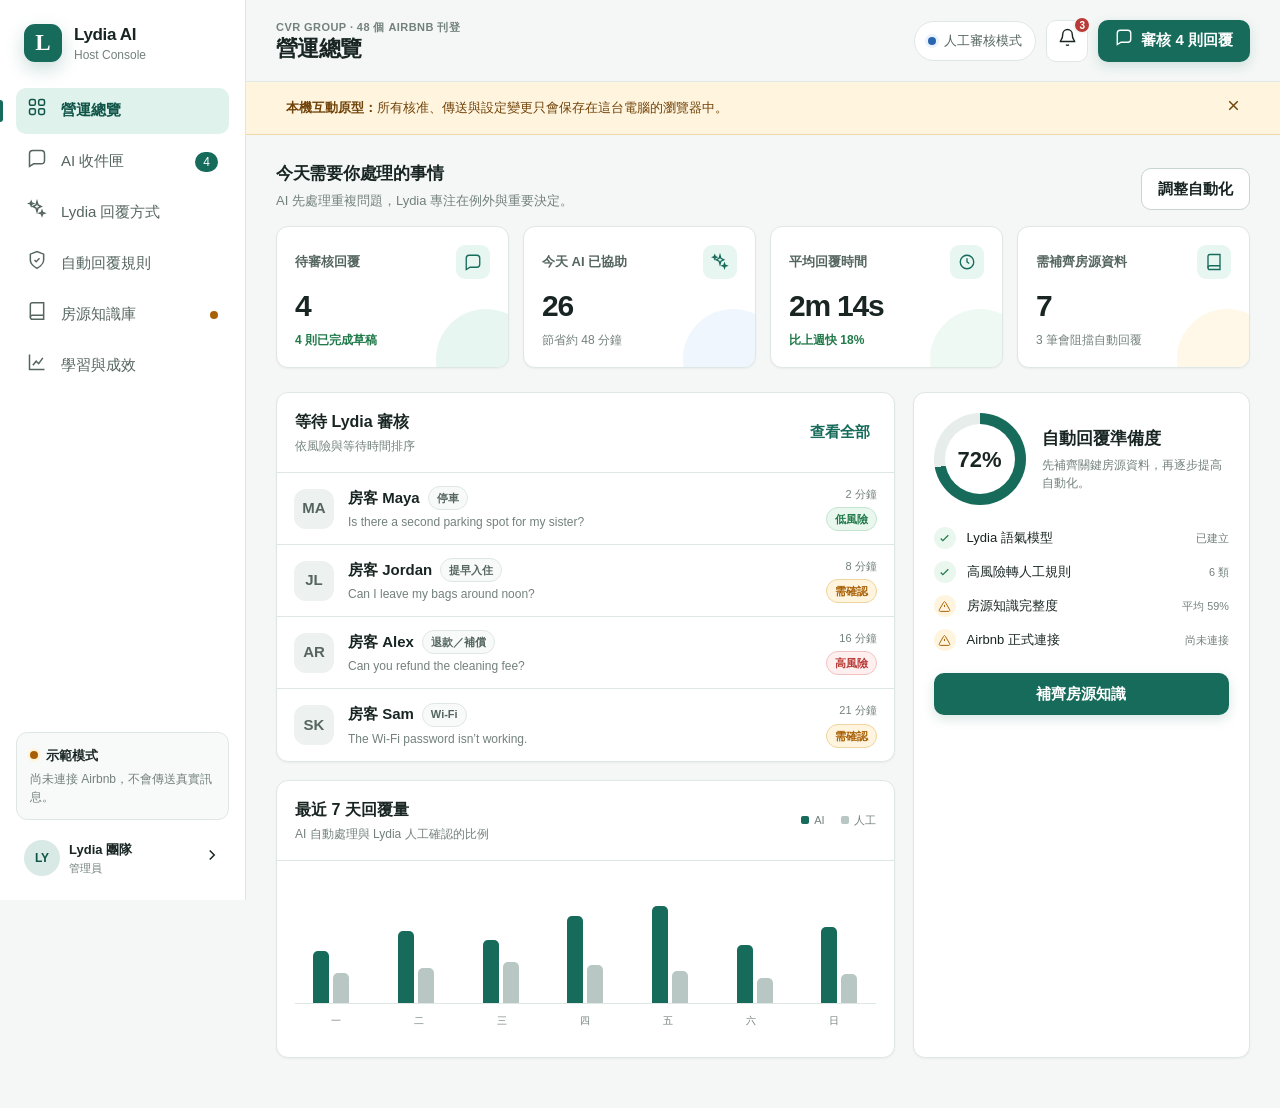
==== lydia-ai/index.html @ 362f7f79 "Add Lydia AI host console demo" ====
<!doctype html>
<html lang="zh-Hant">
  <head>
    <meta charset="UTF-8" />
    <meta name="viewport" content="width=device-width, initial-scale=1.0" />
    <meta name="robots" content="noindex,nofollow" />
    <meta
      name="description"
      content="Lydia AI Host Console — 以資深房東經驗為核心、可客製且可審核的房客訊息控制台。"
    />
    <title>Lydia AI Host Console</title>
    <link rel="stylesheet" href="styles.css" />
  </head>
  <body>
    <a class="skip-link" href="#main-content">跳至主要內容</a>

    <div class="app-shell">
      <aside class="sidebar" id="sidebar" aria-label="主要導覽">
        <div class="brand-block">
          <div class="brand-mark" aria-hidden="true">L</div>
          <div>
            <div class="brand-name">Lydia AI</div>
            <div class="brand-subtitle">Host Console</div>
          </div>
        </div>

        <nav class="side-nav" aria-label="控制台功能">
          <button class="nav-item is-active" type="button" data-view="overview">
            <span data-icon="grid"></span><span>營運總覽</span>
          </button>
          <button class="nav-item" type="button" data-view="inbox">
            <span data-icon="message"></span><span>AI 收件匣</span><span class="nav-badge">4</span>
          </button>
          <button class="nav-item" type="button" data-view="persona">
            <span data-icon="spark"></span><span>Lydia 回覆方式</span>
          </button>
          <button class="nav-item" type="button" data-view="rules">
            <span data-icon="shield"></span><span>自動回覆規則</span>
          </button>
          <button class="nav-item" type="button" data-view="knowledge">
            <span data-icon="book"></span><span>房源知識庫</span><span class="nav-dot" aria-label="有資料待確認"></span>
          </button>
          <button class="nav-item" type="button" data-view="insights">
            <span data-icon="chart"></span><span>學習與成效</span>
          </button>
        </nav>

        <div class="sidebar-bottom">
          <div class="connection-card">
            <div class="connection-head">
              <span class="status-dot is-demo"></span>
              <strong>示範模式</strong>
            </div>
            <p>尚未連接 Airbnb，不會傳送真實訊息。</p>
          </div>
          <button class="profile-button" type="button" data-action="profile">
            <span class="avatar">LY</span>
            <span><strong>Lydia 團隊</strong><small>管理員</small></span>
            <span data-icon="chevron"></span>
          </button>
        </div>
      </aside>

      <div class="main-column">
        <header class="topbar">
          <button class="icon-button menu-button" id="menu-button" type="button" aria-label="開啟選單" aria-expanded="false">
            <span data-icon="menu"></span>
          </button>
          <div class="page-title-wrap">
            <p class="eyebrow">CVR Group · 48 個 Airbnb 刊登</p>
            <h1 id="page-title">營運總覽</h1>
          </div>
          <div class="topbar-actions">
            <div class="mode-pill" title="目前為人工審核模式">
              <span class="status-dot is-review"></span>
              <span>人工審核模式</span>
            </div>
            <button class="icon-button" type="button" aria-label="通知">
              <span data-icon="bell"></span><span class="notification-count">3</span>
            </button>
            <button class="button button-primary" type="button" data-view-jump="inbox">
              <span data-icon="message"></span>審核 4 則回覆
            </button>
          </div>
        </header>

        <div class="demo-banner" role="status">
          <span data-icon="info"></span>
          <span><strong>本機互動原型：</strong>所有核准、傳送與設定變更只會保存在這台電腦的瀏覽器中。</span>
          <button type="button" data-action="dismiss-banner" aria-label="關閉提示"><span data-icon="close"></span></button>
        </div>

        <main id="main-content" tabindex="-1"></main>
      </div>
    </div>

    <div class="mobile-scrim" id="mobile-scrim" hidden></div>
    <div class="toast-region" id="toast-region" aria-live="polite" aria-atomic="true"></div>

    <script src="app.js" defer></script>
  </body>
</html>
---- lydia-ai/styles.css ----
:root {
  color-scheme: light;
  --bg: #f4f7f6;
  --surface: #ffffff;
  --surface-soft: #f8faf9;
  --surface-brand: #e8f6f2;
  --text: #182522;
  --text-soft: #556560;
  --text-muted: #73817d;
  --primary: #176b5b;
  --primary-strong: #0f5447;
  --primary-soft: #dff2ec;
  --blue: #2865b2;
  --blue-soft: #eaf2fd;
  --amber: #a85f05;
  --amber-soft: #fff5df;
  --red: #b83b37;
  --red-soft: #fff0ef;
  --green: #217a4a;
  --green-soft: #e9f7ef;
  --border: #dfe7e4;
  --border-strong: #c8d5d1;
  --shadow-sm: 0 1px 2px rgba(18, 43, 36, 0.05);
  --shadow-md: 0 12px 32px rgba(25, 58, 49, 0.09);
  --radius-sm: 8px;
  --radius-md: 12px;
  --radius-lg: 18px;
  --sidebar-width: 246px;
  --topbar-height: 82px;
  --ease: 180ms ease;
  font-family: Inter, ui-sans-serif, -apple-system, BlinkMacSystemFont, "Segoe UI", "Noto Sans TC", sans-serif;
}

* { box-sizing: border-box; }

[hidden] { display: none !important; }

html { scroll-behavior: smooth; }

body {
  margin: 0;
  min-width: 320px;
  background: var(--bg);
  color: var(--text);
  font-size: 15px;
  line-height: 1.5;
  -webkit-font-smoothing: antialiased;
}

button, input, textarea, select { font: inherit; }

button { color: inherit; }

button, [role="button"] { touch-action: manipulation; }

button:focus-visible, input:focus-visible, textarea:focus-visible, select:focus-visible, [tabindex]:focus-visible {
  outline: 3px solid rgba(23, 107, 91, 0.28);
  outline-offset: 2px;
}

.skip-link {
  position: fixed;
  top: 8px;
  left: 8px;
  z-index: 100;
  transform: translateY(-150%);
  padding: 10px 14px;
  border-radius: 8px;
  background: var(--text);
  color: white;
  text-decoration: none;
}

.skip-link:focus { transform: translateY(0); }

.app-shell { min-height: 100dvh; }

.sidebar {
  position: fixed;
  inset: 0 auto 0 0;
  z-index: 40;
  display: flex;
  width: var(--sidebar-width);
  flex-direction: column;
  border-right: 1px solid var(--border);
  background: var(--surface);
  padding: 22px 16px 16px;
}

.brand-block { display: flex; align-items: center; gap: 12px; padding: 0 8px 24px; }

.brand-mark {
  display: grid;
  width: 38px;
  height: 38px;
  place-items: center;
  border-radius: 11px;
  background: var(--primary);
  color: white;
  font-family: Georgia, serif;
  font-size: 23px;
  font-weight: 700;
  box-shadow: 0 7px 18px rgba(23, 107, 91, 0.22);
}

.brand-name { font-size: 17px; font-weight: 750; letter-spacing: -0.02em; }
.brand-subtitle { margin-top: -2px; color: var(--text-muted); font-size: 12px; }
.side-nav { display: grid; gap: 5px; }

.nav-item {
  position: relative;
  display: grid;
  min-height: 46px;
  grid-template-columns: 24px 1fr auto;
  align-items: center;
  gap: 10px;
  width: 100%;
  padding: 9px 11px;
  border: 0;
  border-radius: 10px;
  background: transparent;
  color: var(--text-soft);
  cursor: pointer;
  text-align: left;
  transition: background var(--ease), color var(--ease);
}

.nav-item:hover { background: var(--surface-soft); color: var(--text); }
.nav-item.is-active { background: var(--primary-soft); color: var(--primary-strong); font-weight: 650; }
.nav-item.is-active::before { content: ""; position: absolute; left: -16px; width: 3px; height: 22px; border-radius: 0 3px 3px 0; background: var(--primary); }
.nav-item svg { width: 20px; height: 20px; }
.nav-badge { min-width: 23px; padding: 1px 7px; border-radius: 999px; background: var(--primary); color: white; font-size: 12px; font-variant-numeric: tabular-nums; text-align: center; }
.nav-dot { width: 8px; height: 8px; border-radius: 50%; background: var(--amber); }
.sidebar-bottom { display: grid; gap: 12px; margin-top: auto; }
.connection-card { padding: 13px; border: 1px solid var(--border); border-radius: 11px; background: var(--surface-soft); }
.connection-card p { margin: 6px 0 0; color: var(--text-muted); font-size: 12px; line-height: 1.45; }
.connection-head { display: flex; align-items: center; gap: 8px; font-size: 13px; }
.status-dot { display: inline-block; width: 8px; height: 8px; flex: 0 0 auto; border-radius: 50%; }
.status-dot.is-demo { background: var(--amber); box-shadow: 0 0 0 3px var(--amber-soft); }
.status-dot.is-review { background: var(--blue); box-shadow: 0 0 0 3px var(--blue-soft); }
.status-dot.is-live { background: var(--green); box-shadow: 0 0 0 3px var(--green-soft); }
.profile-button { display: grid; min-height: 52px; grid-template-columns: 36px 1fr 18px; align-items: center; gap: 9px; width: 100%; padding: 8px; border: 0; border-radius: 10px; background: transparent; cursor: pointer; text-align: left; }
.profile-button:hover { background: var(--surface-soft); }
.profile-button strong, .profile-button small { display: block; }
.profile-button strong { font-size: 13px; }
.profile-button small { color: var(--text-muted); font-size: 11px; }
.avatar { display: grid; width: 36px; height: 36px; place-items: center; border-radius: 50%; background: #d9e9e5; color: var(--primary-strong); font-size: 12px; font-weight: 750; }
.main-column { min-height: 100dvh; margin-left: var(--sidebar-width); }

.topbar {
  position: sticky;
  top: 0;
  z-index: 30;
  display: flex;
  min-height: var(--topbar-height);
  align-items: center;
  gap: 20px;
  padding: 13px 30px;
  border-bottom: 1px solid rgba(223, 231, 228, 0.9);
  background: rgba(244, 247, 246, 0.94);
  backdrop-filter: blur(14px);
}

.page-title-wrap { min-width: 0; }
.eyebrow { margin: 0 0 1px; color: var(--text-muted); font-size: 11px; font-weight: 650; letter-spacing: 0.04em; text-transform: uppercase; }
h1 { margin: 0; font-size: 22px; letter-spacing: -0.025em; line-height: 1.2; }
.topbar-actions { display: flex; align-items: center; gap: 10px; margin-left: auto; }
.mode-pill { display: flex; min-height: 40px; align-items: center; gap: 8px; padding: 0 13px; border: 1px solid var(--border); border-radius: 999px; background: var(--surface); color: var(--text-soft); font-size: 13px; }
.icon-button { position: relative; display: inline-grid; width: 42px; height: 42px; place-items: center; padding: 0; border: 1px solid var(--border); border-radius: 10px; background: var(--surface); cursor: pointer; transition: border-color var(--ease), background var(--ease), transform var(--ease); }
.icon-button:hover { border-color: var(--border-strong); background: var(--surface-soft); }
.icon-button:active { transform: scale(0.97); }
.icon-button svg { width: 19px; height: 19px; }
.menu-button { display: none; }
.notification-count { position: absolute; top: -5px; right: -4px; display: grid; min-width: 18px; height: 18px; place-items: center; border: 2px solid var(--bg); border-radius: 999px; background: var(--red); color: white; font-size: 10px; font-weight: 700; }

.button {
  display: inline-flex;
  min-height: 42px;
  align-items: center;
  justify-content: center;
  gap: 8px;
  padding: 0 16px;
  border: 1px solid transparent;
  border-radius: 10px;
  cursor: pointer;
  font-weight: 650;
  white-space: nowrap;
  transition: background var(--ease), border-color var(--ease), transform var(--ease), box-shadow var(--ease);
}

.button:active { transform: scale(0.98); }
.button svg { width: 18px; height: 18px; }
.button-primary { background: var(--primary); color: white; box-shadow: 0 4px 12px rgba(23, 107, 91, 0.17); }
.button-primary:hover { background: var(--primary-strong); }
.button-secondary { border-color: var(--border-strong); background: var(--surface); color: var(--text); }
.button-secondary:hover { background: var(--surface-soft); }
.button-ghost { padding-inline: 10px; border-color: transparent; background: transparent; color: var(--text-soft); }
.button-ghost:hover { background: var(--surface-soft); color: var(--text); }
.button-danger { border-color: #efc7c5; background: var(--red-soft); color: var(--red); }
.button[disabled] { cursor: not-allowed; opacity: 0.48; transform: none; }
.demo-banner { display: flex; min-height: 44px; align-items: center; gap: 10px; padding: 9px 30px; border-bottom: 1px solid #f0d9a8; background: var(--amber-soft); color: #704208; font-size: 13px; }
.demo-banner > svg { width: 18px; flex: 0 0 auto; }
.demo-banner button { display: grid; width: 34px; height: 34px; place-items: center; margin-left: auto; border: 0; border-radius: 8px; background: transparent; cursor: pointer; }
.demo-banner button:hover { background: rgba(112, 66, 8, 0.08); }
.demo-banner button svg { width: 17px; }

main { max-width: 1600px; margin: 0 auto; padding: 26px 30px 50px; }
.view { animation: view-in 220ms ease-out; }
@keyframes view-in { from { opacity: 0; transform: translateY(4px); } to { opacity: 1; transform: translateY(0); } }
.section-heading { display: flex; align-items: flex-end; justify-content: space-between; gap: 20px; margin: 0 0 16px; }
.section-heading h2 { margin: 0; font-size: 17px; letter-spacing: -0.015em; }
.section-heading p { margin: 4px 0 0; color: var(--text-muted); font-size: 13px; }
.section-link { min-height: 40px; border: 0; background: transparent; color: var(--primary); cursor: pointer; font-weight: 650; }
.section-link:hover { text-decoration: underline; }
.panel { border: 1px solid var(--border); border-radius: var(--radius-md); background: var(--surface); box-shadow: var(--shadow-sm); }
.panel-header { display: flex; align-items: center; justify-content: space-between; gap: 16px; padding: 17px 18px; border-bottom: 1px solid var(--border); }
.panel-header h2, .panel-header h3 { margin: 0; font-size: 16px; }
.panel-header p { margin: 3px 0 0; color: var(--text-muted); font-size: 12px; }
.panel-body { padding: 18px; }

.metric-grid { display: grid; grid-template-columns: repeat(4, minmax(0, 1fr)); gap: 14px; margin-bottom: 24px; }
.metric-card { position: relative; min-height: 132px; overflow: hidden; padding: 18px; border: 1px solid var(--border); border-radius: var(--radius-md); background: var(--surface); box-shadow: var(--shadow-sm); }
.metric-card::after { content: ""; position: absolute; right: -28px; bottom: -42px; width: 100px; height: 100px; border-radius: 50%; background: var(--metric-glow, var(--primary-soft)); opacity: 0.7; }
.metric-top { display: flex; align-items: center; justify-content: space-between; gap: 12px; }
.metric-label { color: var(--text-soft); font-size: 13px; font-weight: 600; }
.metric-icon { display: grid; width: 34px; height: 34px; place-items: center; border-radius: 9px; background: var(--surface-brand); color: var(--primary); }
.metric-icon svg { width: 18px; }
.metric-value { margin-top: 12px; font-size: 30px; font-weight: 750; letter-spacing: -0.04em; font-variant-numeric: tabular-nums; line-height: 1; }
.metric-foot { position: relative; z-index: 1; margin-top: 10px; color: var(--text-muted); font-size: 12px; }
.metric-foot .positive { color: var(--green); font-weight: 700; }
.overview-grid { display: grid; grid-template-columns: minmax(0, 1.65fr) minmax(300px, 0.9fr); gap: 18px; }
.queue-list { display: grid; }
.queue-row { display: grid; grid-template-columns: 42px minmax(0, 1fr) auto; align-items: center; gap: 12px; min-height: 72px; padding: 12px 17px; border-bottom: 1px solid var(--border); cursor: pointer; transition: background var(--ease); }
.queue-row:last-child { border-bottom: 0; }
.queue-row:hover { background: var(--surface-soft); }
.queue-avatar { display: grid; width: 40px; height: 40px; place-items: center; border-radius: 12px; background: #edf1f0; color: var(--text-soft); font-weight: 750; }
.queue-main { min-width: 0; }
.queue-line { display: flex; align-items: center; gap: 8px; min-width: 0; }
.queue-line strong { overflow: hidden; text-overflow: ellipsis; white-space: nowrap; }
.queue-main p { overflow: hidden; margin: 3px 0 0; color: var(--text-muted); font-size: 12px; text-overflow: ellipsis; white-space: nowrap; }
.queue-meta { display: grid; justify-items: end; gap: 5px; }
.queue-meta time { color: var(--text-muted); font-size: 11px; }
.badge { display: inline-flex; min-height: 24px; align-items: center; gap: 5px; padding: 2px 8px; border: 1px solid transparent; border-radius: 999px; font-size: 11px; font-weight: 700; white-space: nowrap; }
.badge-low { border-color: #c4e6d1; background: var(--green-soft); color: var(--green); }
.badge-medium { border-color: #efd49d; background: var(--amber-soft); color: var(--amber); }
.badge-high { border-color: #efc3c1; background: var(--red-soft); color: var(--red); }
.badge-blue { border-color: #cbdcf4; background: var(--blue-soft); color: var(--blue); }
.badge-neutral { border-color: var(--border); background: var(--surface-soft); color: var(--text-soft); }
.autonomy-card { padding: 20px; }
.autonomy-score { display: flex; align-items: center; gap: 16px; }
.score-ring { --score: 72; display: grid; width: 92px; height: 92px; flex: 0 0 auto; place-items: center; border-radius: 50%; background: conic-gradient(var(--primary) calc(var(--score) * 1%), #e6edeb 0); }
.score-ring::before { content: ""; grid-area: 1 / 1; width: 70px; height: 70px; border-radius: 50%; background: var(--surface); }
.score-ring strong { z-index: 1; grid-area: 1 / 1; font-size: 22px; }
.score-copy h3 { margin: 0; font-size: 17px; }
.score-copy p { margin: 5px 0 0; color: var(--text-muted); font-size: 12px; }
.readiness-list { display: grid; gap: 12px; margin: 22px 0 0; padding: 0; list-style: none; }
.readiness-item { display: grid; grid-template-columns: 24px 1fr auto; align-items: center; gap: 9px; font-size: 13px; }
.check-icon, .warn-icon { display: grid; width: 22px; height: 22px; place-items: center; border-radius: 50%; }
.check-icon { background: var(--green-soft); color: var(--green); }
.warn-icon { background: var(--amber-soft); color: var(--amber); }
.check-icon svg, .warn-icon svg { width: 13px; }
.readiness-item small { color: var(--text-muted); }
.activity-chart { height: 196px; padding: 18px 18px 10px; }
.bars { display: flex; height: 125px; align-items: flex-end; gap: 12px; border-bottom: 1px solid var(--border); }
.bar-group { display: flex; height: 100%; flex: 1; align-items: flex-end; justify-content: center; gap: 4px; }
.bar { width: min(16px, 36%); min-height: 3px; border-radius: 5px 5px 0 0; background: var(--primary); }
.bar.is-review { background: #b8c7c3; }
.bar-labels { display: flex; justify-content: space-around; margin-top: 9px; color: var(--text-muted); font-size: 10px; }
.chart-legend { display: flex; gap: 16px; color: var(--text-muted); font-size: 11px; }
.legend-dot { display: inline-block; width: 8px; height: 8px; margin-right: 5px; border-radius: 2px; background: var(--primary); }
.legend-dot.gray { background: #b8c7c3; }

.inbox-layout { display: grid; min-height: calc(100dvh - 178px); grid-template-columns: 330px minmax(390px, 1fr) minmax(310px, 0.8fr); overflow: hidden; border: 1px solid var(--border); border-radius: var(--radius-lg); background: var(--surface); box-shadow: var(--shadow-sm); }
.conversation-list { border-right: 1px solid var(--border); }
.conversation-toolbar { padding: 15px; border-bottom: 1px solid var(--border); }
.search-box { position: relative; }
.search-box svg { position: absolute; top: 50%; left: 12px; width: 17px; transform: translateY(-50%); color: var(--text-muted); pointer-events: none; }
.search-box input { width: 100%; min-height: 42px; padding: 0 12px 0 38px; border: 1px solid var(--border); border-radius: 10px; background: var(--surface-soft); color: var(--text); }
.filter-row { display: flex; gap: 7px; margin-top: 10px; }
.filter-chip { min-height: 32px; padding: 0 10px; border: 1px solid var(--border); border-radius: 999px; background: var(--surface); color: var(--text-soft); cursor: pointer; font-size: 12px; }
.filter-chip.is-active { border-color: #a6ccc3; background: var(--primary-soft); color: var(--primary-strong); font-weight: 700; }
.conversation-item { display: grid; grid-template-columns: 40px 1fr; gap: 11px; width: 100%; padding: 15px; border: 0; border-bottom: 1px solid var(--border); background: var(--surface); cursor: pointer; text-align: left; transition: background var(--ease); }
.conversation-item:hover { background: var(--surface-soft); }
.conversation-item.is-active { background: #eff8f5; box-shadow: inset 3px 0 var(--primary); }
.conversation-item-top { display: flex; align-items: center; gap: 8px; }
.conversation-item-top strong { flex: 1; overflow: hidden; text-overflow: ellipsis; white-space: nowrap; }
.conversation-item time { color: var(--text-muted); font-size: 10px; }
.conversation-item p { display: -webkit-box; overflow: hidden; margin: 3px 0 8px; color: var(--text-muted); font-size: 12px; -webkit-box-orient: vertical; -webkit-line-clamp: 2; }
.conversation-labels { display: flex; flex-wrap: wrap; gap: 5px; }
.thread-pane { display: flex; min-width: 0; flex-direction: column; border-right: 1px solid var(--border); background: #fbfcfc; }
.thread-header { display: flex; min-height: 70px; align-items: center; gap: 12px; padding: 12px 18px; border-bottom: 1px solid var(--border); background: var(--surface); }
.thread-header-copy { min-width: 0; }
.thread-header-copy h2 { overflow: hidden; margin: 0; font-size: 15px; text-overflow: ellipsis; white-space: nowrap; }
.thread-header-copy p { overflow: hidden; margin: 2px 0 0; color: var(--text-muted); font-size: 11px; text-overflow: ellipsis; white-space: nowrap; }
.thread-actions { display: flex; gap: 6px; margin-left: auto; }
.thread-actions .icon-button { width: 38px; height: 38px; }
.messages { display: flex; flex: 1; flex-direction: column; gap: 15px; overflow-y: auto; padding: 22px; }
.day-separator { align-self: center; padding: 3px 9px; border-radius: 999px; background: #edf1f0; color: var(--text-muted); font-size: 10px; }
.message { max-width: 78%; }
.message.guest { align-self: flex-start; }
.message.host { align-self: flex-end; }
.message-bubble { padding: 11px 13px; border: 1px solid var(--border); border-radius: 6px 15px 15px 15px; background: var(--surface); box-shadow: var(--shadow-sm); }
.message.host .message-bubble { border-color: #cae3dc; border-radius: 15px 6px 15px 15px; background: var(--primary-soft); }
.message p { margin: 0; }
.message-meta { margin-top: 4px; color: var(--text-muted); font-size: 10px; }
.message.host .message-meta { text-align: right; }
.composer-mini { display: flex; gap: 8px; padding: 12px 14px; border-top: 1px solid var(--border); background: var(--surface); }
.composer-mini input { min-width: 0; flex: 1; min-height: 42px; padding: 0 12px; border: 1px solid var(--border); border-radius: 10px; background: var(--surface-soft); }
.ai-pane { display: flex; min-width: 0; flex-direction: column; background: var(--surface); }
.ai-pane-header { padding: 15px 17px; border-bottom: 1px solid var(--border); }
.ai-title-row { display: flex; align-items: center; justify-content: space-between; gap: 12px; }
.ai-title-row h2 { display: flex; align-items: center; gap: 8px; margin: 0; font-size: 15px; }
.ai-title-row h2 svg { width: 18px; color: var(--primary); }
.ai-scroll { overflow-y: auto; padding: 17px; }
.confidence-block { display: grid; gap: 8px; }
.confidence-row { display: flex; align-items: center; justify-content: space-between; font-size: 12px; }
.confidence-row strong { color: var(--green); }
.confidence-track { height: 7px; overflow: hidden; border-radius: 999px; background: #e8eeec; }
.confidence-fill { height: 100%; border-radius: inherit; background: var(--green); transition: width 300ms ease; }
.draft-label { display: flex; align-items: center; justify-content: space-between; margin: 20px 0 7px; font-size: 12px; font-weight: 700; }
.draft-editor { width: 100%; min-height: 130px; resize: vertical; padding: 12px; border: 1px solid var(--border-strong); border-radius: 10px; background: var(--surface-soft); color: var(--text); line-height: 1.55; }
.draft-actions { display: grid; grid-template-columns: 1fr auto; gap: 8px; margin-top: 10px; }
.evidence-card { margin-top: 18px; overflow: hidden; border: 1px solid var(--border); border-radius: 10px; }
.evidence-title { display: flex; align-items: center; justify-content: space-between; width: 100%; min-height: 43px; padding: 0 12px; border: 0; background: var(--surface-soft); cursor: pointer; font-size: 12px; font-weight: 700; text-align: left; }
.evidence-title svg { width: 16px; transition: transform var(--ease); }
.evidence-card.is-open .evidence-title svg { transform: rotate(180deg); }
.evidence-content { display: none; padding: 12px; border-top: 1px solid var(--border); }
.evidence-card.is-open .evidence-content { display: grid; gap: 11px; }
.evidence-item { display: grid; grid-template-columns: 24px 1fr; gap: 8px; }
.evidence-icon { display: grid; width: 23px; height: 23px; place-items: center; border-radius: 7px; background: var(--primary-soft); color: var(--primary); }
.evidence-icon svg { width: 13px; }
.evidence-item strong { display: block; font-size: 11px; }
.evidence-item p { margin: 2px 0 0; color: var(--text-muted); font-size: 11px; line-height: 1.45; }
.risk-note { display: flex; gap: 9px; margin-top: 14px; padding: 11px; border: 1px solid #efd49d; border-radius: 10px; background: var(--amber-soft); color: #704208; font-size: 11px; }
.risk-note svg { width: 17px; flex: 0 0 auto; }

.settings-layout { display: grid; grid-template-columns: minmax(0, 1.35fr) minmax(280px, 0.65fr); gap: 18px; }
.settings-stack { display: grid; align-content: start; gap: 18px; }
.form-section { padding: 20px; }
.form-section + .form-section { border-top: 1px solid var(--border); }
.form-section h3 { margin: 0 0 4px; font-size: 15px; }
.form-section > p { margin: 0 0 18px; color: var(--text-muted); font-size: 12px; }
.field { display: grid; gap: 7px; margin-bottom: 16px; }
.field:last-child { margin-bottom: 0; }
.field label, .field legend { font-size: 12px; font-weight: 700; }
.field small { color: var(--text-muted); font-size: 11px; }
.field input[type="text"], .field textarea, .field select { width: 100%; min-height: 44px; padding: 9px 11px; border: 1px solid var(--border-strong); border-radius: 9px; background: var(--surface); color: var(--text); }
.field textarea { min-height: 118px; resize: vertical; }
.segmented { display: grid; grid-template-columns: repeat(3, 1fr); gap: 6px; padding: 4px; border: 1px solid var(--border); border-radius: 10px; background: var(--surface-soft); }
.segment { min-height: 38px; padding: 0 8px; border: 0; border-radius: 7px; background: transparent; color: var(--text-soft); cursor: pointer; font-size: 12px; }
.segment.is-active { background: var(--surface); color: var(--primary-strong); font-weight: 700; box-shadow: var(--shadow-sm); }
.range-row { display: grid; grid-template-columns: 1fr 50px; align-items: center; gap: 12px; }
input[type="range"] { width: 100%; accent-color: var(--primary); }
.range-value { padding: 5px 7px; border: 1px solid var(--border); border-radius: 7px; background: var(--surface-soft); font-size: 12px; font-weight: 700; text-align: center; }
.preview-chat { display: grid; gap: 12px; padding: 18px; }
.preview-chat .message { max-width: 92%; }
.preview-meta { display: flex; align-items: center; justify-content: space-between; padding: 13px 18px; border-top: 1px solid var(--border); color: var(--text-muted); font-size: 11px; }
.sticky-panel { position: sticky; top: 108px; align-self: start; }
.save-bar { display: flex; align-items: center; justify-content: space-between; gap: 12px; margin-top: 18px; padding: 14px 16px; border: 1px solid var(--border); border-radius: 12px; background: var(--surface); box-shadow: var(--shadow-md); }
.save-bar p { margin: 0; color: var(--text-muted); font-size: 12px; }

.rule-list { display: grid; }
.rule-row { display: grid; grid-template-columns: 1fr auto; align-items: center; gap: 20px; padding: 16px 18px; border-bottom: 1px solid var(--border); }
.rule-row:last-child { border-bottom: 0; }
.rule-copy { display: grid; grid-template-columns: 38px 1fr; gap: 11px; align-items: center; }
.rule-icon { display: grid; width: 38px; height: 38px; place-items: center; border-radius: 10px; background: var(--surface-brand); color: var(--primary); }
.rule-icon svg { width: 18px; }
.rule-copy h3 { margin: 0; font-size: 13px; }
.rule-copy p { margin: 3px 0 0; color: var(--text-muted); font-size: 11px; }
.rule-controls { display: flex; align-items: center; gap: 12px; }
.switch { position: relative; display: inline-flex; width: 46px; height: 27px; align-items: center; padding: 3px; border: 0; border-radius: 999px; background: #ced8d5; cursor: pointer; transition: background var(--ease); }
.switch::after { content: ""; width: 21px; height: 21px; border-radius: 50%; background: white; box-shadow: 0 1px 3px rgba(0,0,0,.18); transition: transform var(--ease); }
.switch[aria-checked="true"] { background: var(--primary); }
.switch[aria-checked="true"]::after { transform: translateX(19px); }
.policy-grid { display: grid; grid-template-columns: repeat(3, 1fr); gap: 12px; }
.policy-card { padding: 15px; border: 1px solid var(--border); border-radius: 11px; background: var(--surface-soft); }
.policy-card strong { display: block; font-size: 13px; }
.policy-card p { margin: 5px 0 12px; color: var(--text-muted); font-size: 11px; }
.policy-card select { width: 100%; min-height: 40px; padding: 0 9px; border: 1px solid var(--border); border-radius: 8px; background: var(--surface); }

.knowledge-toolbar { display: flex; flex-wrap: wrap; gap: 10px; margin-bottom: 16px; }
.knowledge-toolbar .search-box { min-width: 230px; flex: 1; }
.knowledge-grid { display: grid; grid-template-columns: repeat(3, minmax(0, 1fr)); gap: 15px; }
.property-card { display: flex; min-height: 245px; flex-direction: column; overflow: hidden; border: 1px solid var(--border); border-radius: 13px; background: var(--surface); box-shadow: var(--shadow-sm); }
.property-card-top { display: flex; align-items: flex-start; justify-content: space-between; gap: 10px; padding: 16px; }
.property-card h3 { margin: 0; font-size: 14px; line-height: 1.35; }
.property-card .property-code { margin: 4px 0 0; color: var(--text-muted); font-size: 11px; }
.completeness { display: grid; width: 46px; height: 46px; flex: 0 0 auto; place-items: center; border-radius: 50%; background: conic-gradient(var(--primary) var(--complete), #e6edeb 0); }
.completeness::before { content: ""; grid-area: 1 / 1; width: 35px; height: 35px; border-radius: 50%; background: white; }
.completeness span { z-index: 1; grid-area: 1 / 1; font-size: 10px; font-weight: 750; }
.knowledge-items { display: grid; gap: 8px; padding: 0 16px 16px; }
.knowledge-line { display: flex; align-items: center; justify-content: space-between; gap: 12px; color: var(--text-soft); font-size: 12px; }
.knowledge-line span:first-child { display: flex; align-items: center; gap: 7px; }
.knowledge-line svg { width: 15px; color: var(--text-muted); }
.knowledge-line strong { font-size: 11px; }
.property-card-actions { display: flex; gap: 8px; margin-top: auto; padding: 13px 16px; border-top: 1px solid var(--border); background: var(--surface-soft); }
.property-card-actions .button { min-height: 38px; flex: 1; font-size: 12px; }

.insights-grid { display: grid; grid-template-columns: repeat(2, minmax(0, 1fr)); gap: 18px; }
.insight-summary { display: grid; grid-template-columns: repeat(3, 1fr); gap: 12px; padding: 18px; }
.insight-number { padding: 14px; border: 1px solid var(--border); border-radius: 10px; background: var(--surface-soft); }
.insight-number strong { display: block; font-size: 22px; letter-spacing: -0.03em; }
.insight-number span { color: var(--text-muted); font-size: 11px; }
.topic-list { display: grid; gap: 13px; padding: 18px; }
.topic-row { display: grid; grid-template-columns: 100px 1fr 38px; align-items: center; gap: 10px; font-size: 11px; }
.topic-track { height: 8px; overflow: hidden; border-radius: 999px; background: #e9efed; }
.topic-fill { height: 100%; border-radius: inherit; background: var(--primary); }
.topic-row strong { text-align: right; font-variant-numeric: tabular-nums; }
.learning-card { padding: 18px; }
.learning-item { display: grid; grid-template-columns: 34px 1fr auto; align-items: start; gap: 11px; padding: 12px 0; border-bottom: 1px solid var(--border); }
.learning-item:last-child { border-bottom: 0; }
.learning-item h3 { margin: 0; font-size: 12px; }
.learning-item p { margin: 3px 0 0; color: var(--text-muted); font-size: 11px; }
.learning-icon { display: grid; width: 32px; height: 32px; place-items: center; border-radius: 9px; background: var(--blue-soft); color: var(--blue); }
.learning-icon svg { width: 16px; }

.empty-state { display: grid; place-items: center; min-height: 220px; padding: 30px; text-align: center; }
.empty-state svg { width: 32px; color: var(--text-muted); }
.empty-state h3 { margin: 10px 0 4px; }
.empty-state p { max-width: 420px; margin: 0; color: var(--text-muted); font-size: 12px; }
.toast-region { position: fixed; right: 24px; bottom: 24px; z-index: 80; display: grid; gap: 9px; width: min(360px, calc(100vw - 32px)); }
.toast { display: grid; grid-template-columns: 22px 1fr auto; align-items: start; gap: 9px; padding: 13px 14px; border: 1px solid var(--border); border-radius: 11px; background: var(--surface); box-shadow: var(--shadow-md); animation: toast-in 220ms ease-out; }
.toast svg { width: 18px; color: var(--green); }
.toast strong { display: block; font-size: 13px; }
.toast p { margin: 2px 0 0; color: var(--text-muted); font-size: 11px; }
.toast button { border: 0; background: transparent; cursor: pointer; color: var(--text-muted); }
@keyframes toast-in { from { opacity: 0; transform: translateY(8px); } }
.mobile-scrim { position: fixed; inset: 0; z-index: 35; background: rgba(16, 29, 25, 0.48); }

@media (max-width: 1180px) {
  .metric-grid { grid-template-columns: repeat(2, minmax(0, 1fr)); }
  .inbox-layout { grid-template-columns: 290px minmax(390px, 1fr); }
  .ai-pane { grid-column: 1 / -1; border-top: 1px solid var(--border); }
  .ai-scroll { display: grid; grid-template-columns: 1fr 1fr; gap: 18px; }
  .ai-scroll > .risk-note { align-self: start; margin-top: 0; }
  .knowledge-grid { grid-template-columns: repeat(2, minmax(0, 1fr)); }
}

@media (max-width: 860px) {
  :root { --sidebar-width: 260px; }
  .sidebar { transform: translateX(-100%); box-shadow: var(--shadow-md); transition: transform 220ms ease; }
  .sidebar.is-open { transform: translateX(0); }
  .main-column { margin-left: 0; }
  .menu-button { display: inline-grid; }
  .topbar { padding-inline: 18px; }
  .demo-banner { padding-inline: 18px; }
  main { padding: 22px 18px 42px; }
  .mode-pill { display: none; }
  .overview-grid, .settings-layout { grid-template-columns: 1fr; }
  .sticky-panel { position: static; }
  .inbox-layout { grid-template-columns: 285px 1fr; }
  .insights-grid { grid-template-columns: 1fr; }
}

@media (max-width: 640px) {
  body { font-size: 14px; }
  .topbar { min-height: 70px; gap: 10px; padding: 10px 12px; }
  .eyebrow { display: none; }
  h1 { font-size: 18px; }
  .topbar-actions > .icon-button { display: none; }
  .topbar-actions .button { min-height: 40px; padding: 0 11px; font-size: 12px; }
  .topbar-actions .button svg { display: none; }
  .demo-banner { align-items: flex-start; padding: 9px 12px; font-size: 11px; }
  main { padding: 16px 12px 34px; }
  .metric-grid { grid-template-columns: 1fr 1fr; gap: 10px; }
  .metric-card { min-height: 120px; padding: 14px; }
  .metric-value { font-size: 25px; }
  .overview-grid { gap: 12px; }
  .queue-row { grid-template-columns: 38px minmax(0, 1fr); }
  .queue-meta { grid-column: 2; grid-row: 2; display: flex; justify-items: start; }
  .inbox-layout { display: block; min-height: auto; overflow: visible; }
  .conversation-list { border-right: 0; }
  .conversation-item:not(.is-active) { display: none; }
  .thread-pane { min-height: 520px; border-top: 1px solid var(--border); border-right: 0; }
  .ai-pane { border-top: 1px solid var(--border); }
  .ai-scroll { display: block; }
  .ai-scroll > .risk-note { margin-top: 14px; }
  .messages { min-height: 330px; padding: 16px; }
  .message { max-width: 90%; }
  .settings-layout { gap: 12px; }
  .segmented { grid-template-columns: 1fr; }
  .policy-grid { grid-template-columns: 1fr; }
  .rule-row { align-items: start; }
  .rule-controls { flex-direction: column; align-items: flex-end; }
  .knowledge-grid { grid-template-columns: 1fr; }
  .insight-summary { grid-template-columns: 1fr; }
  .save-bar { position: sticky; bottom: 8px; z-index: 20; }
  .section-heading { align-items: flex-start; }
  .section-heading .button { padding: 0 11px; }
}

@media (prefers-reduced-motion: reduce) {
  *, *::before, *::after { scroll-behavior: auto !important; animation-duration: 0.01ms !important; animation-iteration-count: 1 !important; transition-duration: 0.01ms !important; }
}
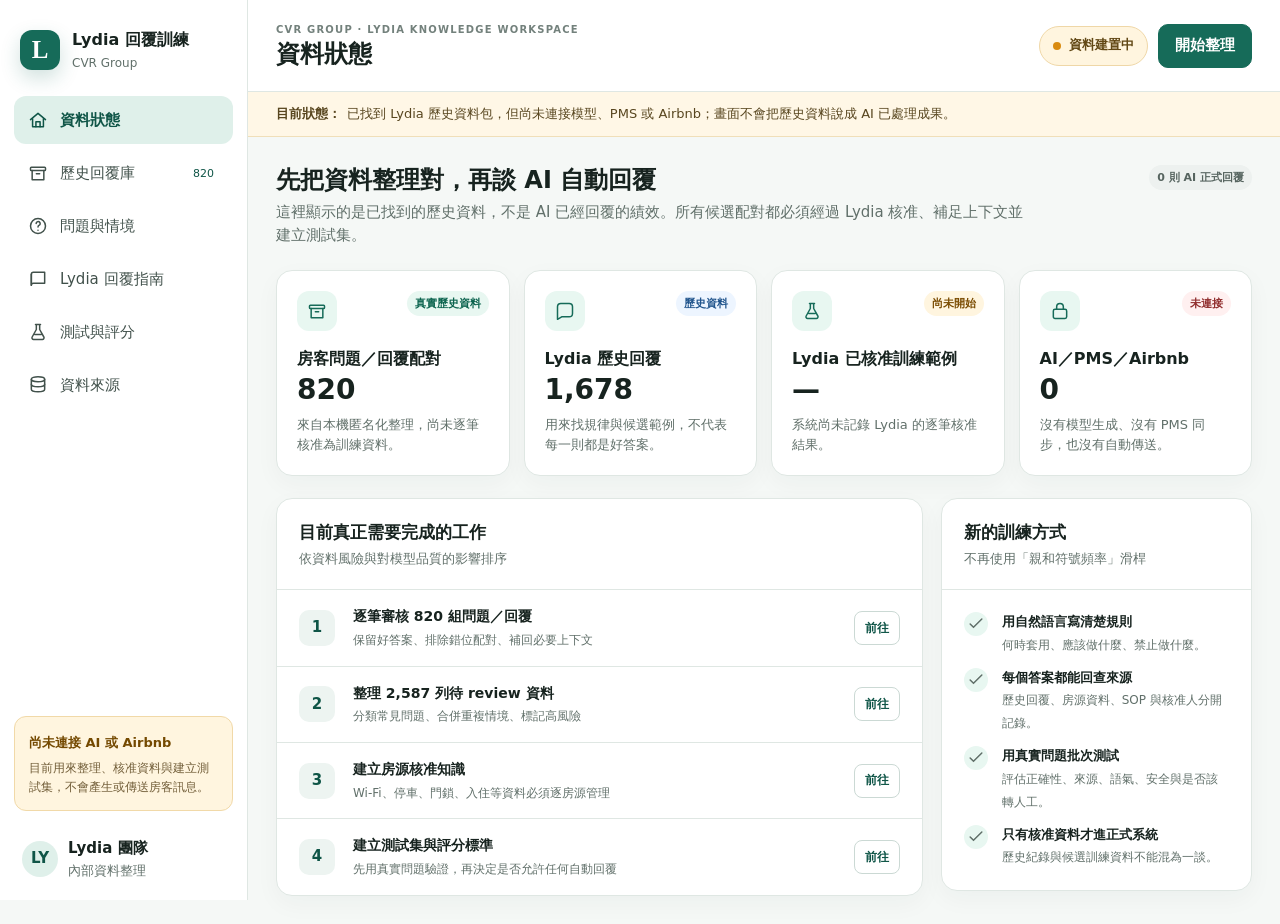
==== commit 9d9cbb8c: "Replace Lydia demo metrics with training workspace" ====
--- a/lydia-ai/index.html
+++ b/lydia-ai/index.html
@@ -1,103 +1,69 @@
 <!doctype html>
 <html lang="zh-Hant">
-  <head>
-    <meta charset="UTF-8" />
-    <meta name="viewport" content="width=device-width, initial-scale=1.0" />
-    <meta name="robots" content="noindex,nofollow" />
-    <meta
-      name="description"
-      content="Lydia AI Host Console — 以資深房東經驗為核心、可客製且可審核的房客訊息控制台。"
-    />
-    <title>Lydia AI Host Console</title>
-    <link rel="stylesheet" href="styles.css" />
-  </head>
-  <body>
-    <a class="skip-link" href="#main-content">跳至主要內容</a>
-
-    <div class="app-shell">
-      <aside class="sidebar" id="sidebar" aria-label="主要導覽">
-        <div class="brand-block">
-          <div class="brand-mark" aria-hidden="true">L</div>
-          <div>
-            <div class="brand-name">Lydia AI</div>
-            <div class="brand-subtitle">Host Console</div>
-          </div>
-        </div>
-
-        <nav class="side-nav" aria-label="控制台功能">
-          <button class="nav-item is-active" type="button" data-view="overview">
-            <span data-icon="grid"></span><span>營運總覽</span>
-          </button>
-          <button class="nav-item" type="button" data-view="inbox">
-            <span data-icon="message"></span><span>AI 收件匣</span><span class="nav-badge">4</span>
-          </button>
-          <button class="nav-item" type="button" data-view="persona">
-            <span data-icon="spark"></span><span>Lydia 回覆方式</span>
-          </button>
-          <button class="nav-item" type="button" data-view="rules">
-            <span data-icon="shield"></span><span>自動回覆規則</span>
-          </button>
-          <button class="nav-item" type="button" data-view="knowledge">
-            <span data-icon="book"></span><span>房源知識庫</span><span class="nav-dot" aria-label="有資料待確認"></span>
-          </button>
-          <button class="nav-item" type="button" data-view="insights">
-            <span data-icon="chart"></span><span>學習與成效</span>
-          </button>
-        </nav>
-
-        <div class="sidebar-bottom">
-          <div class="connection-card">
-            <div class="connection-head">
-              <span class="status-dot is-demo"></span>
-              <strong>示範模式</strong>
-            </div>
-            <p>尚未連接 Airbnb，不會傳送真實訊息。</p>
-          </div>
-          <button class="profile-button" type="button" data-action="profile">
-            <span class="avatar">LY</span>
-            <span><strong>Lydia 團隊</strong><small>管理員</small></span>
-            <span data-icon="chevron"></span>
-          </button>
-        </div>
-      </aside>
-
-      <div class="main-column">
-        <header class="topbar">
-          <button class="icon-button menu-button" id="menu-button" type="button" aria-label="開啟選單" aria-expanded="false">
-            <span data-icon="menu"></span>
-          </button>
-          <div class="page-title-wrap">
-            <p class="eyebrow">CVR Group · 48 個 Airbnb 刊登</p>
-            <h1 id="page-title">營運總覽</h1>
-          </div>
-          <div class="topbar-actions">
-            <div class="mode-pill" title="目前為人工審核模式">
-              <span class="status-dot is-review"></span>
-              <span>人工審核模式</span>
-            </div>
-            <button class="icon-button" type="button" aria-label="通知">
-              <span data-icon="bell"></span><span class="notification-count">3</span>
-            </button>
-            <button class="button button-primary" type="button" data-view-jump="inbox">
-              <span data-icon="message"></span>審核 4 則回覆
-            </button>
-          </div>
-        </header>
-
-        <div class="demo-banner" role="status">
-          <span data-icon="info"></span>
-          <span><strong>本機互動原型：</strong>所有核准、傳送與設定變更只會保存在這台電腦的瀏覽器中。</span>
-          <button type="button" data-action="dismiss-banner" aria-label="關閉提示"><span data-icon="close"></span></button>
-        </div>
-
-        <main id="main-content" tabindex="-1"></main>
+<head>
+  <meta charset="utf-8">
+  <meta name="viewport" content="width=device-width, initial-scale=1">
+  <meta name="robots" content="noindex,nofollow">
+  <meta name="description" content="Lydia 房客回覆資料整理、指南編輯與測試工作台。">
+  <title>Lydia 回覆訓練工作台</title>
+  <link rel="stylesheet" href="styles.css">
+</head>
+<body>
+  <a class="skip-link" href="#main-content">跳至主要內容</a>
+  <div class="app-shell">
+    <aside class="sidebar" id="sidebar" aria-label="主要導覽">
+      <div class="brand">
+        <div class="brand-mark" aria-hidden="true">L</div>
+        <div><strong>Lydia 回覆訓練</strong><span>CVR Group</span></div>
       </div>
-    </div>
+      <nav class="nav-list" aria-label="訓練工作台功能">
+        <button class="nav-item is-active" type="button" data-view="status"><span class="nav-icon" data-icon="home"></span><span>資料狀態</span></button>
+        <button class="nav-item" type="button" data-view="records"><span class="nav-icon" data-icon="archive"></span><span>歷史回覆庫</span><span class="nav-count">820</span></button>
+        <button class="nav-item" type="button" data-view="questions"><span class="nav-icon" data-icon="help"></span><span>問題與情境</span></button>
+        <button class="nav-item" type="button" data-view="guidance"><span class="nav-icon" data-icon="guide"></span><span>Lydia 回覆指南</span></button>
+        <button class="nav-item" type="button" data-view="tests"><span class="nav-icon" data-icon="flask"></span><span>測試與評分</span></button>
+        <button class="nav-item" type="button" data-view="sources"><span class="nav-icon" data-icon="database"></span><span>資料來源</span></button>
+      </nav>
+      <div class="sidebar-note">
+        <strong>尚未連接 AI 或 Airbnb</strong>
+        <p>目前用來整理、核准資料與建立測試集，不會產生或傳送房客訊息。</p>
+      </div>
+      <div class="sidebar-footer"><span class="avatar">LY</span><div><strong>Lydia 團隊</strong><small>內部資料整理</small></div></div>
+    </aside>
 
     <div class="mobile-scrim" id="mobile-scrim" hidden></div>
-    <div class="toast-region" id="toast-region" aria-live="polite" aria-atomic="true"></div>
+    <section class="workspace">
+      <header class="topbar">
+        <button class="icon-button menu-button" id="menu-button" type="button" aria-label="開啟選單" aria-expanded="false"><span data-icon="menu"></span></button>
+        <div><p class="eyebrow">CVR GROUP · LYDIA KNOWLEDGE WORKSPACE</p><h1 id="page-title">資料狀態</h1></div>
+        <div class="topbar-actions">
+          <span class="truth-pill"><span class="status-dot"></span>資料建置中</span>
+          <button class="button button-primary" type="button" data-view-jump="records">開始整理</button>
+        </div>
+      </header>
+      <div class="truth-banner" role="status">
+        <strong>目前狀態：</strong>
+        <span>已找到 Lydia 歷史資料包，但尚未連接模型、PMS 或 Airbnb；畫面不會把歷史資料說成 AI 已處理成果。</span>
+      </div>
+      <main id="main-content" tabindex="-1"></main>
+    </section>
+  </div>
 
-    <script src="app.js" defer></script>
-  </body>
+  <div class="modal" id="editor-modal" hidden aria-hidden="true">
+    <div class="modal-scrim" data-close-modal></div>
+    <section class="modal-card" role="dialog" aria-modal="true" aria-labelledby="modal-title">
+      <header class="modal-header"><div><p class="eyebrow">新增訓練規則</p><h2 id="modal-title">建立 Lydia 指南</h2></div><button class="icon-button" type="button" data-close-modal aria-label="關閉"><span data-icon="close"></span></button></header>
+      <form id="guidance-form" class="modal-form">
+        <label>何時套用<input name="condition" required placeholder="例如：房客詢問提早入住"></label>
+        <label>應該怎麼做<textarea name="do" required placeholder="例如：先查清潔進度，再告知房客確認時間"></textarea></label>
+        <label>禁止事項<textarea name="dont" required placeholder="例如：未確認前不可承諾入住時間"></textarea></label>
+        <label>資料來源<input name="source" required placeholder="例如：Lydia 人工核准／歷史回覆 #123"></label>
+        <div class="modal-actions"><button class="button button-secondary" type="button" data-close-modal>取消</button><button class="button button-primary" type="submit">儲存為待核准指南</button></div>
+      </form>
+    </section>
+  </div>
+
+  <div class="toast-region" id="toast-region" aria-live="polite"></div>
+  <script src="app.js"></script>
+</body>
 </html>
-
--- a/lydia-ai/styles.css
+++ b/lydia-ai/styles.css
@@ -1,495 +1,224 @@
 :root {
-  color-scheme: light;
-  --bg: #f4f7f6;
+  --ink: #17231f;
+  --muted: #61706a;
+  --line: #dfe7e3;
+  --canvas: #f5f8f6;
   --surface: #ffffff;
-  --surface-soft: #f8faf9;
-  --surface-brand: #e8f6f2;
-  --text: #182522;
-  --text-soft: #556560;
-  --text-muted: #73817d;
-  --primary: #176b5b;
-  --primary-strong: #0f5447;
-  --primary-soft: #dff2ec;
-  --blue: #2865b2;
-  --blue-soft: #eaf2fd;
-  --amber: #a85f05;
+  --soft: #edf4f1;
+  --brand: #166b59;
+  --brand-dark: #0f5547;
+  --blue: #235fa4;
+  --blue-soft: #edf5ff;
+  --amber: #9a5c00;
   --amber-soft: #fff5df;
-  --red: #b83b37;
-  --red-soft: #fff0ef;
-  --green: #217a4a;
-  --green-soft: #e9f7ef;
-  --border: #dfe7e4;
-  --border-strong: #c8d5d1;
-  --shadow-sm: 0 1px 2px rgba(18, 43, 36, 0.05);
-  --shadow-md: 0 12px 32px rgba(25, 58, 49, 0.09);
-  --radius-sm: 8px;
-  --radius-md: 12px;
-  --radius-lg: 18px;
-  --sidebar-width: 246px;
-  --topbar-height: 82px;
-  --ease: 180ms ease;
-  font-family: Inter, ui-sans-serif, -apple-system, BlinkMacSystemFont, "Segoe UI", "Noto Sans TC", sans-serif;
+  --red: #ad3434;
+  --red-soft: #fff0f0;
+  --green-soft: #e8f7f1;
+  --shadow: 0 12px 32px rgb(20 49 40 / 8%);
+  --radius: 16px;
 }
 
 * { box-sizing: border-box; }
-
+html { color-scheme: light; scroll-behavior: smooth; }
+body { margin: 0; color: var(--ink); background: var(--canvas); font-family: Inter, ui-sans-serif, system-ui, -apple-system, BlinkMacSystemFont, "Segoe UI", "Noto Sans TC", sans-serif; font-size: 15px; line-height: 1.55; }
+button, input, select, textarea { font: inherit; }
+button { cursor: pointer; }
+button:focus-visible, input:focus-visible, select:focus-visible, textarea:focus-visible, a:focus-visible { outline: 3px solid #75aeea; outline-offset: 2px; }
 [hidden] { display: none !important; }
 
-html { scroll-behavior: smooth; }
-
-body {
-  margin: 0;
-  min-width: 320px;
-  background: var(--bg);
-  color: var(--text);
-  font-size: 15px;
-  line-height: 1.5;
-  -webkit-font-smoothing: antialiased;
-}
-
-button, input, textarea, select { font: inherit; }
-
-button { color: inherit; }
-
-button, [role="button"] { touch-action: manipulation; }
-
-button:focus-visible, input:focus-visible, textarea:focus-visible, select:focus-visible, [tabindex]:focus-visible {
-  outline: 3px solid rgba(23, 107, 91, 0.28);
-  outline-offset: 2px;
-}
-
-.skip-link {
-  position: fixed;
-  top: 8px;
-  left: 8px;
-  z-index: 100;
-  transform: translateY(-150%);
-  padding: 10px 14px;
-  border-radius: 8px;
-  background: var(--text);
-  color: white;
-  text-decoration: none;
-}
-
-.skip-link:focus { transform: translateY(0); }
-
-.app-shell { min-height: 100dvh; }
-
-.sidebar {
-  position: fixed;
-  inset: 0 auto 0 0;
-  z-index: 40;
-  display: flex;
-  width: var(--sidebar-width);
-  flex-direction: column;
-  border-right: 1px solid var(--border);
-  background: var(--surface);
-  padding: 22px 16px 16px;
-}
-
-.brand-block { display: flex; align-items: center; gap: 12px; padding: 0 8px 24px; }
-
-.brand-mark {
-  display: grid;
-  width: 38px;
-  height: 38px;
-  place-items: center;
-  border-radius: 11px;
-  background: var(--primary);
-  color: white;
-  font-family: Georgia, serif;
-  font-size: 23px;
-  font-weight: 700;
-  box-shadow: 0 7px 18px rgba(23, 107, 91, 0.22);
-}
-
-.brand-name { font-size: 17px; font-weight: 750; letter-spacing: -0.02em; }
-.brand-subtitle { margin-top: -2px; color: var(--text-muted); font-size: 12px; }
-.side-nav { display: grid; gap: 5px; }
-
-.nav-item {
-  position: relative;
-  display: grid;
-  min-height: 46px;
-  grid-template-columns: 24px 1fr auto;
-  align-items: center;
-  gap: 10px;
-  width: 100%;
-  padding: 9px 11px;
-  border: 0;
-  border-radius: 10px;
-  background: transparent;
-  color: var(--text-soft);
-  cursor: pointer;
-  text-align: left;
-  transition: background var(--ease), color var(--ease);
-}
-
-.nav-item:hover { background: var(--surface-soft); color: var(--text); }
-.nav-item.is-active { background: var(--primary-soft); color: var(--primary-strong); font-weight: 650; }
-.nav-item.is-active::before { content: ""; position: absolute; left: -16px; width: 3px; height: 22px; border-radius: 0 3px 3px 0; background: var(--primary); }
-.nav-item svg { width: 20px; height: 20px; }
-.nav-badge { min-width: 23px; padding: 1px 7px; border-radius: 999px; background: var(--primary); color: white; font-size: 12px; font-variant-numeric: tabular-nums; text-align: center; }
-.nav-dot { width: 8px; height: 8px; border-radius: 50%; background: var(--amber); }
-.sidebar-bottom { display: grid; gap: 12px; margin-top: auto; }
-.connection-card { padding: 13px; border: 1px solid var(--border); border-radius: 11px; background: var(--surface-soft); }
-.connection-card p { margin: 6px 0 0; color: var(--text-muted); font-size: 12px; line-height: 1.45; }
-.connection-head { display: flex; align-items: center; gap: 8px; font-size: 13px; }
-.status-dot { display: inline-block; width: 8px; height: 8px; flex: 0 0 auto; border-radius: 50%; }
-.status-dot.is-demo { background: var(--amber); box-shadow: 0 0 0 3px var(--amber-soft); }
-.status-dot.is-review { background: var(--blue); box-shadow: 0 0 0 3px var(--blue-soft); }
-.status-dot.is-live { background: var(--green); box-shadow: 0 0 0 3px var(--green-soft); }
-.profile-button { display: grid; min-height: 52px; grid-template-columns: 36px 1fr 18px; align-items: center; gap: 9px; width: 100%; padding: 8px; border: 0; border-radius: 10px; background: transparent; cursor: pointer; text-align: left; }
-.profile-button:hover { background: var(--surface-soft); }
-.profile-button strong, .profile-button small { display: block; }
-.profile-button strong { font-size: 13px; }
-.profile-button small { color: var(--text-muted); font-size: 11px; }
-.avatar { display: grid; width: 36px; height: 36px; place-items: center; border-radius: 50%; background: #d9e9e5; color: var(--primary-strong); font-size: 12px; font-weight: 750; }
-.main-column { min-height: 100dvh; margin-left: var(--sidebar-width); }
-
-.topbar {
-  position: sticky;
-  top: 0;
-  z-index: 30;
-  display: flex;
-  min-height: var(--topbar-height);
-  align-items: center;
-  gap: 20px;
-  padding: 13px 30px;
-  border-bottom: 1px solid rgba(223, 231, 228, 0.9);
-  background: rgba(244, 247, 246, 0.94);
-  backdrop-filter: blur(14px);
-}
-
-.page-title-wrap { min-width: 0; }
-.eyebrow { margin: 0 0 1px; color: var(--text-muted); font-size: 11px; font-weight: 650; letter-spacing: 0.04em; text-transform: uppercase; }
-h1 { margin: 0; font-size: 22px; letter-spacing: -0.025em; line-height: 1.2; }
-.topbar-actions { display: flex; align-items: center; gap: 10px; margin-left: auto; }
-.mode-pill { display: flex; min-height: 40px; align-items: center; gap: 8px; padding: 0 13px; border: 1px solid var(--border); border-radius: 999px; background: var(--surface); color: var(--text-soft); font-size: 13px; }
-.icon-button { position: relative; display: inline-grid; width: 42px; height: 42px; place-items: center; padding: 0; border: 1px solid var(--border); border-radius: 10px; background: var(--surface); cursor: pointer; transition: border-color var(--ease), background var(--ease), transform var(--ease); }
-.icon-button:hover { border-color: var(--border-strong); background: var(--surface-soft); }
-.icon-button:active { transform: scale(0.97); }
-.icon-button svg { width: 19px; height: 19px; }
-.menu-button { display: none; }
-.notification-count { position: absolute; top: -5px; right: -4px; display: grid; min-width: 18px; height: 18px; place-items: center; border: 2px solid var(--bg); border-radius: 999px; background: var(--red); color: white; font-size: 10px; font-weight: 700; }
-
-.button {
-  display: inline-flex;
-  min-height: 42px;
-  align-items: center;
-  justify-content: center;
-  gap: 8px;
-  padding: 0 16px;
-  border: 1px solid transparent;
-  border-radius: 10px;
-  cursor: pointer;
-  font-weight: 650;
-  white-space: nowrap;
-  transition: background var(--ease), border-color var(--ease), transform var(--ease), box-shadow var(--ease);
-}
-
-.button:active { transform: scale(0.98); }
-.button svg { width: 18px; height: 18px; }
-.button-primary { background: var(--primary); color: white; box-shadow: 0 4px 12px rgba(23, 107, 91, 0.17); }
-.button-primary:hover { background: var(--primary-strong); }
-.button-secondary { border-color: var(--border-strong); background: var(--surface); color: var(--text); }
-.button-secondary:hover { background: var(--surface-soft); }
-.button-ghost { padding-inline: 10px; border-color: transparent; background: transparent; color: var(--text-soft); }
-.button-ghost:hover { background: var(--surface-soft); color: var(--text); }
-.button-danger { border-color: #efc7c5; background: var(--red-soft); color: var(--red); }
-.button[disabled] { cursor: not-allowed; opacity: 0.48; transform: none; }
-.demo-banner { display: flex; min-height: 44px; align-items: center; gap: 10px; padding: 9px 30px; border-bottom: 1px solid #f0d9a8; background: var(--amber-soft); color: #704208; font-size: 13px; }
-.demo-banner > svg { width: 18px; flex: 0 0 auto; }
-.demo-banner button { display: grid; width: 34px; height: 34px; place-items: center; margin-left: auto; border: 0; border-radius: 8px; background: transparent; cursor: pointer; }
-.demo-banner button:hover { background: rgba(112, 66, 8, 0.08); }
-.demo-banner button svg { width: 17px; }
-
-main { max-width: 1600px; margin: 0 auto; padding: 26px 30px 50px; }
-.view { animation: view-in 220ms ease-out; }
-@keyframes view-in { from { opacity: 0; transform: translateY(4px); } to { opacity: 1; transform: translateY(0); } }
-.section-heading { display: flex; align-items: flex-end; justify-content: space-between; gap: 20px; margin: 0 0 16px; }
-.section-heading h2 { margin: 0; font-size: 17px; letter-spacing: -0.015em; }
-.section-heading p { margin: 4px 0 0; color: var(--text-muted); font-size: 13px; }
-.section-link { min-height: 40px; border: 0; background: transparent; color: var(--primary); cursor: pointer; font-weight: 650; }
-.section-link:hover { text-decoration: underline; }
-.panel { border: 1px solid var(--border); border-radius: var(--radius-md); background: var(--surface); box-shadow: var(--shadow-sm); }
-.panel-header { display: flex; align-items: center; justify-content: space-between; gap: 16px; padding: 17px 18px; border-bottom: 1px solid var(--border); }
-.panel-header h2, .panel-header h3 { margin: 0; font-size: 16px; }
-.panel-header p { margin: 3px 0 0; color: var(--text-muted); font-size: 12px; }
-.panel-body { padding: 18px; }
-
-.metric-grid { display: grid; grid-template-columns: repeat(4, minmax(0, 1fr)); gap: 14px; margin-bottom: 24px; }
-.metric-card { position: relative; min-height: 132px; overflow: hidden; padding: 18px; border: 1px solid var(--border); border-radius: var(--radius-md); background: var(--surface); box-shadow: var(--shadow-sm); }
-.metric-card::after { content: ""; position: absolute; right: -28px; bottom: -42px; width: 100px; height: 100px; border-radius: 50%; background: var(--metric-glow, var(--primary-soft)); opacity: 0.7; }
-.metric-top { display: flex; align-items: center; justify-content: space-between; gap: 12px; }
-.metric-label { color: var(--text-soft); font-size: 13px; font-weight: 600; }
-.metric-icon { display: grid; width: 34px; height: 34px; place-items: center; border-radius: 9px; background: var(--surface-brand); color: var(--primary); }
-.metric-icon svg { width: 18px; }
-.metric-value { margin-top: 12px; font-size: 30px; font-weight: 750; letter-spacing: -0.04em; font-variant-numeric: tabular-nums; line-height: 1; }
-.metric-foot { position: relative; z-index: 1; margin-top: 10px; color: var(--text-muted); font-size: 12px; }
-.metric-foot .positive { color: var(--green); font-weight: 700; }
-.overview-grid { display: grid; grid-template-columns: minmax(0, 1.65fr) minmax(300px, 0.9fr); gap: 18px; }
-.queue-list { display: grid; }
-.queue-row { display: grid; grid-template-columns: 42px minmax(0, 1fr) auto; align-items: center; gap: 12px; min-height: 72px; padding: 12px 17px; border-bottom: 1px solid var(--border); cursor: pointer; transition: background var(--ease); }
-.queue-row:last-child { border-bottom: 0; }
-.queue-row:hover { background: var(--surface-soft); }
-.queue-avatar { display: grid; width: 40px; height: 40px; place-items: center; border-radius: 12px; background: #edf1f0; color: var(--text-soft); font-weight: 750; }
-.queue-main { min-width: 0; }
-.queue-line { display: flex; align-items: center; gap: 8px; min-width: 0; }
-.queue-line strong { overflow: hidden; text-overflow: ellipsis; white-space: nowrap; }
-.queue-main p { overflow: hidden; margin: 3px 0 0; color: var(--text-muted); font-size: 12px; text-overflow: ellipsis; white-space: nowrap; }
-.queue-meta { display: grid; justify-items: end; gap: 5px; }
-.queue-meta time { color: var(--text-muted); font-size: 11px; }
-.badge { display: inline-flex; min-height: 24px; align-items: center; gap: 5px; padding: 2px 8px; border: 1px solid transparent; border-radius: 999px; font-size: 11px; font-weight: 700; white-space: nowrap; }
-.badge-low { border-color: #c4e6d1; background: var(--green-soft); color: var(--green); }
-.badge-medium { border-color: #efd49d; background: var(--amber-soft); color: var(--amber); }
-.badge-high { border-color: #efc3c1; background: var(--red-soft); color: var(--red); }
-.badge-blue { border-color: #cbdcf4; background: var(--blue-soft); color: var(--blue); }
-.badge-neutral { border-color: var(--border); background: var(--surface-soft); color: var(--text-soft); }
-.autonomy-card { padding: 20px; }
-.autonomy-score { display: flex; align-items: center; gap: 16px; }
-.score-ring { --score: 72; display: grid; width: 92px; height: 92px; flex: 0 0 auto; place-items: center; border-radius: 50%; background: conic-gradient(var(--primary) calc(var(--score) * 1%), #e6edeb 0); }
-.score-ring::before { content: ""; grid-area: 1 / 1; width: 70px; height: 70px; border-radius: 50%; background: var(--surface); }
-.score-ring strong { z-index: 1; grid-area: 1 / 1; font-size: 22px; }
-.score-copy h3 { margin: 0; font-size: 17px; }
-.score-copy p { margin: 5px 0 0; color: var(--text-muted); font-size: 12px; }
-.readiness-list { display: grid; gap: 12px; margin: 22px 0 0; padding: 0; list-style: none; }
-.readiness-item { display: grid; grid-template-columns: 24px 1fr auto; align-items: center; gap: 9px; font-size: 13px; }
-.check-icon, .warn-icon { display: grid; width: 22px; height: 22px; place-items: center; border-radius: 50%; }
-.check-icon { background: var(--green-soft); color: var(--green); }
-.warn-icon { background: var(--amber-soft); color: var(--amber); }
-.check-icon svg, .warn-icon svg { width: 13px; }
-.readiness-item small { color: var(--text-muted); }
-.activity-chart { height: 196px; padding: 18px 18px 10px; }
-.bars { display: flex; height: 125px; align-items: flex-end; gap: 12px; border-bottom: 1px solid var(--border); }
-.bar-group { display: flex; height: 100%; flex: 1; align-items: flex-end; justify-content: center; gap: 4px; }
-.bar { width: min(16px, 36%); min-height: 3px; border-radius: 5px 5px 0 0; background: var(--primary); }
-.bar.is-review { background: #b8c7c3; }
-.bar-labels { display: flex; justify-content: space-around; margin-top: 9px; color: var(--text-muted); font-size: 10px; }
-.chart-legend { display: flex; gap: 16px; color: var(--text-muted); font-size: 11px; }
-.legend-dot { display: inline-block; width: 8px; height: 8px; margin-right: 5px; border-radius: 2px; background: var(--primary); }
-.legend-dot.gray { background: #b8c7c3; }
-
-.inbox-layout { display: grid; min-height: calc(100dvh - 178px); grid-template-columns: 330px minmax(390px, 1fr) minmax(310px, 0.8fr); overflow: hidden; border: 1px solid var(--border); border-radius: var(--radius-lg); background: var(--surface); box-shadow: var(--shadow-sm); }
-.conversation-list { border-right: 1px solid var(--border); }
-.conversation-toolbar { padding: 15px; border-bottom: 1px solid var(--border); }
-.search-box { position: relative; }
-.search-box svg { position: absolute; top: 50%; left: 12px; width: 17px; transform: translateY(-50%); color: var(--text-muted); pointer-events: none; }
-.search-box input { width: 100%; min-height: 42px; padding: 0 12px 0 38px; border: 1px solid var(--border); border-radius: 10px; background: var(--surface-soft); color: var(--text); }
-.filter-row { display: flex; gap: 7px; margin-top: 10px; }
-.filter-chip { min-height: 32px; padding: 0 10px; border: 1px solid var(--border); border-radius: 999px; background: var(--surface); color: var(--text-soft); cursor: pointer; font-size: 12px; }
-.filter-chip.is-active { border-color: #a6ccc3; background: var(--primary-soft); color: var(--primary-strong); font-weight: 700; }
-.conversation-item { display: grid; grid-template-columns: 40px 1fr; gap: 11px; width: 100%; padding: 15px; border: 0; border-bottom: 1px solid var(--border); background: var(--surface); cursor: pointer; text-align: left; transition: background var(--ease); }
-.conversation-item:hover { background: var(--surface-soft); }
-.conversation-item.is-active { background: #eff8f5; box-shadow: inset 3px 0 var(--primary); }
-.conversation-item-top { display: flex; align-items: center; gap: 8px; }
-.conversation-item-top strong { flex: 1; overflow: hidden; text-overflow: ellipsis; white-space: nowrap; }
-.conversation-item time { color: var(--text-muted); font-size: 10px; }
-.conversation-item p { display: -webkit-box; overflow: hidden; margin: 3px 0 8px; color: var(--text-muted); font-size: 12px; -webkit-box-orient: vertical; -webkit-line-clamp: 2; }
-.conversation-labels { display: flex; flex-wrap: wrap; gap: 5px; }
-.thread-pane { display: flex; min-width: 0; flex-direction: column; border-right: 1px solid var(--border); background: #fbfcfc; }
-.thread-header { display: flex; min-height: 70px; align-items: center; gap: 12px; padding: 12px 18px; border-bottom: 1px solid var(--border); background: var(--surface); }
-.thread-header-copy { min-width: 0; }
-.thread-header-copy h2 { overflow: hidden; margin: 0; font-size: 15px; text-overflow: ellipsis; white-space: nowrap; }
-.thread-header-copy p { overflow: hidden; margin: 2px 0 0; color: var(--text-muted); font-size: 11px; text-overflow: ellipsis; white-space: nowrap; }
-.thread-actions { display: flex; gap: 6px; margin-left: auto; }
-.thread-actions .icon-button { width: 38px; height: 38px; }
-.messages { display: flex; flex: 1; flex-direction: column; gap: 15px; overflow-y: auto; padding: 22px; }
-.day-separator { align-self: center; padding: 3px 9px; border-radius: 999px; background: #edf1f0; color: var(--text-muted); font-size: 10px; }
-.message { max-width: 78%; }
-.message.guest { align-self: flex-start; }
-.message.host { align-self: flex-end; }
-.message-bubble { padding: 11px 13px; border: 1px solid var(--border); border-radius: 6px 15px 15px 15px; background: var(--surface); box-shadow: var(--shadow-sm); }
-.message.host .message-bubble { border-color: #cae3dc; border-radius: 15px 6px 15px 15px; background: var(--primary-soft); }
-.message p { margin: 0; }
-.message-meta { margin-top: 4px; color: var(--text-muted); font-size: 10px; }
-.message.host .message-meta { text-align: right; }
-.composer-mini { display: flex; gap: 8px; padding: 12px 14px; border-top: 1px solid var(--border); background: var(--surface); }
-.composer-mini input { min-width: 0; flex: 1; min-height: 42px; padding: 0 12px; border: 1px solid var(--border); border-radius: 10px; background: var(--surface-soft); }
-.ai-pane { display: flex; min-width: 0; flex-direction: column; background: var(--surface); }
-.ai-pane-header { padding: 15px 17px; border-bottom: 1px solid var(--border); }
-.ai-title-row { display: flex; align-items: center; justify-content: space-between; gap: 12px; }
-.ai-title-row h2 { display: flex; align-items: center; gap: 8px; margin: 0; font-size: 15px; }
-.ai-title-row h2 svg { width: 18px; color: var(--primary); }
-.ai-scroll { overflow-y: auto; padding: 17px; }
-.confidence-block { display: grid; gap: 8px; }
-.confidence-row { display: flex; align-items: center; justify-content: space-between; font-size: 12px; }
-.confidence-row strong { color: var(--green); }
-.confidence-track { height: 7px; overflow: hidden; border-radius: 999px; background: #e8eeec; }
-.confidence-fill { height: 100%; border-radius: inherit; background: var(--green); transition: width 300ms ease; }
-.draft-label { display: flex; align-items: center; justify-content: space-between; margin: 20px 0 7px; font-size: 12px; font-weight: 700; }
-.draft-editor { width: 100%; min-height: 130px; resize: vertical; padding: 12px; border: 1px solid var(--border-strong); border-radius: 10px; background: var(--surface-soft); color: var(--text); line-height: 1.55; }
-.draft-actions { display: grid; grid-template-columns: 1fr auto; gap: 8px; margin-top: 10px; }
-.evidence-card { margin-top: 18px; overflow: hidden; border: 1px solid var(--border); border-radius: 10px; }
-.evidence-title { display: flex; align-items: center; justify-content: space-between; width: 100%; min-height: 43px; padding: 0 12px; border: 0; background: var(--surface-soft); cursor: pointer; font-size: 12px; font-weight: 700; text-align: left; }
-.evidence-title svg { width: 16px; transition: transform var(--ease); }
-.evidence-card.is-open .evidence-title svg { transform: rotate(180deg); }
-.evidence-content { display: none; padding: 12px; border-top: 1px solid var(--border); }
-.evidence-card.is-open .evidence-content { display: grid; gap: 11px; }
-.evidence-item { display: grid; grid-template-columns: 24px 1fr; gap: 8px; }
-.evidence-icon { display: grid; width: 23px; height: 23px; place-items: center; border-radius: 7px; background: var(--primary-soft); color: var(--primary); }
-.evidence-icon svg { width: 13px; }
-.evidence-item strong { display: block; font-size: 11px; }
-.evidence-item p { margin: 2px 0 0; color: var(--text-muted); font-size: 11px; line-height: 1.45; }
-.risk-note { display: flex; gap: 9px; margin-top: 14px; padding: 11px; border: 1px solid #efd49d; border-radius: 10px; background: var(--amber-soft); color: #704208; font-size: 11px; }
-.risk-note svg { width: 17px; flex: 0 0 auto; }
-
-.settings-layout { display: grid; grid-template-columns: minmax(0, 1.35fr) minmax(280px, 0.65fr); gap: 18px; }
-.settings-stack { display: grid; align-content: start; gap: 18px; }
-.form-section { padding: 20px; }
-.form-section + .form-section { border-top: 1px solid var(--border); }
-.form-section h3 { margin: 0 0 4px; font-size: 15px; }
-.form-section > p { margin: 0 0 18px; color: var(--text-muted); font-size: 12px; }
-.field { display: grid; gap: 7px; margin-bottom: 16px; }
-.field:last-child { margin-bottom: 0; }
-.field label, .field legend { font-size: 12px; font-weight: 700; }
-.field small { color: var(--text-muted); font-size: 11px; }
-.field input[type="text"], .field textarea, .field select { width: 100%; min-height: 44px; padding: 9px 11px; border: 1px solid var(--border-strong); border-radius: 9px; background: var(--surface); color: var(--text); }
-.field textarea { min-height: 118px; resize: vertical; }
-.segmented { display: grid; grid-template-columns: repeat(3, 1fr); gap: 6px; padding: 4px; border: 1px solid var(--border); border-radius: 10px; background: var(--surface-soft); }
-.segment { min-height: 38px; padding: 0 8px; border: 0; border-radius: 7px; background: transparent; color: var(--text-soft); cursor: pointer; font-size: 12px; }
-.segment.is-active { background: var(--surface); color: var(--primary-strong); font-weight: 700; box-shadow: var(--shadow-sm); }
-.range-row { display: grid; grid-template-columns: 1fr 50px; align-items: center; gap: 12px; }
-input[type="range"] { width: 100%; accent-color: var(--primary); }
-.range-value { padding: 5px 7px; border: 1px solid var(--border); border-radius: 7px; background: var(--surface-soft); font-size: 12px; font-weight: 700; text-align: center; }
-.preview-chat { display: grid; gap: 12px; padding: 18px; }
-.preview-chat .message { max-width: 92%; }
-.preview-meta { display: flex; align-items: center; justify-content: space-between; padding: 13px 18px; border-top: 1px solid var(--border); color: var(--text-muted); font-size: 11px; }
-.sticky-panel { position: sticky; top: 108px; align-self: start; }
-.save-bar { display: flex; align-items: center; justify-content: space-between; gap: 12px; margin-top: 18px; padding: 14px 16px; border: 1px solid var(--border); border-radius: 12px; background: var(--surface); box-shadow: var(--shadow-md); }
-.save-bar p { margin: 0; color: var(--text-muted); font-size: 12px; }
-
-.rule-list { display: grid; }
-.rule-row { display: grid; grid-template-columns: 1fr auto; align-items: center; gap: 20px; padding: 16px 18px; border-bottom: 1px solid var(--border); }
-.rule-row:last-child { border-bottom: 0; }
-.rule-copy { display: grid; grid-template-columns: 38px 1fr; gap: 11px; align-items: center; }
-.rule-icon { display: grid; width: 38px; height: 38px; place-items: center; border-radius: 10px; background: var(--surface-brand); color: var(--primary); }
-.rule-icon svg { width: 18px; }
-.rule-copy h3 { margin: 0; font-size: 13px; }
-.rule-copy p { margin: 3px 0 0; color: var(--text-muted); font-size: 11px; }
-.rule-controls { display: flex; align-items: center; gap: 12px; }
-.switch { position: relative; display: inline-flex; width: 46px; height: 27px; align-items: center; padding: 3px; border: 0; border-radius: 999px; background: #ced8d5; cursor: pointer; transition: background var(--ease); }
-.switch::after { content: ""; width: 21px; height: 21px; border-radius: 50%; background: white; box-shadow: 0 1px 3px rgba(0,0,0,.18); transition: transform var(--ease); }
-.switch[aria-checked="true"] { background: var(--primary); }
-.switch[aria-checked="true"]::after { transform: translateX(19px); }
-.policy-grid { display: grid; grid-template-columns: repeat(3, 1fr); gap: 12px; }
-.policy-card { padding: 15px; border: 1px solid var(--border); border-radius: 11px; background: var(--surface-soft); }
-.policy-card strong { display: block; font-size: 13px; }
-.policy-card p { margin: 5px 0 12px; color: var(--text-muted); font-size: 11px; }
-.policy-card select { width: 100%; min-height: 40px; padding: 0 9px; border: 1px solid var(--border); border-radius: 8px; background: var(--surface); }
-
-.knowledge-toolbar { display: flex; flex-wrap: wrap; gap: 10px; margin-bottom: 16px; }
-.knowledge-toolbar .search-box { min-width: 230px; flex: 1; }
-.knowledge-grid { display: grid; grid-template-columns: repeat(3, minmax(0, 1fr)); gap: 15px; }
-.property-card { display: flex; min-height: 245px; flex-direction: column; overflow: hidden; border: 1px solid var(--border); border-radius: 13px; background: var(--surface); box-shadow: var(--shadow-sm); }
-.property-card-top { display: flex; align-items: flex-start; justify-content: space-between; gap: 10px; padding: 16px; }
-.property-card h3 { margin: 0; font-size: 14px; line-height: 1.35; }
-.property-card .property-code { margin: 4px 0 0; color: var(--text-muted); font-size: 11px; }
-.completeness { display: grid; width: 46px; height: 46px; flex: 0 0 auto; place-items: center; border-radius: 50%; background: conic-gradient(var(--primary) var(--complete), #e6edeb 0); }
-.completeness::before { content: ""; grid-area: 1 / 1; width: 35px; height: 35px; border-radius: 50%; background: white; }
-.completeness span { z-index: 1; grid-area: 1 / 1; font-size: 10px; font-weight: 750; }
-.knowledge-items { display: grid; gap: 8px; padding: 0 16px 16px; }
-.knowledge-line { display: flex; align-items: center; justify-content: space-between; gap: 12px; color: var(--text-soft); font-size: 12px; }
-.knowledge-line span:first-child { display: flex; align-items: center; gap: 7px; }
-.knowledge-line svg { width: 15px; color: var(--text-muted); }
-.knowledge-line strong { font-size: 11px; }
-.property-card-actions { display: flex; gap: 8px; margin-top: auto; padding: 13px 16px; border-top: 1px solid var(--border); background: var(--surface-soft); }
-.property-card-actions .button { min-height: 38px; flex: 1; font-size: 12px; }
-
-.insights-grid { display: grid; grid-template-columns: repeat(2, minmax(0, 1fr)); gap: 18px; }
-.insight-summary { display: grid; grid-template-columns: repeat(3, 1fr); gap: 12px; padding: 18px; }
-.insight-number { padding: 14px; border: 1px solid var(--border); border-radius: 10px; background: var(--surface-soft); }
-.insight-number strong { display: block; font-size: 22px; letter-spacing: -0.03em; }
-.insight-number span { color: var(--text-muted); font-size: 11px; }
-.topic-list { display: grid; gap: 13px; padding: 18px; }
-.topic-row { display: grid; grid-template-columns: 100px 1fr 38px; align-items: center; gap: 10px; font-size: 11px; }
-.topic-track { height: 8px; overflow: hidden; border-radius: 999px; background: #e9efed; }
-.topic-fill { height: 100%; border-radius: inherit; background: var(--primary); }
-.topic-row strong { text-align: right; font-variant-numeric: tabular-nums; }
-.learning-card { padding: 18px; }
-.learning-item { display: grid; grid-template-columns: 34px 1fr auto; align-items: start; gap: 11px; padding: 12px 0; border-bottom: 1px solid var(--border); }
-.learning-item:last-child { border-bottom: 0; }
-.learning-item h3 { margin: 0; font-size: 12px; }
-.learning-item p { margin: 3px 0 0; color: var(--text-muted); font-size: 11px; }
-.learning-icon { display: grid; width: 32px; height: 32px; place-items: center; border-radius: 9px; background: var(--blue-soft); color: var(--blue); }
-.learning-icon svg { width: 16px; }
-
-.empty-state { display: grid; place-items: center; min-height: 220px; padding: 30px; text-align: center; }
-.empty-state svg { width: 32px; color: var(--text-muted); }
-.empty-state h3 { margin: 10px 0 4px; }
-.empty-state p { max-width: 420px; margin: 0; color: var(--text-muted); font-size: 12px; }
-.toast-region { position: fixed; right: 24px; bottom: 24px; z-index: 80; display: grid; gap: 9px; width: min(360px, calc(100vw - 32px)); }
-.toast { display: grid; grid-template-columns: 22px 1fr auto; align-items: start; gap: 9px; padding: 13px 14px; border: 1px solid var(--border); border-radius: 11px; background: var(--surface); box-shadow: var(--shadow-md); animation: toast-in 220ms ease-out; }
-.toast svg { width: 18px; color: var(--green); }
-.toast strong { display: block; font-size: 13px; }
-.toast p { margin: 2px 0 0; color: var(--text-muted); font-size: 11px; }
-.toast button { border: 0; background: transparent; cursor: pointer; color: var(--text-muted); }
-@keyframes toast-in { from { opacity: 0; transform: translateY(8px); } }
-.mobile-scrim { position: fixed; inset: 0; z-index: 35; background: rgba(16, 29, 25, 0.48); }
-
-@media (max-width: 1180px) {
-  .metric-grid { grid-template-columns: repeat(2, minmax(0, 1fr)); }
-  .inbox-layout { grid-template-columns: 290px minmax(390px, 1fr); }
-  .ai-pane { grid-column: 1 / -1; border-top: 1px solid var(--border); }
-  .ai-scroll { display: grid; grid-template-columns: 1fr 1fr; gap: 18px; }
-  .ai-scroll > .risk-note { align-self: start; margin-top: 0; }
-  .knowledge-grid { grid-template-columns: repeat(2, minmax(0, 1fr)); }
-}
-
-@media (max-width: 860px) {
-  :root { --sidebar-width: 260px; }
-  .sidebar { transform: translateX(-100%); box-shadow: var(--shadow-md); transition: transform 220ms ease; }
+.skip-link { position: fixed; left: 16px; top: -64px; z-index: 1000; padding: 10px 14px; color: white; background: var(--brand); border-radius: 8px; text-decoration: none; }
+.skip-link:focus { top: 16px; }
+.app-shell { min-height: 100dvh; display: grid; grid-template-columns: 248px minmax(0, 1fr); }
+.sidebar { position: sticky; top: 0; height: 100dvh; display: flex; flex-direction: column; padding: 20px 14px; background: var(--surface); border-right: 1px solid var(--line); z-index: 40; }
+.brand { display: flex; align-items: center; gap: 12px; padding: 8px 6px 24px; }
+.brand-mark { display: grid; place-items: center; width: 40px; height: 40px; color: white; background: var(--brand); border-radius: 12px; font: 700 25px Georgia, serif; box-shadow: 0 8px 20px rgb(22 107 89 / 20%); }
+.brand strong, .brand span { display: block; }
+.brand strong { font-size: 16px; }
+.brand span { margin-top: 1px; color: var(--muted); font-size: 12px; }
+.nav-list { display: grid; gap: 5px; }
+.nav-item { min-height: 48px; display: grid; grid-template-columns: 24px 1fr auto; align-items: center; gap: 10px; padding: 0 12px; color: #41514b; background: transparent; border: 0; border-radius: 12px; text-align: left; transition: background .18s ease, color .18s ease; }
+.nav-item:hover { background: #f1f5f3; }
+.nav-item.is-active { color: var(--brand-dark); background: #dff0ea; font-weight: 700; }
+.nav-icon { display: grid; place-items: center; }
+.nav-count { min-width: 28px; padding: 2px 7px; color: var(--brand-dark); background: white; border-radius: 999px; text-align: center; font-size: 11px; }
+.sidebar-note { margin-top: auto; padding: 14px; background: var(--amber-soft); border: 1px solid #f1d9a8; border-radius: 12px; }
+.sidebar-note strong { color: #744900; font-size: 13px; }
+.sidebar-note p { margin: 5px 0 0; color: #725e39; font-size: 12px; }
+.sidebar-footer { display: flex; align-items: center; gap: 10px; margin-top: 14px; padding: 12px 8px 0; }
+.sidebar-footer strong, .sidebar-footer small { display: block; }
+.sidebar-footer small { color: var(--muted); }
+.avatar { display: grid; place-items: center; width: 36px; height: 36px; color: var(--brand-dark); background: #dff0ea; border-radius: 50%; font-weight: 800; }
+
+.workspace { min-width: 0; }
+.topbar { min-height: 92px; display: flex; align-items: center; gap: 16px; padding: 16px 28px; background: rgb(255 255 255 / 94%); border-bottom: 1px solid var(--line); position: sticky; top: 0; z-index: 30; backdrop-filter: blur(12px); }
+.topbar h1 { margin: 2px 0 0; font-size: 24px; line-height: 1.2; }
+.eyebrow { margin: 0; color: #73817c; font-size: 10px; font-weight: 800; letter-spacing: .12em; text-transform: uppercase; }
+.topbar-actions { margin-left: auto; display: flex; align-items: center; gap: 10px; }
+.truth-pill { display: inline-flex; align-items: center; gap: 8px; min-height: 40px; padding: 0 13px; color: #624815; background: var(--amber-soft); border: 1px solid #efd7a7; border-radius: 999px; font-size: 13px; font-weight: 700; }
+.status-dot { width: 8px; height: 8px; background: #d98b10; border-radius: 50%; }
+.truth-banner { display: flex; align-items: flex-start; gap: 6px; padding: 12px 28px; color: #58461f; background: #fff7e6; border-bottom: 1px solid #f0dfb9; font-size: 13px; }
+.menu-button { display: none !important; }
+
+.button, .icon-button { min-height: 44px; border: 1px solid transparent; border-radius: 10px; font-weight: 700; transition: background .18s ease, border-color .18s ease, transform .18s ease; }
+.button { display: inline-flex; align-items: center; justify-content: center; gap: 8px; padding: 0 16px; }
+.button:active, .icon-button:active { transform: translateY(1px); }
+.button-primary { color: white; background: var(--brand); border-color: var(--brand); }
+.button-primary:hover { background: var(--brand-dark); }
+.button-secondary { color: var(--ink); background: white; border-color: #cfdad5; }
+.button-secondary:hover { background: #f5f8f6; }
+.button-danger { color: var(--red); background: white; border-color: #e8bcbc; }
+.icon-button { width: 44px; display: grid; place-items: center; padding: 0; color: var(--ink); background: white; border-color: var(--line); }
+
+main { max-width: 1440px; margin: 0 auto; padding: 28px; }
+.view { display: grid; gap: 22px; }
+.page-heading { display: flex; align-items: flex-start; justify-content: space-between; gap: 20px; }
+.page-heading h2 { margin: 0; font-size: 24px; line-height: 1.25; }
+.page-heading p { max-width: 760px; margin: 6px 0 0; color: var(--muted); }
+.status-grid { display: grid; grid-template-columns: repeat(4, minmax(0, 1fr)); gap: 14px; }
+.status-card { min-height: 164px; padding: 20px; background: var(--surface); border: 1px solid var(--line); border-radius: var(--radius); box-shadow: 0 8px 24px rgb(20 49 40 / 4%); }
+.status-card-top { display: flex; justify-content: space-between; align-items: flex-start; gap: 12px; }
+.status-icon { width: 40px; height: 40px; display: grid; place-items: center; color: var(--brand); background: var(--green-soft); border-radius: 12px; }
+.status-card h3 { margin: 16px 0 3px; font-size: 16px; }
+.status-card strong.value { display: block; font-size: 28px; line-height: 1.15; font-variant-numeric: tabular-nums; }
+.status-card p { margin: 8px 0 0; color: var(--muted); font-size: 13px; }
+.badge { display: inline-flex; align-items: center; gap: 5px; padding: 4px 8px; border-radius: 999px; font-size: 11px; font-weight: 800; white-space: nowrap; }
+.badge-green { color: #0c644f; background: var(--green-soft); }
+.badge-amber { color: #7a4b00; background: var(--amber-soft); }
+.badge-red { color: #902d2d; background: var(--red-soft); }
+.badge-blue { color: #21558d; background: var(--blue-soft); }
+.badge-neutral { color: #56645f; background: #edf1ef; }
+
+.panel { background: var(--surface); border: 1px solid var(--line); border-radius: var(--radius); box-shadow: 0 8px 24px rgb(20 49 40 / 4%); overflow: hidden; }
+.panel-header { display: flex; align-items: flex-start; justify-content: space-between; gap: 16px; padding: 20px 22px; border-bottom: 1px solid var(--line); }
+.panel-header h2, .panel-header h3 { margin: 0; font-size: 17px; }
+.panel-header p { margin: 4px 0 0; color: var(--muted); font-size: 13px; }
+.panel-body { padding: 22px; }
+.two-column { display: grid; grid-template-columns: minmax(0, 1.35fr) minmax(300px, .65fr); gap: 18px; align-items: start; }
+.task-list, .source-list, .guidance-list, .topic-list { display: grid; }
+.task-row, .source-row { display: grid; grid-template-columns: 40px minmax(0, 1fr) auto; align-items: center; gap: 14px; padding: 16px 22px; border-bottom: 1px solid var(--line); }
+.task-row:last-child, .source-row:last-child { border-bottom: 0; }
+.task-index { display: grid; place-items: center; width: 36px; height: 36px; color: var(--brand-dark); background: var(--soft); border-radius: 10px; font-weight: 800; }
+.task-row h3, .source-row h3 { margin: 0; font-size: 14px; }
+.task-row p, .source-row p { margin: 3px 0 0; color: var(--muted); font-size: 12px; }
+.principle-list { display: grid; gap: 12px; margin: 0; padding: 0; list-style: none; }
+.principle-list li { display: grid; grid-template-columns: 28px 1fr; gap: 10px; align-items: flex-start; }
+.check { display: grid; place-items: center; width: 24px; height: 24px; color: var(--brand); background: var(--green-soft); border-radius: 50%; }
+.principle-list strong { display: block; font-size: 13px; }
+.principle-list span { color: var(--muted); font-size: 12px; }
+
+.toolbar { display: flex; align-items: center; flex-wrap: wrap; gap: 10px; padding: 14px; background: var(--surface); border: 1px solid var(--line); border-radius: 14px; }
+.search { min-width: 260px; flex: 1; display: flex; align-items: center; gap: 9px; min-height: 44px; padding: 0 12px; background: #f7faf8; border: 1px solid var(--line); border-radius: 10px; }
+.search input { width: 100%; padding: 0; color: var(--ink); background: transparent; border: 0; outline: 0; }
+.filter-chip { min-height: 40px; padding: 0 13px; color: #52615c; background: white; border: 1px solid var(--line); border-radius: 999px; font-weight: 700; }
+.filter-chip.is-active { color: var(--brand-dark); background: #dff0ea; border-color: #b8d9ce; }
+.record-list { display: grid; gap: 12px; }
+.record-card { display: grid; grid-template-columns: 72px minmax(0, 1fr) 170px; gap: 18px; padding: 20px; background: white; border: 1px solid var(--line); border-radius: 14px; }
+.record-id { color: var(--muted); font: 700 12px ui-monospace, SFMono-Regular, Menlo, monospace; }
+.record-exchange { display: grid; gap: 10px; }
+.quote { margin: 0; padding: 12px 14px; border-radius: 10px; font-size: 14px; }
+.quote.guest { background: #f2f5f4; }
+.quote.host { color: #164d41; background: #e7f4ef; }
+.quote small { display: block; margin-bottom: 4px; color: var(--muted); font-weight: 800; text-transform: uppercase; letter-spacing: .04em; }
+.record-meta { display: flex; flex-direction: column; align-items: flex-end; gap: 8px; text-align: right; }
+.record-meta small { color: var(--muted); }
+.record-actions { display: flex; gap: 8px; margin-top: 6px; }
+.mini-button { min-height: 34px; padding: 0 10px; color: var(--brand-dark); background: white; border: 1px solid #cbd9d4; border-radius: 8px; font-size: 12px; font-weight: 800; }
+.mini-button:hover { background: var(--soft); }
+.empty-state { padding: 42px 20px; color: var(--muted); text-align: center; }
+
+.stage-grid { display: grid; grid-template-columns: repeat(4, minmax(0, 1fr)); gap: 14px; }
+.stage-card { padding: 18px; background: white; border: 1px solid var(--line); border-radius: 14px; }
+.stage-card h3 { margin: 0 0 4px; font-size: 16px; }
+.stage-card > p { margin: 0 0 14px; color: var(--muted); font-size: 12px; }
+.faq-item { display: flex; justify-content: space-between; gap: 10px; padding: 10px 0; border-top: 1px solid var(--line); }
+.faq-item span { font-size: 13px; }
+.faq-item strong { font-variant-numeric: tabular-nums; }
+.coverage-note { padding: 16px 18px; color: #5c4b2d; background: var(--amber-soft); border: 1px solid #efd8aa; border-radius: 12px; }
+
+.guidance-card { display: grid; grid-template-columns: minmax(190px, .45fr) minmax(0, 1.2fr) auto; gap: 18px; padding: 18px 22px; border-bottom: 1px solid var(--line); }
+.guidance-card:last-child { border-bottom: 0; }
+.guidance-card h3 { margin: 0 0 4px; font-size: 15px; }
+.guidance-card .source { color: var(--muted); font-size: 12px; }
+.guidance-rules { display: grid; grid-template-columns: 1fr 1fr; gap: 12px; }
+.guidance-rule { padding: 12px; border-radius: 10px; font-size: 13px; }
+.guidance-rule.do { background: var(--green-soft); }
+.guidance-rule.dont { background: var(--red-soft); }
+.guidance-rule strong { display: block; margin-bottom: 3px; }
+.guidance-side { display: flex; flex-direction: column; align-items: flex-end; gap: 8px; }
+.local-note { padding: 12px 14px; color: #495851; background: #eef3f1; border-radius: 10px; font-size: 12px; }
+
+.test-grid { display: grid; grid-template-columns: minmax(0, 1.3fr) minmax(300px, .7fr); gap: 18px; align-items: start; }
+.test-case { padding: 18px 22px; border-bottom: 1px solid var(--line); }
+.test-case:last-child { border-bottom: 0; }
+.test-case-top { display: flex; justify-content: space-between; gap: 12px; }
+.test-case h3 { margin: 0; font-size: 15px; }
+.test-case p { margin: 7px 0; color: var(--muted); }
+.expected { padding: 10px 12px; background: #f4f7f6; border-radius: 9px; font-size: 12px; }
+.grader-list { display: grid; gap: 10px; }
+.grader { display: flex; justify-content: space-between; gap: 16px; padding: 12px; background: #f7faf8; border-radius: 10px; }
+.grader strong { font-size: 13px; }
+.grader span { color: var(--muted); font-size: 12px; text-align: right; }
+
+.data-warning { display: grid; grid-template-columns: 42px 1fr; gap: 12px; align-items: flex-start; padding: 18px; color: #653f00; background: var(--amber-soft); border: 1px solid #ecd19b; border-radius: 14px; }
+.data-warning h3 { margin: 0 0 4px; font-size: 15px; }
+.data-warning p { margin: 0; font-size: 13px; }
+.file-name { font: 700 12px ui-monospace, SFMono-Regular, Menlo, monospace; overflow-wrap: anywhere; }
+
+.modal { position: fixed; inset: 0; z-index: 100; display: grid; place-items: center; padding: 20px; }
+.modal-scrim { position: absolute; inset: 0; background: rgb(9 25 20 / 56%); }
+.modal-card { position: relative; width: min(650px, 100%); max-height: calc(100dvh - 40px); overflow: auto; background: white; border-radius: 18px; box-shadow: 0 24px 80px rgb(0 0 0 / 28%); }
+.modal-header { display: flex; justify-content: space-between; align-items: flex-start; gap: 16px; padding: 20px 22px; border-bottom: 1px solid var(--line); }
+.modal-header h2 { margin: 2px 0 0; }
+.modal-form { display: grid; gap: 16px; padding: 22px; }
+.modal-form label { display: grid; gap: 6px; font-weight: 800; font-size: 13px; }
+.modal-form input, .modal-form textarea { width: 100%; min-height: 44px; padding: 10px 12px; color: var(--ink); background: white; border: 1px solid #cbd6d1; border-radius: 9px; font-weight: 400; }
+.modal-form textarea { min-height: 90px; resize: vertical; }
+.modal-actions { display: flex; justify-content: flex-end; gap: 10px; padding-top: 4px; }
+.toast-region { position: fixed; right: 20px; bottom: 20px; z-index: 200; display: grid; gap: 10px; }
+.toast { width: min(360px, calc(100vw - 40px)); display: grid; grid-template-columns: 24px 1fr 32px; gap: 10px; align-items: flex-start; padding: 14px; color: white; background: #183c33; border-radius: 12px; box-shadow: var(--shadow); }
+.toast strong { font-size: 13px; }
+.toast p { margin: 3px 0 0; color: #d9ebe5; font-size: 12px; }
+.toast button { display: grid; place-items: center; color: white; background: transparent; border: 0; }
+svg { width: 20px; height: 20px; stroke: currentColor; stroke-width: 1.8; fill: none; stroke-linecap: round; stroke-linejoin: round; }
+
+@media (max-width: 1100px) {
+  .status-grid, .stage-grid { grid-template-columns: repeat(2, minmax(0, 1fr)); }
+  .two-column, .test-grid { grid-template-columns: 1fr; }
+  .record-card { grid-template-columns: 64px minmax(0, 1fr); }
+  .record-meta { grid-column: 2; align-items: flex-start; text-align: left; }
+}
+
+@media (max-width: 780px) {
+  .app-shell { grid-template-columns: 1fr; }
+  .sidebar { position: fixed; left: 0; transform: translateX(-105%); width: min(310px, 86vw); transition: transform .22s ease; box-shadow: var(--shadow); }
   .sidebar.is-open { transform: translateX(0); }
-  .main-column { margin-left: 0; }
-  .menu-button { display: inline-grid; }
-  .topbar { padding-inline: 18px; }
-  .demo-banner { padding-inline: 18px; }
-  main { padding: 22px 18px 42px; }
-  .mode-pill { display: none; }
-  .overview-grid, .settings-layout { grid-template-columns: 1fr; }
-  .sticky-panel { position: static; }
-  .inbox-layout { grid-template-columns: 285px 1fr; }
-  .insights-grid { grid-template-columns: 1fr; }
-}
-
-@media (max-width: 640px) {
-  body { font-size: 14px; }
-  .topbar { min-height: 70px; gap: 10px; padding: 10px 12px; }
-  .eyebrow { display: none; }
-  h1 { font-size: 18px; }
-  .topbar-actions > .icon-button { display: none; }
-  .topbar-actions .button { min-height: 40px; padding: 0 11px; font-size: 12px; }
-  .topbar-actions .button svg { display: none; }
-  .demo-banner { align-items: flex-start; padding: 9px 12px; font-size: 11px; }
-  main { padding: 16px 12px 34px; }
-  .metric-grid { grid-template-columns: 1fr 1fr; gap: 10px; }
-  .metric-card { min-height: 120px; padding: 14px; }
-  .metric-value { font-size: 25px; }
-  .overview-grid { gap: 12px; }
-  .queue-row { grid-template-columns: 38px minmax(0, 1fr); }
-  .queue-meta { grid-column: 2; grid-row: 2; display: flex; justify-items: start; }
-  .inbox-layout { display: block; min-height: auto; overflow: visible; }
-  .conversation-list { border-right: 0; }
-  .conversation-item:not(.is-active) { display: none; }
-  .thread-pane { min-height: 520px; border-top: 1px solid var(--border); border-right: 0; }
-  .ai-pane { border-top: 1px solid var(--border); }
-  .ai-scroll { display: block; }
-  .ai-scroll > .risk-note { margin-top: 14px; }
-  .messages { min-height: 330px; padding: 16px; }
-  .message { max-width: 90%; }
-  .settings-layout { gap: 12px; }
-  .segmented { grid-template-columns: 1fr; }
-  .policy-grid { grid-template-columns: 1fr; }
-  .rule-row { align-items: start; }
-  .rule-controls { flex-direction: column; align-items: flex-end; }
-  .knowledge-grid { grid-template-columns: 1fr; }
-  .insight-summary { grid-template-columns: 1fr; }
-  .save-bar { position: sticky; bottom: 8px; z-index: 20; }
-  .section-heading { align-items: flex-start; }
-  .section-heading .button { padding: 0 11px; }
+  .mobile-scrim { position: fixed; inset: 0; z-index: 35; background: rgb(8 24 19 / 45%); }
+  .menu-button { display: grid !important; }
+  .topbar { min-height: 76px; padding: 12px 16px; }
+  .topbar h1 { font-size: 20px; }
+  .topbar .eyebrow, .truth-pill, .topbar .button { display: none; }
+  .truth-banner { padding: 11px 16px; font-size: 12px; }
+  main { padding: 18px 14px 28px; }
+  .page-heading { display: grid; }
+  .page-heading h2 { font-size: 21px; }
+  .guidance-card { grid-template-columns: 1fr; }
+  .guidance-rules { grid-template-columns: 1fr; }
+  .guidance-side { align-items: flex-start; }
+}
+
+@media (max-width: 540px) {
+  .status-grid, .stage-grid { grid-template-columns: 1fr; }
+  .toolbar { align-items: stretch; }
+  .search { min-width: 100%; }
+  .record-card { grid-template-columns: 1fr; padding: 16px; }
+  .record-meta { grid-column: 1; }
+  .task-row, .source-row { grid-template-columns: 36px 1fr; padding: 14px 16px; }
+  .task-row > .badge, .source-row > .badge { grid-column: 2; justify-self: start; }
+  .panel-header { padding: 16px; }
+  .panel-body { padding: 16px; }
+  .modal { padding: 10px; }
 }
 
 @media (prefers-reduced-motion: reduce) {
-  *, *::before, *::after { scroll-behavior: auto !important; animation-duration: 0.01ms !important; animation-iteration-count: 1 !important; transition-duration: 0.01ms !important; }
-}
-
+  *, *::before, *::after { scroll-behavior: auto !important; transition: none !important; animation: none !important; }
+}
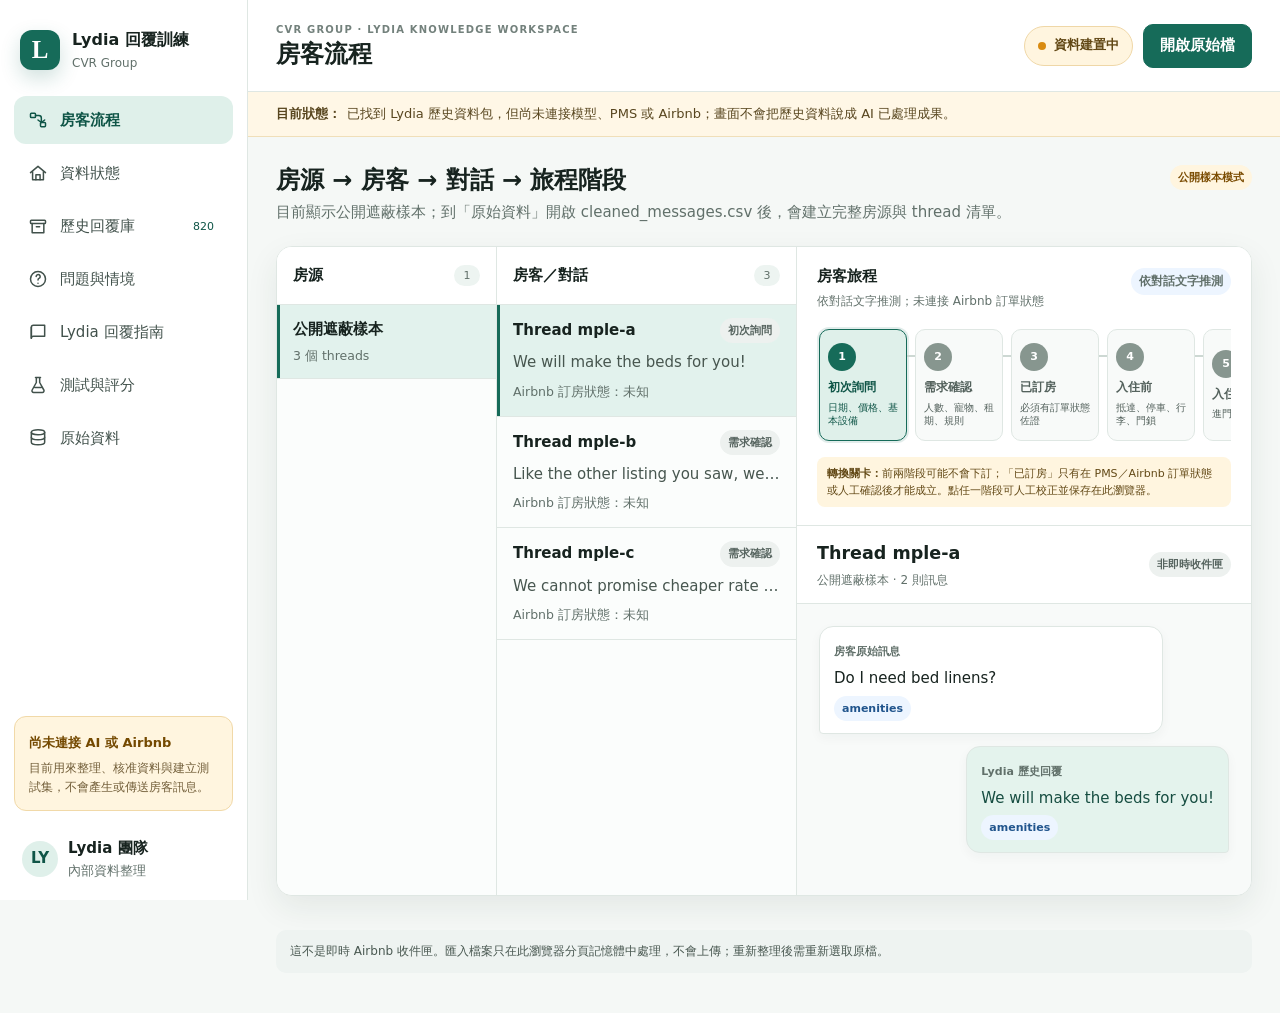
==== commit 109c0a91: "Add guest journey and local source viewer" ====
--- a/lydia-ai/index.html
+++ b/lydia-ai/index.html
@@ -17,12 +17,13 @@
         <div><strong>Lydia 回覆訓練</strong><span>CVR Group</span></div>
       </div>
       <nav class="nav-list" aria-label="訓練工作台功能">
-        <button class="nav-item is-active" type="button" data-view="status"><span class="nav-icon" data-icon="home"></span><span>資料狀態</span></button>
+        <button class="nav-item is-active" type="button" data-view="journey"><span class="nav-icon" data-icon="flow"></span><span>房客流程</span></button>
+        <button class="nav-item" type="button" data-view="status"><span class="nav-icon" data-icon="home"></span><span>資料狀態</span></button>
         <button class="nav-item" type="button" data-view="records"><span class="nav-icon" data-icon="archive"></span><span>歷史回覆庫</span><span class="nav-count">820</span></button>
         <button class="nav-item" type="button" data-view="questions"><span class="nav-icon" data-icon="help"></span><span>問題與情境</span></button>
         <button class="nav-item" type="button" data-view="guidance"><span class="nav-icon" data-icon="guide"></span><span>Lydia 回覆指南</span></button>
         <button class="nav-item" type="button" data-view="tests"><span class="nav-icon" data-icon="flask"></span><span>測試與評分</span></button>
-        <button class="nav-item" type="button" data-view="sources"><span class="nav-icon" data-icon="database"></span><span>資料來源</span></button>
+        <button class="nav-item" type="button" data-view="sources"><span class="nav-icon" data-icon="database"></span><span>原始資料</span></button>
       </nav>
       <div class="sidebar-note">
         <strong>尚未連接 AI 或 Airbnb</strong>
@@ -35,10 +36,10 @@
     <section class="workspace">
       <header class="topbar">
         <button class="icon-button menu-button" id="menu-button" type="button" aria-label="開啟選單" aria-expanded="false"><span data-icon="menu"></span></button>
-        <div><p class="eyebrow">CVR GROUP · LYDIA KNOWLEDGE WORKSPACE</p><h1 id="page-title">資料狀態</h1></div>
+        <div><p class="eyebrow">CVR GROUP · LYDIA KNOWLEDGE WORKSPACE</p><h1 id="page-title">房客流程</h1></div>
         <div class="topbar-actions">
           <span class="truth-pill"><span class="status-dot"></span>資料建置中</span>
-          <button class="button button-primary" type="button" data-view-jump="records">開始整理</button>
+          <button class="button button-primary" type="button" data-view-jump="sources">開啟原始檔</button>
         </div>
       </header>
       <div class="truth-banner" role="status">
@@ -64,6 +65,7 @@
   </div>
 
   <div class="toast-region" id="toast-region" aria-live="polite"></div>
+  <input id="source-file-input" type="file" accept=".csv,.jsonl,.json,.md,.txt" multiple hidden>
   <script src="app.js"></script>
 </body>
 </html>
--- a/lydia-ai/styles.css
+++ b/lydia-ai/styles.css
@@ -70,7 +70,7 @@
 .icon-button { width: 44px; display: grid; place-items: center; padding: 0; color: var(--ink); background: white; border-color: var(--line); }
 
 main { max-width: 1440px; margin: 0 auto; padding: 28px; }
-.view { display: grid; gap: 22px; }
+.view { min-width: 0; display: grid; gap: 22px; }
 .page-heading { display: flex; align-items: flex-start; justify-content: space-between; gap: 20px; }
 .page-heading h2 { margin: 0; font-size: 24px; line-height: 1.25; }
 .page-heading p { max-width: 760px; margin: 6px 0 0; color: var(--muted); }
@@ -164,6 +164,69 @@
 .data-warning p { margin: 0; font-size: 13px; }
 .file-name { font: 700 12px ui-monospace, SFMono-Regular, Menlo, monospace; overflow-wrap: anywhere; }
 
+.journey-console { min-height: 650px; display: grid; grid-template-columns: 220px 300px minmax(0, 1fr); background: var(--surface); border: 1px solid var(--line); border-radius: var(--radius); box-shadow: var(--shadow); overflow: hidden; }
+.listing-column, .thread-column { min-width: 0; background: #fbfdfc; border-right: 1px solid var(--line); }
+.listing-column > header, .thread-column > header { min-height: 58px; display: flex; align-items: center; justify-content: space-between; gap: 12px; padding: 0 16px; background: white; border-bottom: 1px solid var(--line); }
+.listing-column > header span, .thread-column > header span { min-width: 26px; padding: 2px 7px; color: var(--muted); background: var(--soft); border-radius: 999px; text-align: center; font-size: 11px; }
+.column-list { max-height: 720px; overflow: auto; }
+.listing-item, .thread-item, .source-file-button { width: 100%; min-height: 58px; display: block; padding: 13px 16px; color: var(--ink); background: transparent; border: 0; border-bottom: 1px solid var(--line); text-align: left; transition: background .18s ease, box-shadow .18s ease; }
+.listing-item:hover, .thread-item:hover, .source-file-button:hover { background: #f0f6f3; }
+.listing-item.is-active, .thread-item.is-active, .source-file-button.is-active { background: #e2f2ed; box-shadow: inset 3px 0 var(--brand); }
+.listing-item span, .listing-item small, .source-file-button strong, .source-file-button small { display: block; }
+.listing-item span { font-weight: 750; overflow-wrap: anywhere; }
+.listing-item small, .source-file-button small { margin-top: 4px; color: var(--muted); }
+.thread-item { min-height: 108px; }
+.thread-item > div { display: flex; align-items: center; justify-content: space-between; gap: 8px; }
+.thread-item p { margin: 8px 0 5px; color: #47564f; overflow: hidden; text-overflow: ellipsis; white-space: nowrap; }
+.thread-item > small { color: var(--muted); }
+.conversation-column { min-width: 0; background: #f8faf9; }
+.conversation-head { min-height: 68px; display: flex; align-items: center; justify-content: space-between; gap: 16px; padding: 14px 20px; background: white; border-bottom: 1px solid var(--line); }
+.conversation-head h3, .conversation-head p { margin: 0; }
+.conversation-head p { margin-top: 3px; color: var(--muted); font-size: 12px; }
+.message-list { display: grid; gap: 12px; padding: 22px; }
+.message-bubble { max-width: min(640px, 84%); padding: 12px 14px; background: white; border: 1px solid var(--line); border-radius: 14px 14px 14px 4px; box-shadow: 0 4px 12px rgb(20 49 40 / 4%); }
+.message-bubble.is-host { justify-self: end; color: #164d41; background: #e4f3ed; border-radius: 14px 14px 4px 14px; }
+.message-bubble small { color: var(--muted); font-size: 11px; font-weight: 800; }
+.message-bubble p { margin: 5px 0; white-space: pre-wrap; }
+.journey-flow { padding: 18px 20px; background: white; border-bottom: 1px solid var(--line); }
+.journey-flow-head { display: flex; align-items: flex-start; justify-content: space-between; gap: 12px; }
+.journey-flow-head strong, .journey-flow-head span { display: block; }
+.journey-flow-head span { margin-top: 3px; color: var(--muted); font-size: 12px; }
+.flow-track { display: grid; grid-template-columns: repeat(8, minmax(88px, 1fr)); gap: 8px; margin-top: 16px; overflow-x: auto; padding: 3px 2px 8px; }
+.flow-node { position: relative; min-height: 112px; padding: 10px 8px; color: #53615c; background: #f8faf9; border: 1px solid var(--line); border-radius: 10px; text-align: left; transition: border-color .18s ease, background .18s ease; }
+.flow-node::after { content: ''; position: absolute; top: 25px; left: calc(100% + 1px); width: 9px; height: 2px; background: #cdd8d3; }
+.flow-node:last-child::after { display: none; }
+.flow-node:hover { border-color: #8db9aa; background: #f0f7f4; }
+.flow-node.is-done { color: var(--brand-dark); background: #edf7f3; }
+.flow-node.is-current { color: var(--brand-dark); background: #dff0ea; border-color: var(--brand); box-shadow: 0 0 0 2px rgb(22 107 89 / 12%); }
+.flow-dot { width: 28px; height: 28px; display: grid; place-items: center; margin-bottom: 7px; color: white; background: #87968f; border-radius: 50%; font-size: 11px; font-weight: 800; }
+.is-done .flow-dot, .is-current .flow-dot { background: var(--brand); }
+.flow-dot svg { width: 15px; height: 15px; }
+.flow-node strong, .flow-node small { display: block; }
+.flow-node strong { font-size: 12px; }
+.flow-node small { margin-top: 4px; font-size: 10px; line-height: 1.35; }
+.flow-branch { margin: 8px 0 0; padding: 8px 10px; color: #624815; background: var(--amber-soft); border-radius: 8px; font-size: 11px; }
+
+.source-workspace { display: grid; grid-template-columns: 310px minmax(0, 1fr); gap: 18px; align-items: start; }
+.source-files { overflow: hidden; background: white; border: 1px solid var(--line); border-radius: var(--radius); }
+.source-files > h3 { margin: 0; padding: 14px 16px; color: var(--muted); background: #f6f9f7; border-bottom: 1px solid var(--line); font-size: 12px; text-transform: uppercase; letter-spacing: .04em; }
+.source-package { padding: 13px 16px; border-bottom: 1px solid var(--line); }
+.source-package strong, .source-package span { display: block; }
+.source-package span { margin-top: 3px; color: var(--brand-dark); font-size: 12px; font-weight: 750; }
+.source-package p { margin: 4px 0 0; color: var(--muted); font-size: 11px; }
+.source-preview { min-height: 560px; padding: 18px; overflow: hidden; }
+.source-preview-head { display: flex; justify-content: space-between; gap: 16px; margin-bottom: 14px; }
+.source-preview-head h3, .source-preview-head p { margin: 0; }
+.source-preview-head p { margin-top: 4px; color: var(--muted); font-size: 12px; }
+.raw-table-wrap { max-height: 520px; margin-top: 14px; overflow: auto; border: 1px solid var(--line); border-radius: 10px; }
+.raw-table { width: max-content; min-width: 100%; border-collapse: collapse; font-size: 12px; }
+.raw-table th { position: sticky; top: 0; z-index: 1; color: #314039; background: #edf3f0; text-align: left; }
+.raw-table th, .raw-table td { max-width: 360px; padding: 9px 10px; border-right: 1px solid var(--line); border-bottom: 1px solid var(--line); vertical-align: top; overflow-wrap: anywhere; }
+.raw-text { max-height: 600px; overflow: auto; margin: 0; padding: 16px; color: #28352f; background: #f5f8f6; border-radius: 10px; white-space: pre-wrap; font: 12px/1.65 ui-monospace, SFMono-Regular, Menlo, monospace; }
+.path-list { display: grid; gap: 8px; }
+.path-list code { padding: 10px 12px; color: #28483f; background: #f3f7f5; border-radius: 8px; overflow-wrap: anywhere; }
+.empty-copy { margin: 0; padding: 16px; color: var(--muted); font-size: 12px; }
+
 .modal { position: fixed; inset: 0; z-index: 100; display: grid; place-items: center; padding: 20px; }
 .modal-scrim { position: absolute; inset: 0; background: rgb(9 25 20 / 56%); }
 .modal-card { position: relative; width: min(650px, 100%); max-height: calc(100dvh - 40px); overflow: auto; background: white; border-radius: 18px; box-shadow: 0 24px 80px rgb(0 0 0 / 28%); }
@@ -186,6 +249,8 @@
   .two-column, .test-grid { grid-template-columns: 1fr; }
   .record-card { grid-template-columns: 64px minmax(0, 1fr); }
   .record-meta { grid-column: 2; align-items: flex-start; text-align: left; }
+  .journey-console { grid-template-columns: 190px 260px minmax(520px, 1fr); overflow-x: auto; }
+  .source-workspace { grid-template-columns: 260px minmax(0, 1fr); }
 }
 
 @media (max-width: 780px) {
@@ -204,6 +269,14 @@
   .guidance-card { grid-template-columns: 1fr; }
   .guidance-rules { grid-template-columns: 1fr; }
   .guidance-side { align-items: flex-start; }
+  .journey-console { min-height: 0; display: block; overflow: visible; }
+  .journey-view, .journey-console, .listing-column, .thread-column, .conversation-column, .journey-flow, .flow-track { width: 100%; min-width: 0; max-width: 100%; }
+  .listing-column, .thread-column { border-right: 0; border-bottom: 1px solid var(--line); }
+  .column-list { max-height: 280px; }
+  .conversation-column { min-height: 480px; }
+  .flow-track { grid-template-columns: repeat(8, 130px); }
+  .source-workspace { grid-template-columns: 1fr; }
+  .source-files { max-height: 520px; overflow: auto; }
 }
 
 @media (max-width: 540px) {
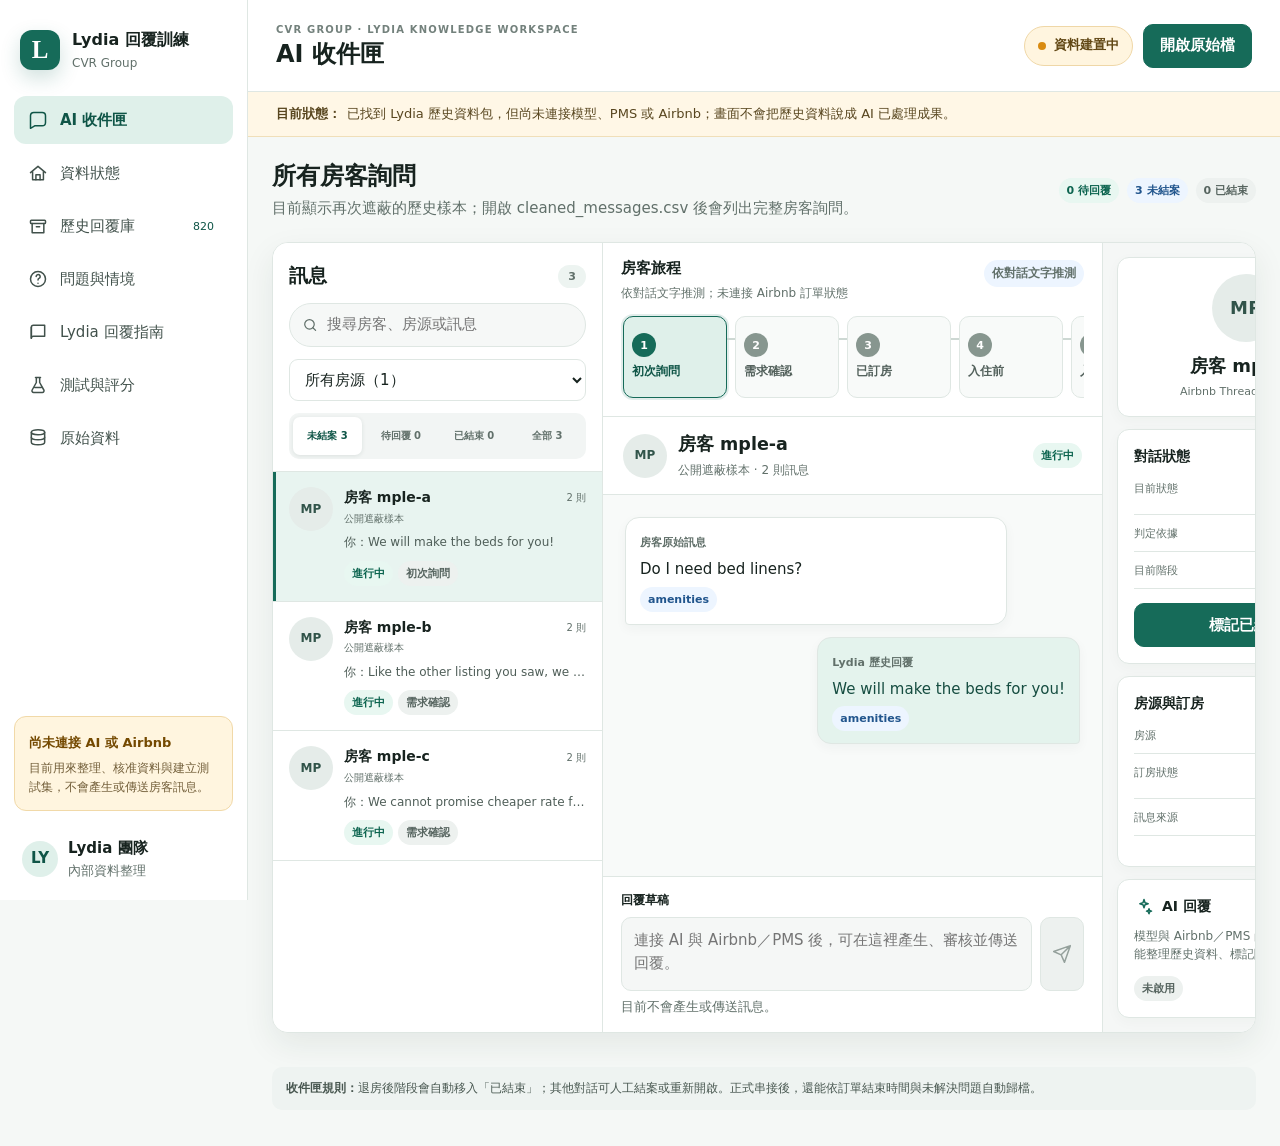
==== commit 2a0bb108: "Build host inbox with conversation archive" ====
--- a/lydia-ai/index.html
+++ b/lydia-ai/index.html
@@ -17,7 +17,7 @@
         <div><strong>Lydia 回覆訓練</strong><span>CVR Group</span></div>
       </div>
       <nav class="nav-list" aria-label="訓練工作台功能">
-        <button class="nav-item is-active" type="button" data-view="journey"><span class="nav-icon" data-icon="flow"></span><span>房客流程</span></button>
+        <button class="nav-item is-active" type="button" data-view="journey"><span class="nav-icon" data-icon="message"></span><span>AI 收件匣</span></button>
         <button class="nav-item" type="button" data-view="status"><span class="nav-icon" data-icon="home"></span><span>資料狀態</span></button>
         <button class="nav-item" type="button" data-view="records"><span class="nav-icon" data-icon="archive"></span><span>歷史回覆庫</span><span class="nav-count">820</span></button>
         <button class="nav-item" type="button" data-view="questions"><span class="nav-icon" data-icon="help"></span><span>問題與情境</span></button>
--- a/lydia-ai/styles.css
+++ b/lydia-ai/styles.css
@@ -69,7 +69,7 @@
 .button-danger { color: var(--red); background: white; border-color: #e8bcbc; }
 .icon-button { width: 44px; display: grid; place-items: center; padding: 0; color: var(--ink); background: white; border-color: var(--line); }
 
-main { max-width: 1440px; margin: 0 auto; padding: 28px; }
+main { max-width: 1680px; margin: 0 auto; padding: 24px; }
 .view { min-width: 0; display: grid; gap: 22px; }
 .page-heading { display: flex; align-items: flex-start; justify-content: space-between; gap: 20px; }
 .page-heading h2 { margin: 0; font-size: 24px; line-height: 1.25; }
@@ -163,6 +163,70 @@
 .data-warning h3 { margin: 0 0 4px; font-size: 15px; }
 .data-warning p { margin: 0; font-size: 13px; }
 .file-name { font: 700 12px ui-monospace, SFMono-Regular, Menlo, monospace; overflow-wrap: anywhere; }
+
+.inbox-heading { align-items: center; }
+.inbox-summary { display: flex; flex-wrap: wrap; justify-content: flex-end; gap: 8px; }
+.inbox-console { min-height: 760px; display: grid; grid-template-columns: 330px minmax(500px, 1fr) 286px; background: var(--surface); border: 1px solid var(--line); border-radius: var(--radius); box-shadow: var(--shadow); overflow: hidden; }
+.inquiry-column { min-width: 0; display: flex; flex-direction: column; background: white; border-right: 1px solid var(--line); }
+.inquiry-header { display: grid; gap: 12px; padding: 18px 16px 12px; border-bottom: 1px solid var(--line); }
+.inquiry-header > div:first-child { display: flex; align-items: center; justify-content: space-between; }
+.inquiry-header > div:first-child strong { font-size: 19px; }
+.inquiry-header > div:first-child span { min-width: 28px; padding: 3px 8px; color: var(--muted); background: var(--soft); border-radius: 999px; text-align: center; font-size: 11px; font-weight: 800; }
+.inbox-search { min-height: 44px; display: flex; align-items: center; gap: 9px; padding: 0 12px; background: #f6f8f7; border: 1px solid var(--line); border-radius: 999px; }
+.inbox-search svg { width: 18px; color: var(--muted); }
+.inbox-search input { min-width: 0; width: 100%; padding: 0; background: transparent; border: 0; outline: 0; }
+#listing-filter { width: 100%; min-height: 42px; padding: 0 34px 0 11px; color: var(--ink); background: white; border: 1px solid var(--line); border-radius: 9px; }
+.inbox-tabs { display: grid; grid-template-columns: repeat(4, minmax(0, 1fr)); gap: 4px; padding: 4px; background: #f2f5f4; border-radius: 10px; }
+.inbox-tabs button { min-height: 38px; padding: 5px 4px; color: var(--muted); background: transparent; border: 0; border-radius: 7px; font-size: 10px; font-weight: 800; line-height: 1.2; }
+.inbox-tabs button:hover { color: var(--ink); background: white; }
+.inbox-tabs button.is-active { color: var(--brand-dark); background: white; box-shadow: 0 1px 4px rgb(16 47 38 / 10%); }
+.inquiry-list { max-height: 790px; overflow: auto; }
+.inquiry-item { width: 100%; display: grid; grid-template-columns: 44px minmax(0, 1fr); gap: 11px; padding: 15px 16px; color: var(--ink); background: white; border: 0; border-bottom: 1px solid var(--line); text-align: left; transition: background .18s ease, box-shadow .18s ease; }
+.inquiry-item:hover { background: #f6faf8; }
+.inquiry-item.is-active { background: #e8f4f0; box-shadow: inset 3px 0 var(--brand); }
+.guest-avatar, .profile-avatar { display: grid; place-items: center; flex: 0 0 auto; color: #31544a; background: #e5ece9; border-radius: 50%; font-size: 12px; font-weight: 850; letter-spacing: .02em; }
+.guest-avatar { width: 44px; height: 44px; }
+.inquiry-copy, .inquiry-line, .inquiry-copy > small, .inquiry-preview, .inquiry-tags { min-width: 0; display: flex; }
+.inquiry-copy { flex-direction: column; }
+.inquiry-line { align-items: center; justify-content: space-between; gap: 8px; }
+.inquiry-line strong { overflow: hidden; text-overflow: ellipsis; white-space: nowrap; font-size: 14px; }
+.inquiry-line time { flex: 0 0 auto; color: var(--muted); font-size: 10px; }
+.inquiry-copy > small { margin-top: 2px; color: var(--muted); overflow: hidden; text-overflow: ellipsis; white-space: nowrap; font-size: 10px; }
+.inquiry-preview { display: block; margin-top: 7px; color: #4f5e58; overflow: hidden; text-overflow: ellipsis; white-space: nowrap; font-size: 12px; }
+.inquiry-tags { flex-wrap: wrap; gap: 5px; margin-top: 9px; }
+.inbox-conversation { min-width: 0; display: flex; flex-direction: column; background: #f8faf9; border-right: 1px solid var(--line); }
+.inbox-conversation .journey-flow { flex: 0 0 auto; padding: 14px 18px 10px; }
+.inbox-conversation .flow-track { grid-template-columns: repeat(8, 104px); margin-top: 11px; }
+.inbox-conversation .flow-node { min-height: 82px; padding: 8px; }
+.inbox-conversation .flow-node small { display: none; }
+.inbox-conversation .flow-dot { width: 24px; height: 24px; margin-bottom: 5px; }
+.inbox-conversation .flow-node::after { top: 21px; }
+.inbox-conversation .flow-branch { display: none; }
+.conversation-person { display: flex; align-items: center; gap: 11px; min-width: 0; }
+.inbox-conversation .message-list { flex: 1 1 auto; max-height: 620px; overflow: auto; align-content: start; }
+.composer { padding: 14px 18px 16px; background: white; border-top: 1px solid var(--line); }
+.composer > label { display: block; margin-bottom: 7px; font-size: 12px; font-weight: 800; }
+.composer > div { display: grid; grid-template-columns: minmax(0, 1fr) 44px; gap: 8px; }
+.composer textarea { min-height: 74px; padding: 11px 12px; color: var(--muted); background: #f5f7f6; border: 1px solid var(--line); border-radius: 10px; resize: none; }
+.composer .icon-button:disabled { color: #95a19c; background: #edf1ef; cursor: not-allowed; }
+.composer > small { display: block; margin-top: 6px; color: var(--muted); }
+.guest-detail { min-width: 0; max-height: 920px; padding: 14px; overflow: auto; background: #f5f7f6; }
+.detail-card { padding: 16px; background: white; border: 1px solid var(--line); border-radius: 12px; box-shadow: 0 4px 14px rgb(20 49 40 / 3%); }
+.detail-card + .detail-card { margin-top: 12px; }
+.detail-card h3 { margin: 0 0 12px; font-size: 14px; }
+.guest-profile { text-align: center; }
+.profile-avatar { width: 68px; height: 68px; margin: 0 auto 10px; font-size: 18px; }
+.guest-profile h3 { margin-bottom: 3px; font-size: 18px; }
+.guest-profile p { margin: 0; color: var(--muted); overflow-wrap: anywhere; font-size: 11px; }
+.detail-card dl { display: grid; gap: 10px; margin: 0 0 14px; }
+.detail-card dl > div { display: grid; grid-template-columns: 78px minmax(0, 1fr); align-items: start; gap: 8px; padding-bottom: 9px; border-bottom: 1px solid var(--line); }
+.detail-card dt { color: var(--muted); font-size: 11px; }
+.detail-card dd { margin: 0; overflow-wrap: anywhere; text-align: right; font-size: 11px; font-weight: 750; }
+.full-button { width: 100%; }
+.detail-title { display: flex; align-items: center; gap: 8px; }
+.detail-title svg { color: var(--brand); }
+.detail-title h3 { margin: 0; }
+.ai-state p { margin: 9px 0 12px; color: var(--muted); font-size: 12px; }
 
 .journey-console { min-height: 650px; display: grid; grid-template-columns: 220px 300px minmax(0, 1fr); background: var(--surface); border: 1px solid var(--line); border-radius: var(--radius); box-shadow: var(--shadow); overflow: hidden; }
 .listing-column, .thread-column { min-width: 0; background: #fbfdfc; border-right: 1px solid var(--line); }
@@ -251,6 +315,7 @@
   .record-meta { grid-column: 2; align-items: flex-start; text-align: left; }
   .journey-console { grid-template-columns: 190px 260px minmax(520px, 1fr); overflow-x: auto; }
   .source-workspace { grid-template-columns: 260px minmax(0, 1fr); }
+  .inbox-console { grid-template-columns: 300px minmax(520px, 1fr) 270px; overflow-x: auto; }
 }
 
 @media (max-width: 780px) {
@@ -277,6 +342,12 @@
   .flow-track { grid-template-columns: repeat(8, 130px); }
   .source-workspace { grid-template-columns: 1fr; }
   .source-files { max-height: 520px; overflow: auto; }
+  .inbox-summary { justify-content: flex-start; }
+  .inbox-console { min-height: 0; display: block; overflow: visible; }
+  .inquiry-column, .inbox-conversation { border-right: 0; border-bottom: 1px solid var(--line); }
+  .inquiry-list { max-height: 420px; }
+  .inbox-conversation .message-list { max-height: none; }
+  .guest-detail { max-height: none; }
 }
 
 @media (max-width: 540px) {
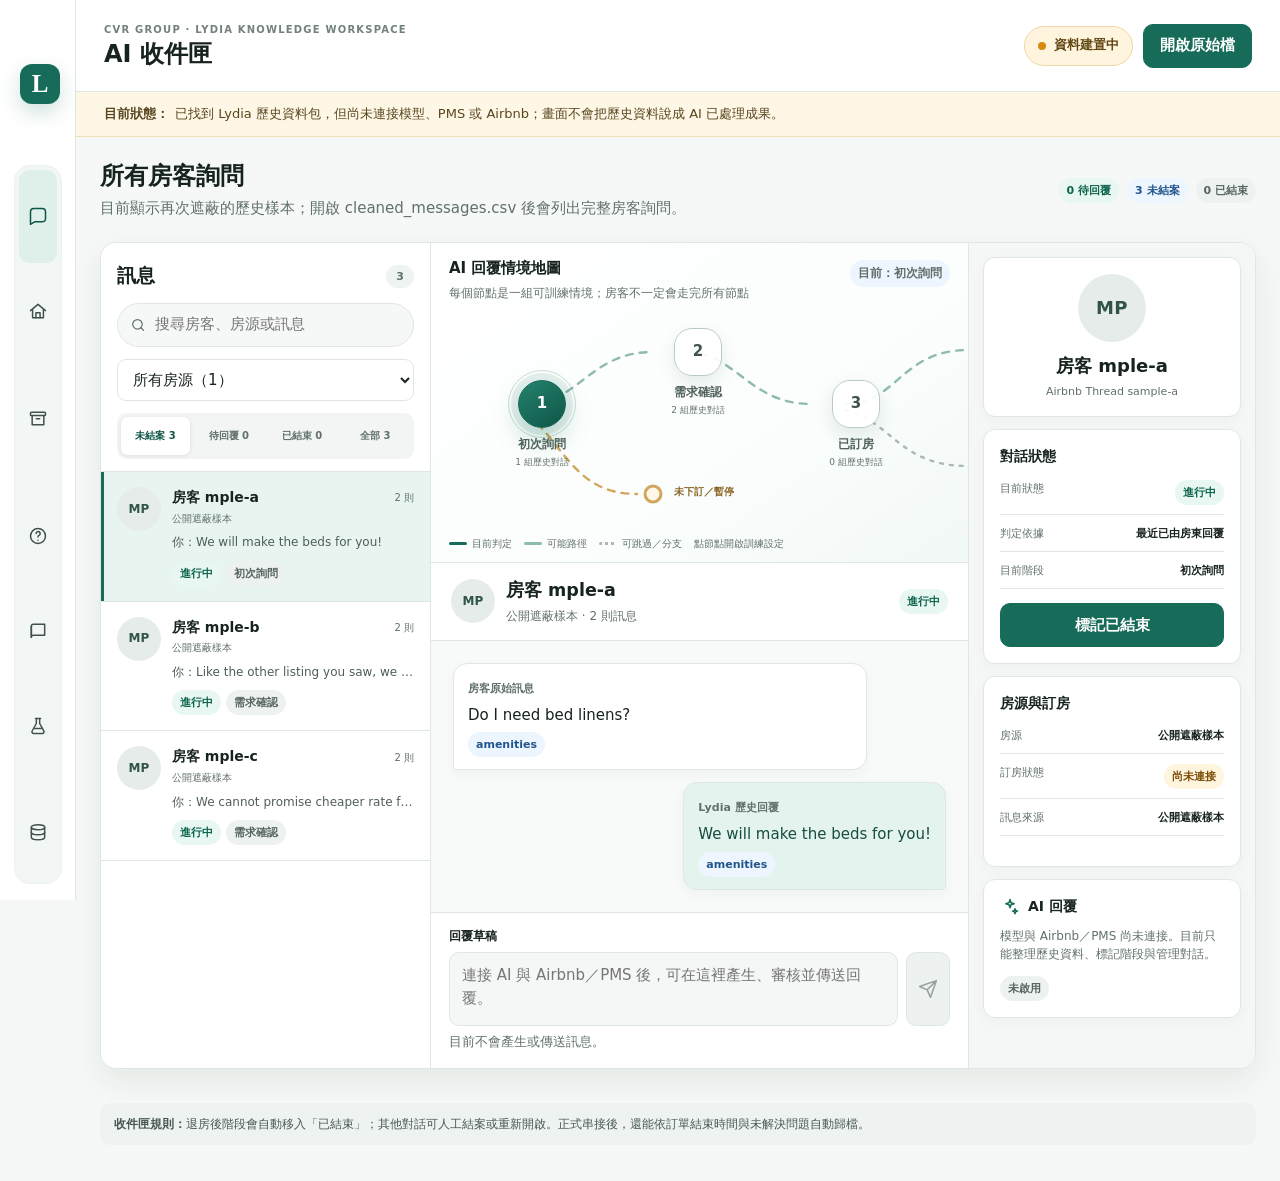
==== commit 12da577a: "Turn guest stages into editable training map" ====
--- a/lydia-ai/index.html
+++ b/lydia-ai/index.html
@@ -64,6 +64,13 @@
     </section>
   </div>
 
+  <div class="stage-drawer" id="stage-drawer" hidden aria-hidden="true">
+    <button class="drawer-scrim" type="button" data-close-stage aria-label="關閉情境訓練"></button>
+    <section class="drawer-panel" role="dialog" aria-modal="true" aria-labelledby="stage-drawer-title">
+      <div id="stage-drawer-content"></div>
+    </section>
+  </div>
+
   <div class="toast-region" id="toast-region" aria-live="polite"></div>
   <input id="source-file-input" type="file" accept=".csv,.jsonl,.json,.md,.txt" multiple hidden>
   <script src="app.js"></script>
--- a/lydia-ai/styles.css
+++ b/lydia-ai/styles.css
@@ -28,10 +28,12 @@
 
 .skip-link { position: fixed; left: 16px; top: -64px; z-index: 1000; padding: 10px 14px; color: white; background: var(--brand); border-radius: 8px; text-decoration: none; }
 .skip-link:focus { top: 16px; }
-.app-shell { min-height: 100dvh; display: grid; grid-template-columns: 248px minmax(0, 1fr); }
-.sidebar { position: sticky; top: 0; height: 100dvh; display: flex; flex-direction: column; padding: 20px 14px; background: var(--surface); border-right: 1px solid var(--line); z-index: 40; }
+.app-shell { min-height: 100dvh; display: grid; grid-template-columns: 76px minmax(0, 1fr); }
+.sidebar { position: fixed; inset: 0 auto 0 0; width: 76px; height: 100dvh; display: flex; flex-direction: column; padding: 20px 14px; overflow: visible; background: var(--surface); border-right: 1px solid var(--line); z-index: 40; transition: width .46s cubic-bezier(.16,1.16,.3,1), box-shadow .38s ease; will-change: width; }
+.sidebar::after { content: ''; position: absolute; top: 0; right: -24px; width: 24px; height: 100%; }
+.sidebar.is-hover-open { width: 248px; box-shadow: 16px 0 44px rgb(20 49 40 / 14%); }
 .brand { display: flex; align-items: center; gap: 12px; padding: 8px 6px 24px; }
-.brand-mark { display: grid; place-items: center; width: 40px; height: 40px; color: white; background: var(--brand); border-radius: 12px; font: 700 25px Georgia, serif; box-shadow: 0 8px 20px rgb(22 107 89 / 20%); }
+.brand-mark { flex: 0 0 40px; display: grid; place-items: center; width: 40px; height: 40px; color: white; background: var(--brand); border-radius: 12px; font: 700 25px Georgia, serif; box-shadow: 0 8px 20px rgb(22 107 89 / 20%); }
 .brand strong, .brand span { display: block; }
 .brand strong { font-size: 16px; }
 .brand span { margin-top: 1px; color: var(--muted); font-size: 12px; }
@@ -41,15 +43,29 @@
 .nav-item.is-active { color: var(--brand-dark); background: #dff0ea; font-weight: 700; }
 .nav-icon { display: grid; place-items: center; }
 .nav-count { min-width: 28px; padding: 2px 7px; color: var(--brand-dark); background: white; border-radius: 999px; text-align: center; font-size: 11px; }
-.sidebar-note { margin-top: auto; padding: 14px; background: var(--amber-soft); border: 1px solid #f1d9a8; border-radius: 12px; }
+.sidebar-note { width: 220px; margin-top: auto; padding: 14px; background: var(--amber-soft); border: 1px solid #f1d9a8; border-radius: 12px; }
 .sidebar-note strong { color: #744900; font-size: 13px; }
 .sidebar-note p { margin: 5px 0 0; color: #725e39; font-size: 12px; }
-.sidebar-footer { display: flex; align-items: center; gap: 10px; margin-top: 14px; padding: 12px 8px 0; }
+.sidebar-footer { width: 220px; display: flex; align-items: center; gap: 10px; margin-top: 14px; padding: 12px 6px 0; }
 .sidebar-footer strong, .sidebar-footer small { display: block; }
 .sidebar-footer small { color: var(--muted); }
 .avatar { display: grid; place-items: center; width: 36px; height: 36px; color: var(--brand-dark); background: #dff0ea; border-radius: 50%; font-weight: 800; }
 
-.workspace { min-width: 0; }
+.workspace { min-width: 0; grid-column: 2; }
+
+@media (min-width: 781px) {
+  .brand > div:last-child, .nav-item > span:nth-child(2), .nav-count, .sidebar-footer > div { opacity: 0; visibility: hidden; transform: translateX(-8px); transition: opacity .16s ease, transform .25s ease, visibility .16s ease; }
+  .sidebar.is-hover-open .brand > div:last-child, .sidebar.is-hover-open .nav-item > span:nth-child(2), .sidebar.is-hover-open .nav-count, .sidebar.is-hover-open .sidebar-footer > div { opacity: 1; visibility: visible; transform: translateX(0); transition-delay: .13s; }
+  .nav-list { width: 48px; gap: 2px; padding: 4px; background: #f2f6f4; border: 1px solid #edf1ef; border-radius: 16px; transition: width .34s ease, padding .25s ease, background .25s ease, border-color .25s ease; }
+  .nav-item { width: 38px; min-height: 42px; overflow: hidden; padding: 0 7px; border-radius: 11px; }
+  .sidebar.is-hover-open .nav-list { width: 220px; gap: 4px; padding: 0; background: transparent; border-color: transparent; }
+  .sidebar.is-hover-open .nav-item { width: 220px; min-height: 48px; padding: 0 12px; }
+  .sidebar-note, .sidebar-footer { display: none; }
+  .sidebar.is-hover-open .sidebar-note { display: block; animation: sidebar-content-in .22s .12s ease-out both; }
+  .sidebar.is-hover-open .sidebar-footer { display: flex; animation: sidebar-content-in .22s .14s ease-out both; }
+}
+
+@keyframes sidebar-content-in { from { opacity: 0; transform: translateX(-8px); } to { opacity: 1; transform: translateX(0); } }
 .topbar { min-height: 92px; display: flex; align-items: center; gap: 16px; padding: 16px 28px; background: rgb(255 255 255 / 94%); border-bottom: 1px solid var(--line); position: sticky; top: 0; z-index: 30; backdrop-filter: blur(12px); }
 .topbar h1 { margin: 2px 0 0; font-size: 24px; line-height: 1.2; }
 .eyebrow { margin: 0; color: #73817c; font-size: 10px; font-weight: 800; letter-spacing: .12em; text-transform: uppercase; }
@@ -196,12 +212,6 @@
 .inquiry-tags { flex-wrap: wrap; gap: 5px; margin-top: 9px; }
 .inbox-conversation { min-width: 0; display: flex; flex-direction: column; background: #f8faf9; border-right: 1px solid var(--line); }
 .inbox-conversation .journey-flow { flex: 0 0 auto; padding: 14px 18px 10px; }
-.inbox-conversation .flow-track { grid-template-columns: repeat(8, 104px); margin-top: 11px; }
-.inbox-conversation .flow-node { min-height: 82px; padding: 8px; }
-.inbox-conversation .flow-node small { display: none; }
-.inbox-conversation .flow-dot { width: 24px; height: 24px; margin-bottom: 5px; }
-.inbox-conversation .flow-node::after { top: 21px; }
-.inbox-conversation .flow-branch { display: none; }
 .conversation-person { display: flex; align-items: center; gap: 11px; min-width: 0; }
 .inbox-conversation .message-list { flex: 1 1 auto; max-height: 620px; overflow: auto; align-content: start; }
 .composer { padding: 14px 18px 16px; background: white; border-top: 1px solid var(--line); }
@@ -256,20 +266,37 @@
 .journey-flow-head { display: flex; align-items: flex-start; justify-content: space-between; gap: 12px; }
 .journey-flow-head strong, .journey-flow-head span { display: block; }
 .journey-flow-head span { margin-top: 3px; color: var(--muted); font-size: 12px; }
-.flow-track { display: grid; grid-template-columns: repeat(8, minmax(88px, 1fr)); gap: 8px; margin-top: 16px; overflow-x: auto; padding: 3px 2px 8px; }
-.flow-node { position: relative; min-height: 112px; padding: 10px 8px; color: #53615c; background: #f8faf9; border: 1px solid var(--line); border-radius: 10px; text-align: left; transition: border-color .18s ease, background .18s ease; }
-.flow-node::after { content: ''; position: absolute; top: 25px; left: calc(100% + 1px); width: 9px; height: 2px; background: #cdd8d3; }
-.flow-node:last-child::after { display: none; }
-.flow-node:hover { border-color: #8db9aa; background: #f0f7f4; }
-.flow-node.is-done { color: var(--brand-dark); background: #edf7f3; }
-.flow-node.is-current { color: var(--brand-dark); background: #dff0ea; border-color: var(--brand); box-shadow: 0 0 0 2px rgb(22 107 89 / 12%); }
-.flow-dot { width: 28px; height: 28px; display: grid; place-items: center; margin-bottom: 7px; color: white; background: #87968f; border-radius: 50%; font-size: 11px; font-weight: 800; }
-.is-done .flow-dot, .is-current .flow-dot { background: var(--brand); }
-.flow-dot svg { width: 15px; height: 15px; }
-.flow-node strong, .flow-node small { display: block; }
-.flow-node strong { font-size: 12px; }
-.flow-node small { margin-top: 4px; font-size: 10px; line-height: 1.35; }
-.flow-branch { margin: 8px 0 0; padding: 8px 10px; color: #624815; background: var(--amber-soft); border-radius: 8px; font-size: 11px; }
+.training-map { overflow: hidden; background: linear-gradient(145deg, #fff 0%, #fbfefd 58%, #f2f8f5 100%); }
+.training-canvas { position: relative; width: 980px; height: 230px; margin-top: 8px; transform-origin: top left; }
+.training-map { overflow-x: auto; scrollbar-width: thin; }
+.training-wires { position: absolute; inset: 0; width: 980px; height: 230px; overflow: visible; }
+.training-wires path { stroke: #8fbbae; stroke-width: 2.4; stroke-dasharray: 7 7; fill: none; animation: wire-draw .75s cubic-bezier(.22,1,.36,1) both; }
+.training-wires path.optional { stroke: #aab9b3; stroke-dasharray: 3 7; }
+.training-wires path.exit-path { stroke: #d2a75d; }
+.training-wires .exit-dot { fill: #fff8e9; stroke: #d2a75d; stroke-width: 3; }
+.exit-label { position: absolute; left: 225px; top: 174px; color: #8a6425; font-size: 10px; font-weight: 750; white-space: nowrap; }
+.training-node { position: absolute; left: var(--node-x); top: var(--node-y); width: 118px; display: grid; justify-items: center; padding: 0; color: #52635c; background: transparent; border: 0; text-align: center; animation: module-arrive .45s var(--node-delay) cubic-bezier(.22,1,.36,1) both; }
+.training-node:hover { color: var(--brand-dark); }
+.training-orb { position: relative; width: 48px; height: 48px; display: grid; place-items: center; margin-bottom: 7px; color: #40534c; background: rgb(255 255 255 / 92%); border: 1px solid #b8cbc4; border-radius: 18px; box-shadow: 0 7px 18px rgb(21 66 54 / 10%); transition: transform .24s cubic-bezier(.22,1,.36,1), border-radius .24s ease, box-shadow .24s ease, background .24s ease; }
+.training-orb::after { content: ''; position: absolute; inset: -6px; border: 1px solid transparent; border-radius: 22px; transition: border-color .2s ease; }
+.training-node:hover .training-orb { transform: translateY(-4px) scale(1.05); border-radius: 50%; box-shadow: 0 12px 24px rgb(21 66 54 / 16%); }
+.training-node:focus-visible .training-orb::after { border-color: #75aeea; }
+.training-node.is-current .training-orb { color: white; background: linear-gradient(145deg, #24836d, var(--brand-dark)); border-color: var(--brand); border-radius: 50%; box-shadow: 0 0 0 7px rgb(22 107 89 / 10%), 0 12px 28px rgb(22 107 89 / 24%); }
+.training-node.is-current .training-orb::before { content: ''; position: absolute; inset: -11px; border: 1px solid rgb(22 107 89 / 22%); border-radius: 50%; animation: current-ring 2.4s ease-out infinite; }
+.training-orb > span { font-weight: 850; }
+.training-node strong, .training-node small { display: block; }
+.training-node strong { font-size: 12px; }
+.training-node small { margin-top: 2px; color: var(--muted); font-size: 9px; }
+.map-legend { display: flex; align-items: center; flex-wrap: wrap; gap: 12px; min-width: 760px; margin-top: -4px; color: var(--muted); font-size: 10px; }
+.map-legend span { display: inline-flex; align-items: center; gap: 5px; }
+.map-legend i { width: 18px; height: 3px; display: inline-block; border-radius: 99px; }
+.legend-current { background: var(--brand); }
+.legend-path { background: #8fbbae; }
+.legend-optional { background: repeating-linear-gradient(90deg,#aab9b3 0 3px,transparent 3px 6px); }
+
+@keyframes wire-draw { from { stroke-dashoffset: 42; opacity: .2; } to { stroke-dashoffset: 0; opacity: 1; } }
+@keyframes module-arrive { from { transform: translateY(7px) scale(.92); opacity: 0; } to { transform: translateY(0) scale(1); opacity: 1; } }
+@keyframes current-ring { from { transform: scale(.82); opacity: .8; } to { transform: scale(1.32); opacity: 0; } }
 
 .source-workspace { display: grid; grid-template-columns: 310px minmax(0, 1fr); gap: 18px; align-items: start; }
 .source-files { overflow: hidden; background: white; border: 1px solid var(--line); border-radius: var(--radius); }
@@ -301,6 +328,38 @@
 .modal-form input, .modal-form textarea { width: 100%; min-height: 44px; padding: 10px 12px; color: var(--ink); background: white; border: 1px solid #cbd6d1; border-radius: 9px; font-weight: 400; }
 .modal-form textarea { min-height: 90px; resize: vertical; }
 .modal-actions { display: flex; justify-content: flex-end; gap: 10px; padding-top: 4px; }
+.stage-drawer { position: fixed; inset: 0; z-index: 160; display: grid; justify-items: end; }
+.drawer-scrim { position: absolute; inset: 0; width: 100%; height: 100%; padding: 0; background: rgb(8 24 19 / 42%); border: 0; opacity: 0; transition: opacity .24s ease; }
+.drawer-panel { position: relative; width: min(580px, 94vw); height: 100dvh; overflow: auto; background: #f7faf8; box-shadow: -22px 0 70px rgb(0 0 0 / 20%); transform: translateX(104%); transition: transform .38s cubic-bezier(.22,1,.36,1); }
+.stage-drawer.is-open .drawer-scrim { opacity: 1; }
+.stage-drawer.is-open .drawer-panel { transform: translateX(0); }
+.drawer-header { position: sticky; top: 0; z-index: 2; display: flex; align-items: flex-start; justify-content: space-between; gap: 16px; padding: 22px 24px; background: rgb(255 255 255 / 94%); border-bottom: 1px solid var(--line); backdrop-filter: blur(14px); }
+.drawer-header h2 { margin: 2px 0 0; font-size: 26px; }
+.drawer-body { display: grid; gap: 14px; padding: 18px 20px 32px; }
+.module-intro { display: grid; grid-template-columns: 48px minmax(0, 1fr); gap: 13px; align-items: flex-start; padding: 18px; color: white; background: linear-gradient(135deg, #126451, #21806a); border-radius: 16px; box-shadow: 0 12px 28px rgb(22 107 89 / 18%); }
+.module-number { width: 44px; height: 44px; display: grid; place-items: center; background: rgb(255 255 255 / 15%); border: 1px solid rgb(255 255 255 / 28%); border-radius: 14px; font-size: 18px; font-weight: 850; }
+.module-intro h3 { margin: 0; font-size: 15px; }
+.module-intro p { margin: 6px 0 0; color: #d9f0e9; font-size: 12px; }
+.module-stats { display: grid; grid-template-columns: repeat(3, minmax(0, 1fr)); gap: 8px; }
+.module-stats > div { padding: 14px; background: white; border: 1px solid var(--line); border-radius: 12px; }
+.module-stats strong, .module-stats span { display: block; }
+.module-stats strong { font-size: 21px; }
+.module-stats span { color: var(--muted); font-size: 10px; }
+.drawer-section { padding: 18px; background: white; border: 1px solid var(--line); border-radius: 14px; }
+.drawer-section-title { display: flex; align-items: center; justify-content: space-between; gap: 12px; margin-bottom: 13px; }
+.drawer-section-title h3 { margin: 0; font-size: 15px; }
+.scenario-chips { display: flex; flex-wrap: wrap; gap: 8px; }
+.scenario-chips > span, .scenario-chips > button { min-height: 34px; display: inline-flex; align-items: center; gap: 5px; padding: 0 11px; color: #31544a; background: #edf6f2; border: 1px solid #d6e9e1; border-radius: 999px; font-size: 11px; font-weight: 750; }
+.scenario-chips > button { color: var(--muted); background: white; border-style: dashed; cursor: not-allowed; }
+.scenario-chips svg { width: 14px; height: 14px; }
+.history-snippets { display: grid; gap: 8px; }
+.history-snippets article { padding: 12px 13px; background: #f4f8f6; border-left: 3px solid #79af9f; border-radius: 5px 10px 10px 5px; }
+.history-snippets small { color: var(--muted); font-size: 10px; }
+.history-snippets p { margin: 4px 0 0; font-size: 12px; }
+.training-form label { display: block; margin-bottom: 7px; font-size: 12px; font-weight: 800; }
+.training-form textarea { width: 100%; min-height: 150px; padding: 12px 13px; color: var(--ink); background: #fbfdfc; border: 1px solid #cbd8d3; border-radius: 10px; resize: vertical; }
+.training-form > p { margin: 7px 0 0; color: var(--muted); font-size: 10px; }
+.drawer-actions { display: flex; justify-content: flex-end; flex-wrap: wrap; gap: 9px; margin-top: 15px; }
 .toast-region { position: fixed; right: 20px; bottom: 20px; z-index: 200; display: grid; gap: 10px; }
 .toast { width: min(360px, calc(100vw - 40px)); display: grid; grid-template-columns: 24px 1fr 32px; gap: 10px; align-items: flex-start; padding: 14px; color: white; background: #183c33; border-radius: 12px; box-shadow: var(--shadow); }
 .toast strong { font-size: 13px; }
@@ -320,6 +379,7 @@
 
 @media (max-width: 780px) {
   .app-shell { grid-template-columns: 1fr; }
+  .workspace { grid-column: 1; }
   .sidebar { position: fixed; left: 0; transform: translateX(-105%); width: min(310px, 86vw); transition: transform .22s ease; box-shadow: var(--shadow); }
   .sidebar.is-open { transform: translateX(0); }
   .mobile-scrim { position: fixed; inset: 0; z-index: 35; background: rgb(8 24 19 / 45%); }
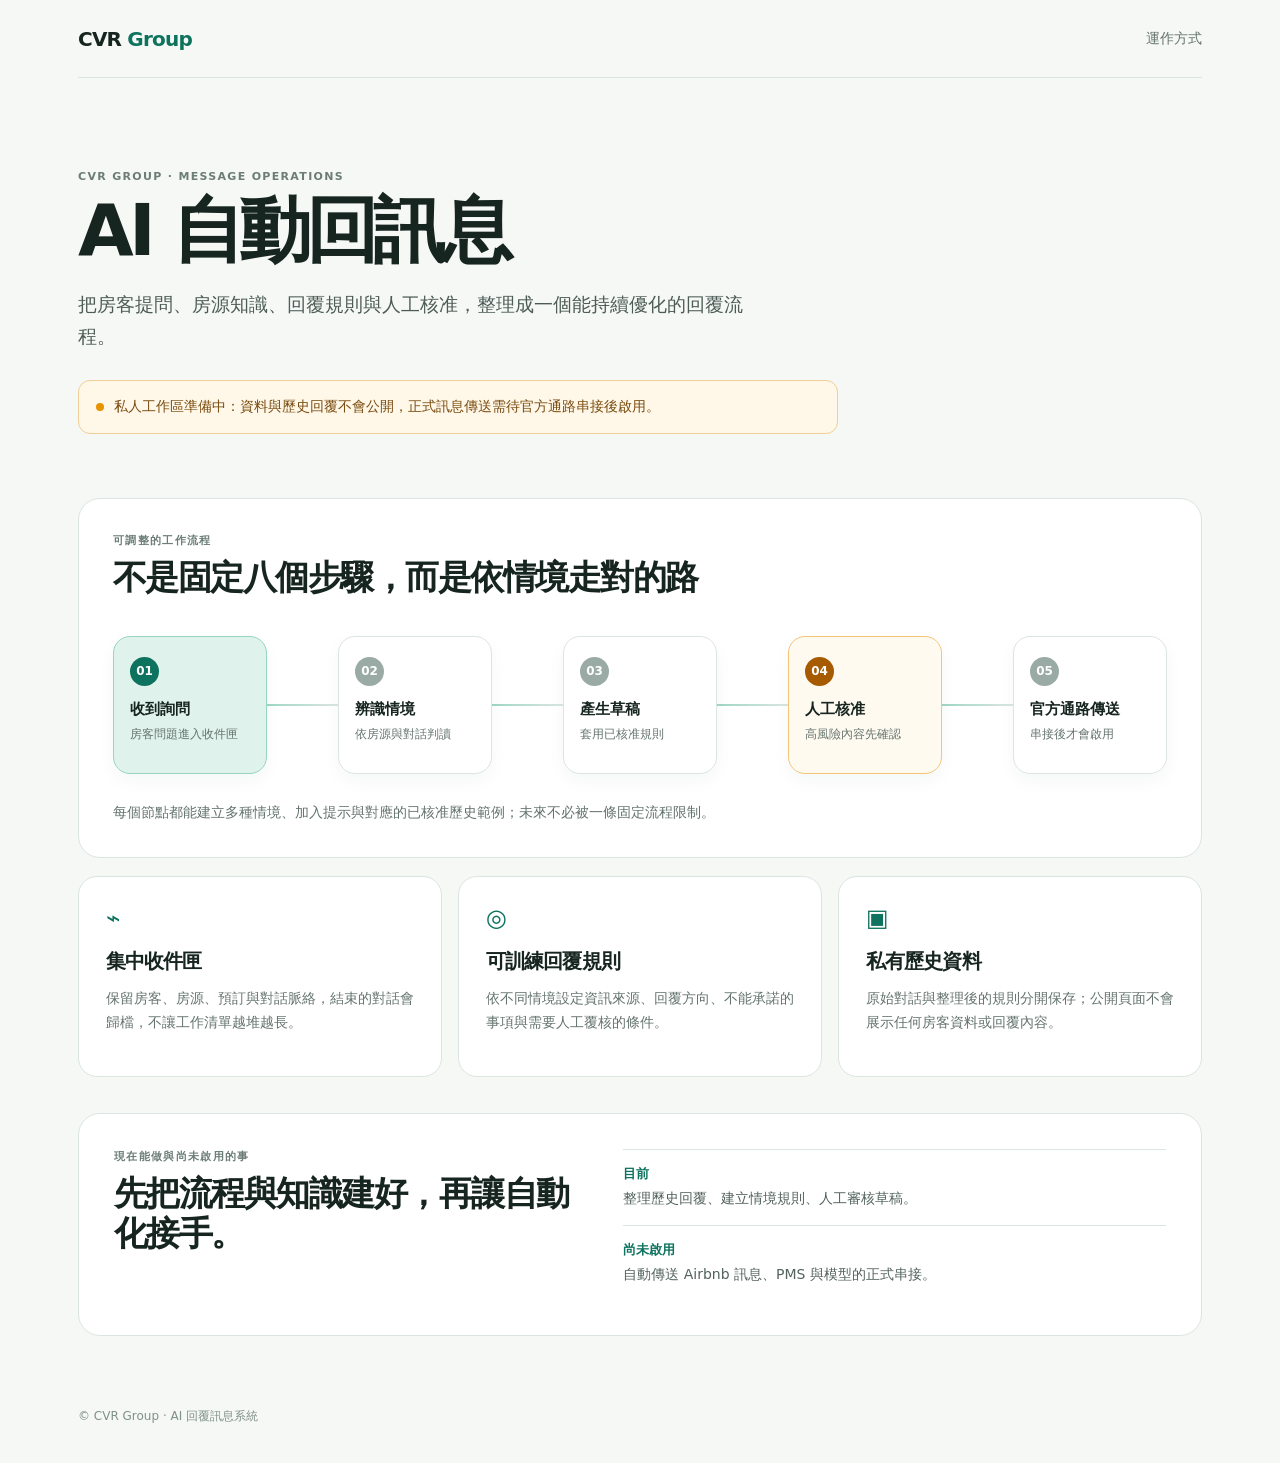
==== commit 0bb3ea02: "Restore public AI reply overview" ====
--- a/lydia-ai/index.html
+++ b/lydia-ai/index.html
@@ -3,76 +3,11 @@
 <head>
   <meta charset="utf-8">
   <meta name="viewport" content="width=device-width, initial-scale=1">
-  <meta name="robots" content="noindex,nofollow">
-  <meta name="description" content="Lydia 房客回覆資料整理、指南編輯與測試工作台。">
-  <title>Lydia 回覆訓練工作台</title>
-  <link rel="stylesheet" href="styles.css">
+  <meta http-equiv="refresh" content="0; url=/ai-reply/">
+  <link rel="canonical" href="https://app.cvrgroup.co/ai-reply/">
+  <title>AI 自動回訊息</title>
 </head>
 <body>
-  <a class="skip-link" href="#main-content">跳至主要內容</a>
-  <div class="app-shell">
-    <aside class="sidebar" id="sidebar" aria-label="主要導覽">
-      <div class="brand">
-        <div class="brand-mark" aria-hidden="true">L</div>
-        <div><strong>Lydia 回覆訓練</strong><span>CVR Group</span></div>
-      </div>
-      <nav class="nav-list" aria-label="訓練工作台功能">
-        <button class="nav-item is-active" type="button" data-view="journey"><span class="nav-icon" data-icon="message"></span><span>AI 收件匣</span></button>
-        <button class="nav-item" type="button" data-view="status"><span class="nav-icon" data-icon="home"></span><span>資料狀態</span></button>
-        <button class="nav-item" type="button" data-view="records"><span class="nav-icon" data-icon="archive"></span><span>歷史回覆庫</span><span class="nav-count">820</span></button>
-        <button class="nav-item" type="button" data-view="questions"><span class="nav-icon" data-icon="help"></span><span>問題與情境</span></button>
-        <button class="nav-item" type="button" data-view="guidance"><span class="nav-icon" data-icon="guide"></span><span>Lydia 回覆指南</span></button>
-        <button class="nav-item" type="button" data-view="tests"><span class="nav-icon" data-icon="flask"></span><span>測試與評分</span></button>
-        <button class="nav-item" type="button" data-view="sources"><span class="nav-icon" data-icon="database"></span><span>原始資料</span></button>
-      </nav>
-      <div class="sidebar-note">
-        <strong>尚未連接 AI 或 Airbnb</strong>
-        <p>目前用來整理、核准資料與建立測試集，不會產生或傳送房客訊息。</p>
-      </div>
-      <div class="sidebar-footer"><span class="avatar">LY</span><div><strong>Lydia 團隊</strong><small>內部資料整理</small></div></div>
-    </aside>
-
-    <div class="mobile-scrim" id="mobile-scrim" hidden></div>
-    <section class="workspace">
-      <header class="topbar">
-        <button class="icon-button menu-button" id="menu-button" type="button" aria-label="開啟選單" aria-expanded="false"><span data-icon="menu"></span></button>
-        <div><p class="eyebrow">CVR GROUP · LYDIA KNOWLEDGE WORKSPACE</p><h1 id="page-title">房客流程</h1></div>
-        <div class="topbar-actions">
-          <span class="truth-pill"><span class="status-dot"></span>資料建置中</span>
-          <button class="button button-primary" type="button" data-view-jump="sources">開啟原始檔</button>
-        </div>
-      </header>
-      <div class="truth-banner" role="status">
-        <strong>目前狀態：</strong>
-        <span>已找到 Lydia 歷史資料包，但尚未連接模型、PMS 或 Airbnb；畫面不會把歷史資料說成 AI 已處理成果。</span>
-      </div>
-      <main id="main-content" tabindex="-1"></main>
-    </section>
-  </div>
-
-  <div class="modal" id="editor-modal" hidden aria-hidden="true">
-    <div class="modal-scrim" data-close-modal></div>
-    <section class="modal-card" role="dialog" aria-modal="true" aria-labelledby="modal-title">
-      <header class="modal-header"><div><p class="eyebrow">新增訓練規則</p><h2 id="modal-title">建立 Lydia 指南</h2></div><button class="icon-button" type="button" data-close-modal aria-label="關閉"><span data-icon="close"></span></button></header>
-      <form id="guidance-form" class="modal-form">
-        <label>何時套用<input name="condition" required placeholder="例如：房客詢問提早入住"></label>
-        <label>應該怎麼做<textarea name="do" required placeholder="例如：先查清潔進度，再告知房客確認時間"></textarea></label>
-        <label>禁止事項<textarea name="dont" required placeholder="例如：未確認前不可承諾入住時間"></textarea></label>
-        <label>資料來源<input name="source" required placeholder="例如：Lydia 人工核准／歷史回覆 #123"></label>
-        <div class="modal-actions"><button class="button button-secondary" type="button" data-close-modal>取消</button><button class="button button-primary" type="submit">儲存為待核准指南</button></div>
-      </form>
-    </section>
-  </div>
-
-  <div class="stage-drawer" id="stage-drawer" hidden aria-hidden="true">
-    <button class="drawer-scrim" type="button" data-close-stage aria-label="關閉情境訓練"></button>
-    <section class="drawer-panel" role="dialog" aria-modal="true" aria-labelledby="stage-drawer-title">
-      <div id="stage-drawer-content"></div>
-    </section>
-  </div>
-
-  <div class="toast-region" id="toast-region" aria-live="polite"></div>
-  <input id="source-file-input" type="file" accept=".csv,.jsonl,.json,.md,.txt" multiple hidden>
-  <script src="app.js"></script>
+  <p>正在前往 <a href="/ai-reply/">AI 自動回訊息</a>…</p>
 </body>
 </html>
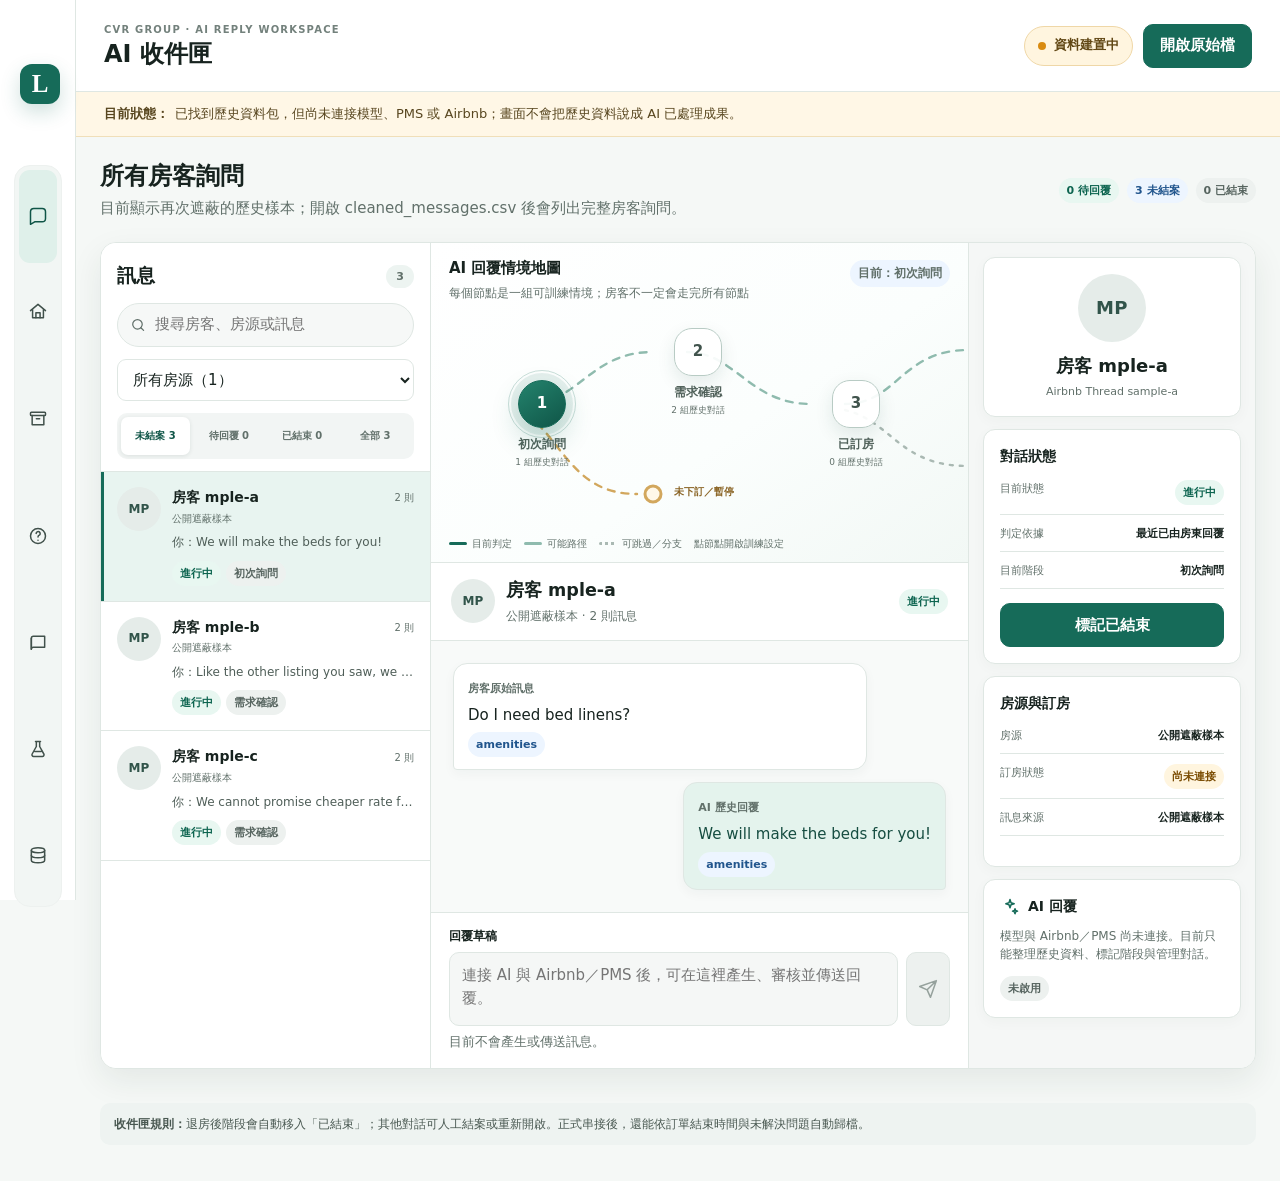
==== commit 32e5429c: "Restore AI reply workspace interface" ====
--- a/lydia-ai/index.html
+++ b/lydia-ai/index.html
@@ -3,11 +3,76 @@
 <head>
   <meta charset="utf-8">
   <meta name="viewport" content="width=device-width, initial-scale=1">
-  <meta http-equiv="refresh" content="0; url=/ai-reply/">
-  <link rel="canonical" href="https://app.cvrgroup.co/ai-reply/">
-  <title>AI 自動回訊息</title>
+  <meta name="robots" content="noindex,nofollow">
+  <meta name="description" content="AI 回覆訊息的資料整理、指南編輯與測試工作台。">
+  <title>AI 回覆訊息管理中心</title>
+  <link rel="stylesheet" href="styles.css">
 </head>
 <body>
-  <p>正在前往 <a href="/ai-reply/">AI 自動回訊息</a>…</p>
+  <a class="skip-link" href="#main-content">跳至主要內容</a>
+  <div class="app-shell">
+    <aside class="sidebar" id="sidebar" aria-label="主要導覽">
+      <div class="brand">
+        <div class="brand-mark" aria-hidden="true">L</div>
+        <div><strong>AI 回覆訊息</strong><span>CVR Group</span></div>
+      </div>
+      <nav class="nav-list" aria-label="訓練工作台功能">
+        <button class="nav-item is-active" type="button" data-view="journey"><span class="nav-icon" data-icon="message"></span><span>AI 收件匣</span></button>
+        <button class="nav-item" type="button" data-view="status"><span class="nav-icon" data-icon="home"></span><span>資料狀態</span></button>
+        <button class="nav-item" type="button" data-view="records"><span class="nav-icon" data-icon="archive"></span><span>歷史回覆庫</span><span class="nav-count">820</span></button>
+        <button class="nav-item" type="button" data-view="questions"><span class="nav-icon" data-icon="help"></span><span>問題與情境</span></button>
+        <button class="nav-item" type="button" data-view="guidance"><span class="nav-icon" data-icon="guide"></span><span>回覆規則</span></button>
+        <button class="nav-item" type="button" data-view="tests"><span class="nav-icon" data-icon="flask"></span><span>測試與評分</span></button>
+        <button class="nav-item" type="button" data-view="sources"><span class="nav-icon" data-icon="database"></span><span>原始資料</span></button>
+      </nav>
+      <div class="sidebar-note">
+        <strong>尚未連接 AI 或 Airbnb</strong>
+        <p>目前用來整理、核准資料與建立測試集，不會產生或傳送房客訊息。</p>
+      </div>
+      <div class="sidebar-footer"><span class="avatar">AI</span><div><strong>AI 回覆工作區</strong><small>內部資料整理</small></div></div>
+    </aside>
+
+    <div class="mobile-scrim" id="mobile-scrim" hidden></div>
+    <section class="workspace">
+      <header class="topbar">
+        <button class="icon-button menu-button" id="menu-button" type="button" aria-label="開啟選單" aria-expanded="false"><span data-icon="menu"></span></button>
+        <div><p class="eyebrow">CVR GROUP · AI REPLY WORKSPACE</p><h1 id="page-title">房客流程</h1></div>
+        <div class="topbar-actions">
+          <span class="truth-pill"><span class="status-dot"></span>資料建置中</span>
+          <button class="button button-primary" type="button" data-view-jump="sources">開啟原始檔</button>
+        </div>
+      </header>
+      <div class="truth-banner" role="status">
+        <strong>目前狀態：</strong>
+        <span>已找到歷史資料包，但尚未連接模型、PMS 或 Airbnb；畫面不會把歷史資料說成 AI 已處理成果。</span>
+      </div>
+      <main id="main-content" tabindex="-1"></main>
+    </section>
+  </div>
+
+  <div class="modal" id="editor-modal" hidden aria-hidden="true">
+    <div class="modal-scrim" data-close-modal></div>
+    <section class="modal-card" role="dialog" aria-modal="true" aria-labelledby="modal-title">
+      <header class="modal-header"><div><p class="eyebrow">新增訓練規則</p><h2 id="modal-title">建立回覆規則</h2></div><button class="icon-button" type="button" data-close-modal aria-label="關閉"><span data-icon="close"></span></button></header>
+      <form id="guidance-form" class="modal-form">
+        <label>何時套用<input name="condition" required placeholder="例如：房客詢問提早入住"></label>
+        <label>應該怎麼做<textarea name="do" required placeholder="例如：先查清潔進度，再告知房客確認時間"></textarea></label>
+        <label>禁止事項<textarea name="dont" required placeholder="例如：未確認前不可承諾入住時間"></textarea></label>
+        <label>資料來源<input name="source" required placeholder="例如：人工核准／歷史回覆 #123"></label>
+        <div class="modal-actions"><button class="button button-secondary" type="button" data-close-modal>取消</button><button class="button button-primary" type="submit">儲存為待核准指南</button></div>
+      </form>
+    </section>
+  </div>
+
+  <div class="stage-drawer" id="stage-drawer" hidden aria-hidden="true">
+    <button class="drawer-scrim" type="button" data-close-stage aria-label="關閉情境訓練"></button>
+    <section class="drawer-panel" role="dialog" aria-modal="true" aria-labelledby="stage-drawer-title">
+      <div id="stage-drawer-content"></div>
+    </section>
+  </div>
+
+  <div class="toast-region" id="toast-region" aria-live="polite"></div>
+  <input id="source-file-input" type="file" accept=".csv,.jsonl,.json,.md,.txt" multiple hidden>
+  <script src="app.js"></script>
 </body>
 </html>
--- a/lydia-ai/styles.css
+++ b/lydia-ai/styles.css
@@ -0,0 +1,428 @@
+:root {
+  --ink: #17231f;
+  --muted: #61706a;
+  --line: #dfe7e3;
+  --canvas: #f5f8f6;
+  --surface: #ffffff;
+  --soft: #edf4f1;
+  --brand: #166b59;
+  --brand-dark: #0f5547;
+  --blue: #235fa4;
+  --blue-soft: #edf5ff;
+  --amber: #9a5c00;
+  --amber-soft: #fff5df;
+  --red: #ad3434;
+  --red-soft: #fff0f0;
+  --green-soft: #e8f7f1;
+  --shadow: 0 12px 32px rgb(20 49 40 / 8%);
+  --radius: 16px;
+}
+
+* { box-sizing: border-box; }
+html { color-scheme: light; scroll-behavior: smooth; }
+body { margin: 0; color: var(--ink); background: var(--canvas); font-family: Inter, ui-sans-serif, system-ui, -apple-system, BlinkMacSystemFont, "Segoe UI", "Noto Sans TC", sans-serif; font-size: 15px; line-height: 1.55; }
+button, input, select, textarea { font: inherit; }
+button { cursor: pointer; }
+button:focus-visible, input:focus-visible, select:focus-visible, textarea:focus-visible, a:focus-visible { outline: 3px solid #75aeea; outline-offset: 2px; }
+[hidden] { display: none !important; }
+
+.skip-link { position: fixed; left: 16px; top: -64px; z-index: 1000; padding: 10px 14px; color: white; background: var(--brand); border-radius: 8px; text-decoration: none; }
+.skip-link:focus { top: 16px; }
+.app-shell { min-height: 100dvh; display: grid; grid-template-columns: 76px minmax(0, 1fr); }
+.sidebar { position: fixed; inset: 0 auto 0 0; width: 76px; height: 100dvh; display: flex; flex-direction: column; padding: 20px 14px; overflow: visible; background: var(--surface); border-right: 1px solid var(--line); z-index: 40; transition: width .46s cubic-bezier(.16,1.16,.3,1), box-shadow .38s ease; will-change: width; }
+.sidebar::after { content: ''; position: absolute; top: 0; right: -24px; width: 24px; height: 100%; }
+.sidebar.is-hover-open { width: 248px; box-shadow: 16px 0 44px rgb(20 49 40 / 14%); }
+.brand { display: flex; align-items: center; gap: 12px; padding: 8px 6px 24px; }
+.brand-mark { flex: 0 0 40px; display: grid; place-items: center; width: 40px; height: 40px; color: white; background: var(--brand); border-radius: 12px; font: 700 25px Georgia, serif; box-shadow: 0 8px 20px rgb(22 107 89 / 20%); }
+.brand strong, .brand span { display: block; }
+.brand strong { font-size: 16px; }
+.brand span { margin-top: 1px; color: var(--muted); font-size: 12px; }
+.nav-list { display: grid; gap: 5px; }
+.nav-item { min-height: 48px; display: grid; grid-template-columns: 24px 1fr auto; align-items: center; gap: 10px; padding: 0 12px; color: #41514b; background: transparent; border: 0; border-radius: 12px; text-align: left; transition: background .18s ease, color .18s ease; }
+.nav-item:hover { background: #f1f5f3; }
+.nav-item.is-active { color: var(--brand-dark); background: #dff0ea; font-weight: 700; }
+.nav-icon { display: grid; place-items: center; }
+.nav-count { min-width: 28px; padding: 2px 7px; color: var(--brand-dark); background: white; border-radius: 999px; text-align: center; font-size: 11px; }
+.sidebar-note { width: 220px; margin-top: auto; padding: 14px; background: var(--amber-soft); border: 1px solid #f1d9a8; border-radius: 12px; }
+.sidebar-note strong { color: #744900; font-size: 13px; }
+.sidebar-note p { margin: 5px 0 0; color: #725e39; font-size: 12px; }
+.sidebar-footer { width: 220px; display: flex; align-items: center; gap: 10px; margin-top: 14px; padding: 12px 6px 0; }
+.sidebar-footer strong, .sidebar-footer small { display: block; }
+.sidebar-footer small { color: var(--muted); }
+.avatar { display: grid; place-items: center; width: 36px; height: 36px; color: var(--brand-dark); background: #dff0ea; border-radius: 50%; font-weight: 800; }
+
+.workspace { min-width: 0; grid-column: 2; }
+
+@media (min-width: 781px) {
+  .brand > div:last-child, .nav-item > span:nth-child(2), .nav-count, .sidebar-footer > div { opacity: 0; visibility: hidden; transform: translateX(-8px); transition: opacity .16s ease, transform .25s ease, visibility .16s ease; }
+  .sidebar.is-hover-open .brand > div:last-child, .sidebar.is-hover-open .nav-item > span:nth-child(2), .sidebar.is-hover-open .nav-count, .sidebar.is-hover-open .sidebar-footer > div { opacity: 1; visibility: visible; transform: translateX(0); transition-delay: .13s; }
+  .nav-list { width: 48px; gap: 2px; padding: 4px; background: #f2f6f4; border: 1px solid #edf1ef; border-radius: 16px; transition: width .34s ease, padding .25s ease, background .25s ease, border-color .25s ease; }
+  .nav-item { width: 38px; min-height: 42px; overflow: hidden; padding: 0 7px; border-radius: 11px; }
+  .sidebar.is-hover-open .nav-list { width: 220px; gap: 4px; padding: 0; background: transparent; border-color: transparent; }
+  .sidebar.is-hover-open .nav-item { width: 220px; min-height: 48px; padding: 0 12px; }
+  .sidebar-note, .sidebar-footer { display: none; }
+  .sidebar.is-hover-open .sidebar-note { display: block; animation: sidebar-content-in .22s .12s ease-out both; }
+  .sidebar.is-hover-open .sidebar-footer { display: flex; animation: sidebar-content-in .22s .14s ease-out both; }
+}
+
+@keyframes sidebar-content-in { from { opacity: 0; transform: translateX(-8px); } to { opacity: 1; transform: translateX(0); } }
+.topbar { min-height: 92px; display: flex; align-items: center; gap: 16px; padding: 16px 28px; background: rgb(255 255 255 / 94%); border-bottom: 1px solid var(--line); position: sticky; top: 0; z-index: 30; backdrop-filter: blur(12px); }
+.topbar h1 { margin: 2px 0 0; font-size: 24px; line-height: 1.2; }
+.eyebrow { margin: 0; color: #73817c; font-size: 10px; font-weight: 800; letter-spacing: .12em; text-transform: uppercase; }
+.topbar-actions { margin-left: auto; display: flex; align-items: center; gap: 10px; }
+.truth-pill { display: inline-flex; align-items: center; gap: 8px; min-height: 40px; padding: 0 13px; color: #624815; background: var(--amber-soft); border: 1px solid #efd7a7; border-radius: 999px; font-size: 13px; font-weight: 700; }
+.status-dot { width: 8px; height: 8px; background: #d98b10; border-radius: 50%; }
+.truth-banner { display: flex; align-items: flex-start; gap: 6px; padding: 12px 28px; color: #58461f; background: #fff7e6; border-bottom: 1px solid #f0dfb9; font-size: 13px; }
+.menu-button { display: none !important; }
+
+.button, .icon-button { min-height: 44px; border: 1px solid transparent; border-radius: 10px; font-weight: 700; transition: background .18s ease, border-color .18s ease, transform .18s ease; }
+.button { display: inline-flex; align-items: center; justify-content: center; gap: 8px; padding: 0 16px; }
+.button:active, .icon-button:active { transform: translateY(1px); }
+.button-primary { color: white; background: var(--brand); border-color: var(--brand); }
+.button-primary:hover { background: var(--brand-dark); }
+.button-secondary { color: var(--ink); background: white; border-color: #cfdad5; }
+.button-secondary:hover { background: #f5f8f6; }
+.button-danger { color: var(--red); background: white; border-color: #e8bcbc; }
+.icon-button { width: 44px; display: grid; place-items: center; padding: 0; color: var(--ink); background: white; border-color: var(--line); }
+
+main { max-width: 1680px; margin: 0 auto; padding: 24px; }
+.view { min-width: 0; display: grid; gap: 22px; }
+.page-heading { display: flex; align-items: flex-start; justify-content: space-between; gap: 20px; }
+.page-heading h2 { margin: 0; font-size: 24px; line-height: 1.25; }
+.page-heading p { max-width: 760px; margin: 6px 0 0; color: var(--muted); }
+.status-grid { display: grid; grid-template-columns: repeat(4, minmax(0, 1fr)); gap: 14px; }
+.status-card { min-height: 164px; padding: 20px; background: var(--surface); border: 1px solid var(--line); border-radius: var(--radius); box-shadow: 0 8px 24px rgb(20 49 40 / 4%); }
+.status-card-top { display: flex; justify-content: space-between; align-items: flex-start; gap: 12px; }
+.status-icon { width: 40px; height: 40px; display: grid; place-items: center; color: var(--brand); background: var(--green-soft); border-radius: 12px; }
+.status-card h3 { margin: 16px 0 3px; font-size: 16px; }
+.status-card strong.value { display: block; font-size: 28px; line-height: 1.15; font-variant-numeric: tabular-nums; }
+.status-card p { margin: 8px 0 0; color: var(--muted); font-size: 13px; }
+.badge { display: inline-flex; align-items: center; gap: 5px; padding: 4px 8px; border-radius: 999px; font-size: 11px; font-weight: 800; white-space: nowrap; }
+.badge-green { color: #0c644f; background: var(--green-soft); }
+.badge-amber { color: #7a4b00; background: var(--amber-soft); }
+.badge-red { color: #902d2d; background: var(--red-soft); }
+.badge-blue { color: #21558d; background: var(--blue-soft); }
+.badge-neutral { color: #56645f; background: #edf1ef; }
+
+.panel { background: var(--surface); border: 1px solid var(--line); border-radius: var(--radius); box-shadow: 0 8px 24px rgb(20 49 40 / 4%); overflow: hidden; }
+.panel-header { display: flex; align-items: flex-start; justify-content: space-between; gap: 16px; padding: 20px 22px; border-bottom: 1px solid var(--line); }
+.panel-header h2, .panel-header h3 { margin: 0; font-size: 17px; }
+.panel-header p { margin: 4px 0 0; color: var(--muted); font-size: 13px; }
+.panel-body { padding: 22px; }
+.two-column { display: grid; grid-template-columns: minmax(0, 1.35fr) minmax(300px, .65fr); gap: 18px; align-items: start; }
+.task-list, .source-list, .guidance-list, .topic-list { display: grid; }
+.task-row, .source-row { display: grid; grid-template-columns: 40px minmax(0, 1fr) auto; align-items: center; gap: 14px; padding: 16px 22px; border-bottom: 1px solid var(--line); }
+.task-row:last-child, .source-row:last-child { border-bottom: 0; }
+.task-index { display: grid; place-items: center; width: 36px; height: 36px; color: var(--brand-dark); background: var(--soft); border-radius: 10px; font-weight: 800; }
+.task-row h3, .source-row h3 { margin: 0; font-size: 14px; }
+.task-row p, .source-row p { margin: 3px 0 0; color: var(--muted); font-size: 12px; }
+.principle-list { display: grid; gap: 12px; margin: 0; padding: 0; list-style: none; }
+.principle-list li { display: grid; grid-template-columns: 28px 1fr; gap: 10px; align-items: flex-start; }
+.check { display: grid; place-items: center; width: 24px; height: 24px; color: var(--brand); background: var(--green-soft); border-radius: 50%; }
+.principle-list strong { display: block; font-size: 13px; }
+.principle-list span { color: var(--muted); font-size: 12px; }
+
+.toolbar { display: flex; align-items: center; flex-wrap: wrap; gap: 10px; padding: 14px; background: var(--surface); border: 1px solid var(--line); border-radius: 14px; }
+.search { min-width: 260px; flex: 1; display: flex; align-items: center; gap: 9px; min-height: 44px; padding: 0 12px; background: #f7faf8; border: 1px solid var(--line); border-radius: 10px; }
+.search input { width: 100%; padding: 0; color: var(--ink); background: transparent; border: 0; outline: 0; }
+.filter-chip { min-height: 40px; padding: 0 13px; color: #52615c; background: white; border: 1px solid var(--line); border-radius: 999px; font-weight: 700; }
+.filter-chip.is-active { color: var(--brand-dark); background: #dff0ea; border-color: #b8d9ce; }
+.record-list { display: grid; gap: 12px; }
+.record-card { display: grid; grid-template-columns: 72px minmax(0, 1fr) 170px; gap: 18px; padding: 20px; background: white; border: 1px solid var(--line); border-radius: 14px; }
+.record-id { color: var(--muted); font: 700 12px ui-monospace, SFMono-Regular, Menlo, monospace; }
+.record-exchange { display: grid; gap: 10px; }
+.quote { margin: 0; padding: 12px 14px; border-radius: 10px; font-size: 14px; }
+.quote.guest { background: #f2f5f4; }
+.quote.host { color: #164d41; background: #e7f4ef; }
+.quote small { display: block; margin-bottom: 4px; color: var(--muted); font-weight: 800; text-transform: uppercase; letter-spacing: .04em; }
+.record-meta { display: flex; flex-direction: column; align-items: flex-end; gap: 8px; text-align: right; }
+.record-meta small { color: var(--muted); }
+.record-actions { display: flex; gap: 8px; margin-top: 6px; }
+.mini-button { min-height: 34px; padding: 0 10px; color: var(--brand-dark); background: white; border: 1px solid #cbd9d4; border-radius: 8px; font-size: 12px; font-weight: 800; }
+.mini-button:hover { background: var(--soft); }
+.empty-state { padding: 42px 20px; color: var(--muted); text-align: center; }
+
+.stage-grid { display: grid; grid-template-columns: repeat(4, minmax(0, 1fr)); gap: 14px; }
+.stage-card { padding: 18px; background: white; border: 1px solid var(--line); border-radius: 14px; }
+.stage-card h3 { margin: 0 0 4px; font-size: 16px; }
+.stage-card > p { margin: 0 0 14px; color: var(--muted); font-size: 12px; }
+.faq-item { display: flex; justify-content: space-between; gap: 10px; padding: 10px 0; border-top: 1px solid var(--line); }
+.faq-item span { font-size: 13px; }
+.faq-item strong { font-variant-numeric: tabular-nums; }
+.coverage-note { padding: 16px 18px; color: #5c4b2d; background: var(--amber-soft); border: 1px solid #efd8aa; border-radius: 12px; }
+
+.guidance-card { display: grid; grid-template-columns: minmax(190px, .45fr) minmax(0, 1.2fr) auto; gap: 18px; padding: 18px 22px; border-bottom: 1px solid var(--line); }
+.guidance-card:last-child { border-bottom: 0; }
+.guidance-card h3 { margin: 0 0 4px; font-size: 15px; }
+.guidance-card .source { color: var(--muted); font-size: 12px; }
+.guidance-rules { display: grid; grid-template-columns: 1fr 1fr; gap: 12px; }
+.guidance-rule { padding: 12px; border-radius: 10px; font-size: 13px; }
+.guidance-rule.do { background: var(--green-soft); }
+.guidance-rule.dont { background: var(--red-soft); }
+.guidance-rule strong { display: block; margin-bottom: 3px; }
+.guidance-side { display: flex; flex-direction: column; align-items: flex-end; gap: 8px; }
+.local-note { padding: 12px 14px; color: #495851; background: #eef3f1; border-radius: 10px; font-size: 12px; }
+
+.test-grid { display: grid; grid-template-columns: minmax(0, 1.3fr) minmax(300px, .7fr); gap: 18px; align-items: start; }
+.test-case { padding: 18px 22px; border-bottom: 1px solid var(--line); }
+.test-case:last-child { border-bottom: 0; }
+.test-case-top { display: flex; justify-content: space-between; gap: 12px; }
+.test-case h3 { margin: 0; font-size: 15px; }
+.test-case p { margin: 7px 0; color: var(--muted); }
+.expected { padding: 10px 12px; background: #f4f7f6; border-radius: 9px; font-size: 12px; }
+.grader-list { display: grid; gap: 10px; }
+.grader { display: flex; justify-content: space-between; gap: 16px; padding: 12px; background: #f7faf8; border-radius: 10px; }
+.grader strong { font-size: 13px; }
+.grader span { color: var(--muted); font-size: 12px; text-align: right; }
+
+.data-warning { display: grid; grid-template-columns: 42px 1fr; gap: 12px; align-items: flex-start; padding: 18px; color: #653f00; background: var(--amber-soft); border: 1px solid #ecd19b; border-radius: 14px; }
+.data-warning h3 { margin: 0 0 4px; font-size: 15px; }
+.data-warning p { margin: 0; font-size: 13px; }
+.file-name { font: 700 12px ui-monospace, SFMono-Regular, Menlo, monospace; overflow-wrap: anywhere; }
+
+.inbox-heading { align-items: center; }
+.inbox-summary { display: flex; flex-wrap: wrap; justify-content: flex-end; gap: 8px; }
+.inbox-console { min-height: 760px; display: grid; grid-template-columns: 330px minmax(500px, 1fr) 286px; background: var(--surface); border: 1px solid var(--line); border-radius: var(--radius); box-shadow: var(--shadow); overflow: hidden; }
+.inquiry-column { min-width: 0; display: flex; flex-direction: column; background: white; border-right: 1px solid var(--line); }
+.inquiry-header { display: grid; gap: 12px; padding: 18px 16px 12px; border-bottom: 1px solid var(--line); }
+.inquiry-header > div:first-child { display: flex; align-items: center; justify-content: space-between; }
+.inquiry-header > div:first-child strong { font-size: 19px; }
+.inquiry-header > div:first-child span { min-width: 28px; padding: 3px 8px; color: var(--muted); background: var(--soft); border-radius: 999px; text-align: center; font-size: 11px; font-weight: 800; }
+.inbox-search { min-height: 44px; display: flex; align-items: center; gap: 9px; padding: 0 12px; background: #f6f8f7; border: 1px solid var(--line); border-radius: 999px; }
+.inbox-search svg { width: 18px; color: var(--muted); }
+.inbox-search input { min-width: 0; width: 100%; padding: 0; background: transparent; border: 0; outline: 0; }
+#listing-filter { width: 100%; min-height: 42px; padding: 0 34px 0 11px; color: var(--ink); background: white; border: 1px solid var(--line); border-radius: 9px; }
+.inbox-tabs { display: grid; grid-template-columns: repeat(4, minmax(0, 1fr)); gap: 4px; padding: 4px; background: #f2f5f4; border-radius: 10px; }
+.inbox-tabs button { min-height: 38px; padding: 5px 4px; color: var(--muted); background: transparent; border: 0; border-radius: 7px; font-size: 10px; font-weight: 800; line-height: 1.2; }
+.inbox-tabs button:hover { color: var(--ink); background: white; }
+.inbox-tabs button.is-active { color: var(--brand-dark); background: white; box-shadow: 0 1px 4px rgb(16 47 38 / 10%); }
+.inquiry-list { max-height: 790px; overflow: auto; }
+.inquiry-item { width: 100%; display: grid; grid-template-columns: 44px minmax(0, 1fr); gap: 11px; padding: 15px 16px; color: var(--ink); background: white; border: 0; border-bottom: 1px solid var(--line); text-align: left; transition: background .18s ease, box-shadow .18s ease; }
+.inquiry-item:hover { background: #f6faf8; }
+.inquiry-item.is-active { background: #e8f4f0; box-shadow: inset 3px 0 var(--brand); }
+.guest-avatar, .profile-avatar { display: grid; place-items: center; flex: 0 0 auto; color: #31544a; background: #e5ece9; border-radius: 50%; font-size: 12px; font-weight: 850; letter-spacing: .02em; }
+.guest-avatar { width: 44px; height: 44px; }
+.inquiry-copy, .inquiry-line, .inquiry-copy > small, .inquiry-preview, .inquiry-tags { min-width: 0; display: flex; }
+.inquiry-copy { flex-direction: column; }
+.inquiry-line { align-items: center; justify-content: space-between; gap: 8px; }
+.inquiry-line strong { overflow: hidden; text-overflow: ellipsis; white-space: nowrap; font-size: 14px; }
+.inquiry-line time { flex: 0 0 auto; color: var(--muted); font-size: 10px; }
+.inquiry-copy > small { margin-top: 2px; color: var(--muted); overflow: hidden; text-overflow: ellipsis; white-space: nowrap; font-size: 10px; }
+.inquiry-preview { display: block; margin-top: 7px; color: #4f5e58; overflow: hidden; text-overflow: ellipsis; white-space: nowrap; font-size: 12px; }
+.inquiry-tags { flex-wrap: wrap; gap: 5px; margin-top: 9px; }
+.inbox-conversation { min-width: 0; display: flex; flex-direction: column; background: #f8faf9; border-right: 1px solid var(--line); }
+.inbox-conversation .journey-flow { flex: 0 0 auto; padding: 14px 18px 10px; }
+.conversation-person { display: flex; align-items: center; gap: 11px; min-width: 0; }
+.inbox-conversation .message-list { flex: 1 1 auto; max-height: 620px; overflow: auto; align-content: start; }
+.composer { padding: 14px 18px 16px; background: white; border-top: 1px solid var(--line); }
+.composer > label { display: block; margin-bottom: 7px; font-size: 12px; font-weight: 800; }
+.composer > div { display: grid; grid-template-columns: minmax(0, 1fr) 44px; gap: 8px; }
+.composer textarea { min-height: 74px; padding: 11px 12px; color: var(--muted); background: #f5f7f6; border: 1px solid var(--line); border-radius: 10px; resize: none; }
+.composer .icon-button:disabled { color: #95a19c; background: #edf1ef; cursor: not-allowed; }
+.composer > small { display: block; margin-top: 6px; color: var(--muted); }
+.guest-detail { min-width: 0; max-height: 920px; padding: 14px; overflow: auto; background: #f5f7f6; }
+.detail-card { padding: 16px; background: white; border: 1px solid var(--line); border-radius: 12px; box-shadow: 0 4px 14px rgb(20 49 40 / 3%); }
+.detail-card + .detail-card { margin-top: 12px; }
+.detail-card h3 { margin: 0 0 12px; font-size: 14px; }
+.guest-profile { text-align: center; }
+.profile-avatar { width: 68px; height: 68px; margin: 0 auto 10px; font-size: 18px; }
+.guest-profile h3 { margin-bottom: 3px; font-size: 18px; }
+.guest-profile p { margin: 0; color: var(--muted); overflow-wrap: anywhere; font-size: 11px; }
+.detail-card dl { display: grid; gap: 10px; margin: 0 0 14px; }
+.detail-card dl > div { display: grid; grid-template-columns: 78px minmax(0, 1fr); align-items: start; gap: 8px; padding-bottom: 9px; border-bottom: 1px solid var(--line); }
+.detail-card dt { color: var(--muted); font-size: 11px; }
+.detail-card dd { margin: 0; overflow-wrap: anywhere; text-align: right; font-size: 11px; font-weight: 750; }
+.full-button { width: 100%; }
+.detail-title { display: flex; align-items: center; gap: 8px; }
+.detail-title svg { color: var(--brand); }
+.detail-title h3 { margin: 0; }
+.ai-state p { margin: 9px 0 12px; color: var(--muted); font-size: 12px; }
+
+.journey-console { min-height: 650px; display: grid; grid-template-columns: 220px 300px minmax(0, 1fr); background: var(--surface); border: 1px solid var(--line); border-radius: var(--radius); box-shadow: var(--shadow); overflow: hidden; }
+.listing-column, .thread-column { min-width: 0; background: #fbfdfc; border-right: 1px solid var(--line); }
+.listing-column > header, .thread-column > header { min-height: 58px; display: flex; align-items: center; justify-content: space-between; gap: 12px; padding: 0 16px; background: white; border-bottom: 1px solid var(--line); }
+.listing-column > header span, .thread-column > header span { min-width: 26px; padding: 2px 7px; color: var(--muted); background: var(--soft); border-radius: 999px; text-align: center; font-size: 11px; }
+.column-list { max-height: 720px; overflow: auto; }
+.listing-item, .thread-item, .source-file-button { width: 100%; min-height: 58px; display: block; padding: 13px 16px; color: var(--ink); background: transparent; border: 0; border-bottom: 1px solid var(--line); text-align: left; transition: background .18s ease, box-shadow .18s ease; }
+.listing-item:hover, .thread-item:hover, .source-file-button:hover { background: #f0f6f3; }
+.listing-item.is-active, .thread-item.is-active, .source-file-button.is-active { background: #e2f2ed; box-shadow: inset 3px 0 var(--brand); }
+.listing-item span, .listing-item small, .source-file-button strong, .source-file-button small { display: block; }
+.listing-item span { font-weight: 750; overflow-wrap: anywhere; }
+.listing-item small, .source-file-button small { margin-top: 4px; color: var(--muted); }
+.thread-item { min-height: 108px; }
+.thread-item > div { display: flex; align-items: center; justify-content: space-between; gap: 8px; }
+.thread-item p { margin: 8px 0 5px; color: #47564f; overflow: hidden; text-overflow: ellipsis; white-space: nowrap; }
+.thread-item > small { color: var(--muted); }
+.conversation-column { min-width: 0; background: #f8faf9; }
+.conversation-head { min-height: 68px; display: flex; align-items: center; justify-content: space-between; gap: 16px; padding: 14px 20px; background: white; border-bottom: 1px solid var(--line); }
+.conversation-head h3, .conversation-head p { margin: 0; }
+.conversation-head p { margin-top: 3px; color: var(--muted); font-size: 12px; }
+.message-list { display: grid; gap: 12px; padding: 22px; }
+.message-bubble { max-width: min(640px, 84%); padding: 12px 14px; background: white; border: 1px solid var(--line); border-radius: 14px 14px 14px 4px; box-shadow: 0 4px 12px rgb(20 49 40 / 4%); }
+.message-bubble.is-host { justify-self: end; color: #164d41; background: #e4f3ed; border-radius: 14px 14px 4px 14px; }
+.message-bubble small { color: var(--muted); font-size: 11px; font-weight: 800; }
+.message-bubble p { margin: 5px 0; white-space: pre-wrap; }
+.journey-flow { padding: 18px 20px; background: white; border-bottom: 1px solid var(--line); }
+.journey-flow-head { display: flex; align-items: flex-start; justify-content: space-between; gap: 12px; }
+.journey-flow-head strong, .journey-flow-head span { display: block; }
+.journey-flow-head span { margin-top: 3px; color: var(--muted); font-size: 12px; }
+.training-map { overflow: hidden; background: linear-gradient(145deg, #fff 0%, #fbfefd 58%, #f2f8f5 100%); }
+.training-canvas { position: relative; width: 980px; height: 230px; margin-top: 8px; transform-origin: top left; }
+.training-map { overflow-x: auto; scrollbar-width: thin; }
+.training-wires { position: absolute; inset: 0; width: 980px; height: 230px; overflow: visible; }
+.training-wires path { stroke: #8fbbae; stroke-width: 2.4; stroke-dasharray: 7 7; fill: none; animation: wire-draw .75s cubic-bezier(.22,1,.36,1) both; }
+.training-wires path.optional { stroke: #aab9b3; stroke-dasharray: 3 7; }
+.training-wires path.exit-path { stroke: #d2a75d; }
+.training-wires .exit-dot { fill: #fff8e9; stroke: #d2a75d; stroke-width: 3; }
+.exit-label { position: absolute; left: 225px; top: 174px; color: #8a6425; font-size: 10px; font-weight: 750; white-space: nowrap; }
+.training-node { position: absolute; left: var(--node-x); top: var(--node-y); width: 118px; display: grid; justify-items: center; padding: 0; color: #52635c; background: transparent; border: 0; text-align: center; animation: module-arrive .45s var(--node-delay) cubic-bezier(.22,1,.36,1) both; }
+.training-node:hover { color: var(--brand-dark); }
+.training-orb { position: relative; width: 48px; height: 48px; display: grid; place-items: center; margin-bottom: 7px; color: #40534c; background: rgb(255 255 255 / 92%); border: 1px solid #b8cbc4; border-radius: 18px; box-shadow: 0 7px 18px rgb(21 66 54 / 10%); transition: transform .24s cubic-bezier(.22,1,.36,1), border-radius .24s ease, box-shadow .24s ease, background .24s ease; }
+.training-orb::after { content: ''; position: absolute; inset: -6px; border: 1px solid transparent; border-radius: 22px; transition: border-color .2s ease; }
+.training-node:hover .training-orb { transform: translateY(-4px) scale(1.05); border-radius: 50%; box-shadow: 0 12px 24px rgb(21 66 54 / 16%); }
+.training-node:focus-visible .training-orb::after { border-color: #75aeea; }
+.training-node.is-current .training-orb { color: white; background: linear-gradient(145deg, #24836d, var(--brand-dark)); border-color: var(--brand); border-radius: 50%; box-shadow: 0 0 0 7px rgb(22 107 89 / 10%), 0 12px 28px rgb(22 107 89 / 24%); }
+.training-node.is-current .training-orb::before { content: ''; position: absolute; inset: -11px; border: 1px solid rgb(22 107 89 / 22%); border-radius: 50%; animation: current-ring 2.4s ease-out infinite; }
+.training-orb > span { font-weight: 850; }
+.training-node strong, .training-node small { display: block; }
+.training-node strong { font-size: 12px; }
+.training-node small { margin-top: 2px; color: var(--muted); font-size: 9px; }
+.map-legend { display: flex; align-items: center; flex-wrap: wrap; gap: 12px; min-width: 760px; margin-top: -4px; color: var(--muted); font-size: 10px; }
+.map-legend span { display: inline-flex; align-items: center; gap: 5px; }
+.map-legend i { width: 18px; height: 3px; display: inline-block; border-radius: 99px; }
+.legend-current { background: var(--brand); }
+.legend-path { background: #8fbbae; }
+.legend-optional { background: repeating-linear-gradient(90deg,#aab9b3 0 3px,transparent 3px 6px); }
+
+@keyframes wire-draw { from { stroke-dashoffset: 42; opacity: .2; } to { stroke-dashoffset: 0; opacity: 1; } }
+@keyframes module-arrive { from { transform: translateY(7px) scale(.92); opacity: 0; } to { transform: translateY(0) scale(1); opacity: 1; } }
+@keyframes current-ring { from { transform: scale(.82); opacity: .8; } to { transform: scale(1.32); opacity: 0; } }
+
+.source-workspace { display: grid; grid-template-columns: 310px minmax(0, 1fr); gap: 18px; align-items: start; }
+.source-files { overflow: hidden; background: white; border: 1px solid var(--line); border-radius: var(--radius); }
+.source-files > h3 { margin: 0; padding: 14px 16px; color: var(--muted); background: #f6f9f7; border-bottom: 1px solid var(--line); font-size: 12px; text-transform: uppercase; letter-spacing: .04em; }
+.source-package { padding: 13px 16px; border-bottom: 1px solid var(--line); }
+.source-package strong, .source-package span { display: block; }
+.source-package span { margin-top: 3px; color: var(--brand-dark); font-size: 12px; font-weight: 750; }
+.source-package p { margin: 4px 0 0; color: var(--muted); font-size: 11px; }
+.source-preview { min-height: 560px; padding: 18px; overflow: hidden; }
+.source-preview-head { display: flex; justify-content: space-between; gap: 16px; margin-bottom: 14px; }
+.source-preview-head h3, .source-preview-head p { margin: 0; }
+.source-preview-head p { margin-top: 4px; color: var(--muted); font-size: 12px; }
+.raw-table-wrap { max-height: 520px; margin-top: 14px; overflow: auto; border: 1px solid var(--line); border-radius: 10px; }
+.raw-table { width: max-content; min-width: 100%; border-collapse: collapse; font-size: 12px; }
+.raw-table th { position: sticky; top: 0; z-index: 1; color: #314039; background: #edf3f0; text-align: left; }
+.raw-table th, .raw-table td { max-width: 360px; padding: 9px 10px; border-right: 1px solid var(--line); border-bottom: 1px solid var(--line); vertical-align: top; overflow-wrap: anywhere; }
+.raw-text { max-height: 600px; overflow: auto; margin: 0; padding: 16px; color: #28352f; background: #f5f8f6; border-radius: 10px; white-space: pre-wrap; font: 12px/1.65 ui-monospace, SFMono-Regular, Menlo, monospace; }
+.path-list { display: grid; gap: 8px; }
+.path-list code { padding: 10px 12px; color: #28483f; background: #f3f7f5; border-radius: 8px; overflow-wrap: anywhere; }
+.empty-copy { margin: 0; padding: 16px; color: var(--muted); font-size: 12px; }
+
+.modal { position: fixed; inset: 0; z-index: 100; display: grid; place-items: center; padding: 20px; }
+.modal-scrim { position: absolute; inset: 0; background: rgb(9 25 20 / 56%); }
+.modal-card { position: relative; width: min(650px, 100%); max-height: calc(100dvh - 40px); overflow: auto; background: white; border-radius: 18px; box-shadow: 0 24px 80px rgb(0 0 0 / 28%); }
+.modal-header { display: flex; justify-content: space-between; align-items: flex-start; gap: 16px; padding: 20px 22px; border-bottom: 1px solid var(--line); }
+.modal-header h2 { margin: 2px 0 0; }
+.modal-form { display: grid; gap: 16px; padding: 22px; }
+.modal-form label { display: grid; gap: 6px; font-weight: 800; font-size: 13px; }
+.modal-form input, .modal-form textarea { width: 100%; min-height: 44px; padding: 10px 12px; color: var(--ink); background: white; border: 1px solid #cbd6d1; border-radius: 9px; font-weight: 400; }
+.modal-form textarea { min-height: 90px; resize: vertical; }
+.modal-actions { display: flex; justify-content: flex-end; gap: 10px; padding-top: 4px; }
+.stage-drawer { position: fixed; inset: 0; z-index: 160; display: grid; justify-items: end; }
+.drawer-scrim { position: absolute; inset: 0; width: 100%; height: 100%; padding: 0; background: rgb(8 24 19 / 42%); border: 0; opacity: 0; transition: opacity .24s ease; }
+.drawer-panel { position: relative; width: min(580px, 94vw); height: 100dvh; overflow: auto; background: #f7faf8; box-shadow: -22px 0 70px rgb(0 0 0 / 20%); transform: translateX(104%); transition: transform .38s cubic-bezier(.22,1,.36,1); }
+.stage-drawer.is-open .drawer-scrim { opacity: 1; }
+.stage-drawer.is-open .drawer-panel { transform: translateX(0); }
+.drawer-header { position: sticky; top: 0; z-index: 2; display: flex; align-items: flex-start; justify-content: space-between; gap: 16px; padding: 22px 24px; background: rgb(255 255 255 / 94%); border-bottom: 1px solid var(--line); backdrop-filter: blur(14px); }
+.drawer-header h2 { margin: 2px 0 0; font-size: 26px; }
+.drawer-body { display: grid; gap: 14px; padding: 18px 20px 32px; }
+.module-intro { display: grid; grid-template-columns: 48px minmax(0, 1fr); gap: 13px; align-items: flex-start; padding: 18px; color: white; background: linear-gradient(135deg, #126451, #21806a); border-radius: 16px; box-shadow: 0 12px 28px rgb(22 107 89 / 18%); }
+.module-number { width: 44px; height: 44px; display: grid; place-items: center; background: rgb(255 255 255 / 15%); border: 1px solid rgb(255 255 255 / 28%); border-radius: 14px; font-size: 18px; font-weight: 850; }
+.module-intro h3 { margin: 0; font-size: 15px; }
+.module-intro p { margin: 6px 0 0; color: #d9f0e9; font-size: 12px; }
+.module-stats { display: grid; grid-template-columns: repeat(3, minmax(0, 1fr)); gap: 8px; }
+.module-stats > div { padding: 14px; background: white; border: 1px solid var(--line); border-radius: 12px; }
+.module-stats strong, .module-stats span { display: block; }
+.module-stats strong { font-size: 21px; }
+.module-stats span { color: var(--muted); font-size: 10px; }
+.drawer-section { padding: 18px; background: white; border: 1px solid var(--line); border-radius: 14px; }
+.drawer-section-title { display: flex; align-items: center; justify-content: space-between; gap: 12px; margin-bottom: 13px; }
+.drawer-section-title h3 { margin: 0; font-size: 15px; }
+.scenario-chips { display: flex; flex-wrap: wrap; gap: 8px; }
+.scenario-chips > span, .scenario-chips > button { min-height: 34px; display: inline-flex; align-items: center; gap: 5px; padding: 0 11px; color: #31544a; background: #edf6f2; border: 1px solid #d6e9e1; border-radius: 999px; font-size: 11px; font-weight: 750; }
+.scenario-chips > button { color: var(--muted); background: white; border-style: dashed; cursor: not-allowed; }
+.scenario-chips svg { width: 14px; height: 14px; }
+.history-snippets { display: grid; gap: 8px; }
+.history-snippets article { padding: 12px 13px; background: #f4f8f6; border-left: 3px solid #79af9f; border-radius: 5px 10px 10px 5px; }
+.history-snippets small { color: var(--muted); font-size: 10px; }
+.history-snippets p { margin: 4px 0 0; font-size: 12px; }
+.training-form label { display: block; margin-bottom: 7px; font-size: 12px; font-weight: 800; }
+.training-form textarea { width: 100%; min-height: 150px; padding: 12px 13px; color: var(--ink); background: #fbfdfc; border: 1px solid #cbd8d3; border-radius: 10px; resize: vertical; }
+.training-form > p { margin: 7px 0 0; color: var(--muted); font-size: 10px; }
+.drawer-actions { display: flex; justify-content: flex-end; flex-wrap: wrap; gap: 9px; margin-top: 15px; }
+.toast-region { position: fixed; right: 20px; bottom: 20px; z-index: 200; display: grid; gap: 10px; }
+.toast { width: min(360px, calc(100vw - 40px)); display: grid; grid-template-columns: 24px 1fr 32px; gap: 10px; align-items: flex-start; padding: 14px; color: white; background: #183c33; border-radius: 12px; box-shadow: var(--shadow); }
+.toast strong { font-size: 13px; }
+.toast p { margin: 3px 0 0; color: #d9ebe5; font-size: 12px; }
+.toast button { display: grid; place-items: center; color: white; background: transparent; border: 0; }
+svg { width: 20px; height: 20px; stroke: currentColor; stroke-width: 1.8; fill: none; stroke-linecap: round; stroke-linejoin: round; }
+
+@media (max-width: 1100px) {
+  .status-grid, .stage-grid { grid-template-columns: repeat(2, minmax(0, 1fr)); }
+  .two-column, .test-grid { grid-template-columns: 1fr; }
+  .record-card { grid-template-columns: 64px minmax(0, 1fr); }
+  .record-meta { grid-column: 2; align-items: flex-start; text-align: left; }
+  .journey-console { grid-template-columns: 190px 260px minmax(520px, 1fr); overflow-x: auto; }
+  .source-workspace { grid-template-columns: 260px minmax(0, 1fr); }
+  .inbox-console { grid-template-columns: 300px minmax(520px, 1fr) 270px; overflow-x: auto; }
+}
+
+@media (max-width: 780px) {
+  .app-shell { grid-template-columns: 1fr; }
+  .workspace { grid-column: 1; }
+  .sidebar { position: fixed; left: 0; transform: translateX(-105%); width: min(310px, 86vw); transition: transform .22s ease; box-shadow: var(--shadow); }
+  .sidebar.is-open { transform: translateX(0); }
+  .mobile-scrim { position: fixed; inset: 0; z-index: 35; background: rgb(8 24 19 / 45%); }
+  .menu-button { display: grid !important; }
+  .topbar { min-height: 76px; padding: 12px 16px; }
+  .topbar h1 { font-size: 20px; }
+  .topbar .eyebrow, .truth-pill, .topbar .button { display: none; }
+  .truth-banner { padding: 11px 16px; font-size: 12px; }
+  main { padding: 18px 14px 28px; }
+  .page-heading { display: grid; }
+  .page-heading h2 { font-size: 21px; }
+  .guidance-card { grid-template-columns: 1fr; }
+  .guidance-rules { grid-template-columns: 1fr; }
+  .guidance-side { align-items: flex-start; }
+  .journey-console { min-height: 0; display: block; overflow: visible; }
+  .journey-view, .journey-console, .listing-column, .thread-column, .conversation-column, .journey-flow, .flow-track { width: 100%; min-width: 0; max-width: 100%; }
+  .listing-column, .thread-column { border-right: 0; border-bottom: 1px solid var(--line); }
+  .column-list { max-height: 280px; }
+  .conversation-column { min-height: 480px; }
+  .flow-track { grid-template-columns: repeat(8, 130px); }
+  .source-workspace { grid-template-columns: 1fr; }
+  .source-files { max-height: 520px; overflow: auto; }
+  .inbox-summary { justify-content: flex-start; }
+  .inbox-console { min-height: 0; display: block; overflow: visible; }
+  .inquiry-column, .inbox-conversation { border-right: 0; border-bottom: 1px solid var(--line); }
+  .inquiry-list { max-height: 420px; }
+  .inbox-conversation .message-list { max-height: none; }
+  .guest-detail { max-height: none; }
+}
+
+@media (max-width: 540px) {
+  .status-grid, .stage-grid { grid-template-columns: 1fr; }
+  .toolbar { align-items: stretch; }
+  .search { min-width: 100%; }
+  .record-card { grid-template-columns: 1fr; padding: 16px; }
+  .record-meta { grid-column: 1; }
+  .task-row, .source-row { grid-template-columns: 36px 1fr; padding: 14px 16px; }
+  .task-row > .badge, .source-row > .badge { grid-column: 2; justify-self: start; }
+  .panel-header { padding: 16px; }
+  .panel-body { padding: 16px; }
+  .modal { padding: 10px; }
+}
+
+@media (prefers-reduced-motion: reduce) {
+  *, *::before, *::after { scroll-behavior: auto !important; transition: none !important; animation: none !important; }
+}
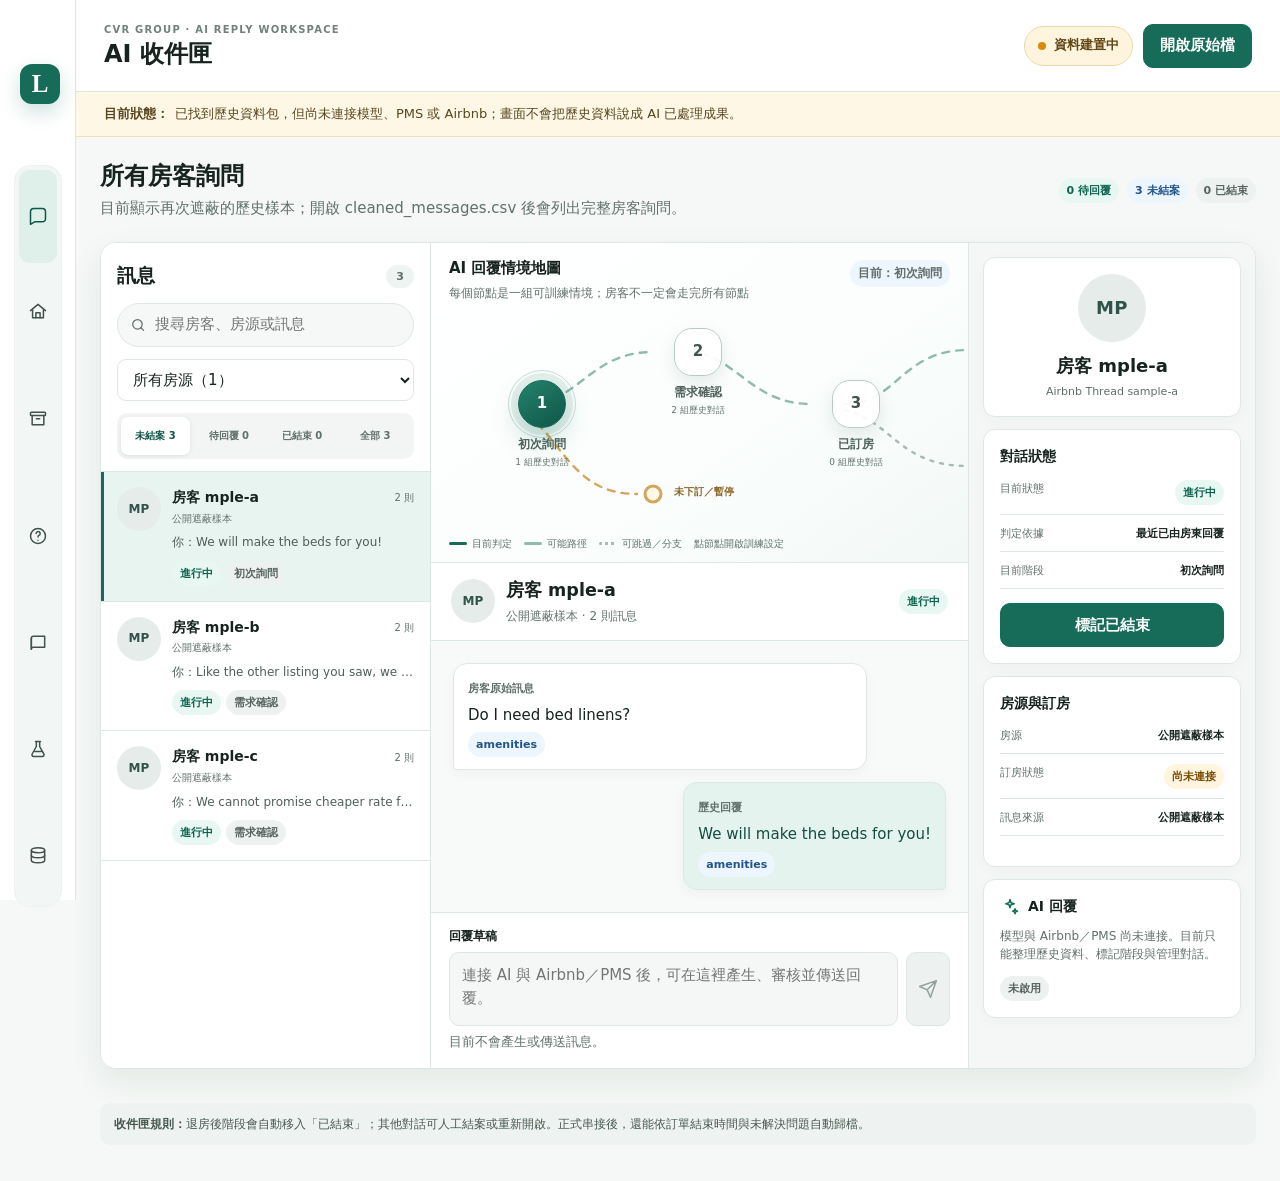
==== commit be39e8e4: "Bust cached workspace assets" ====
--- a/lydia-ai/index.html
+++ b/lydia-ai/index.html
@@ -6,7 +6,7 @@
   <meta name="robots" content="noindex,nofollow">
   <meta name="description" content="AI 回覆訊息的資料整理、指南編輯與測試工作台。">
   <title>AI 回覆訊息管理中心</title>
-  <link rel="stylesheet" href="styles.css">
+  <link rel="stylesheet" href="styles.css?v=003104b">
 </head>
 <body>
   <a class="skip-link" href="#main-content">跳至主要內容</a>
@@ -73,6 +73,6 @@
 
   <div class="toast-region" id="toast-region" aria-live="polite"></div>
   <input id="source-file-input" type="file" accept=".csv,.jsonl,.json,.md,.txt" multiple hidden>
-  <script src="app.js"></script>
+  <script src="app.js?v=003104b"></script>
 </body>
 </html>
